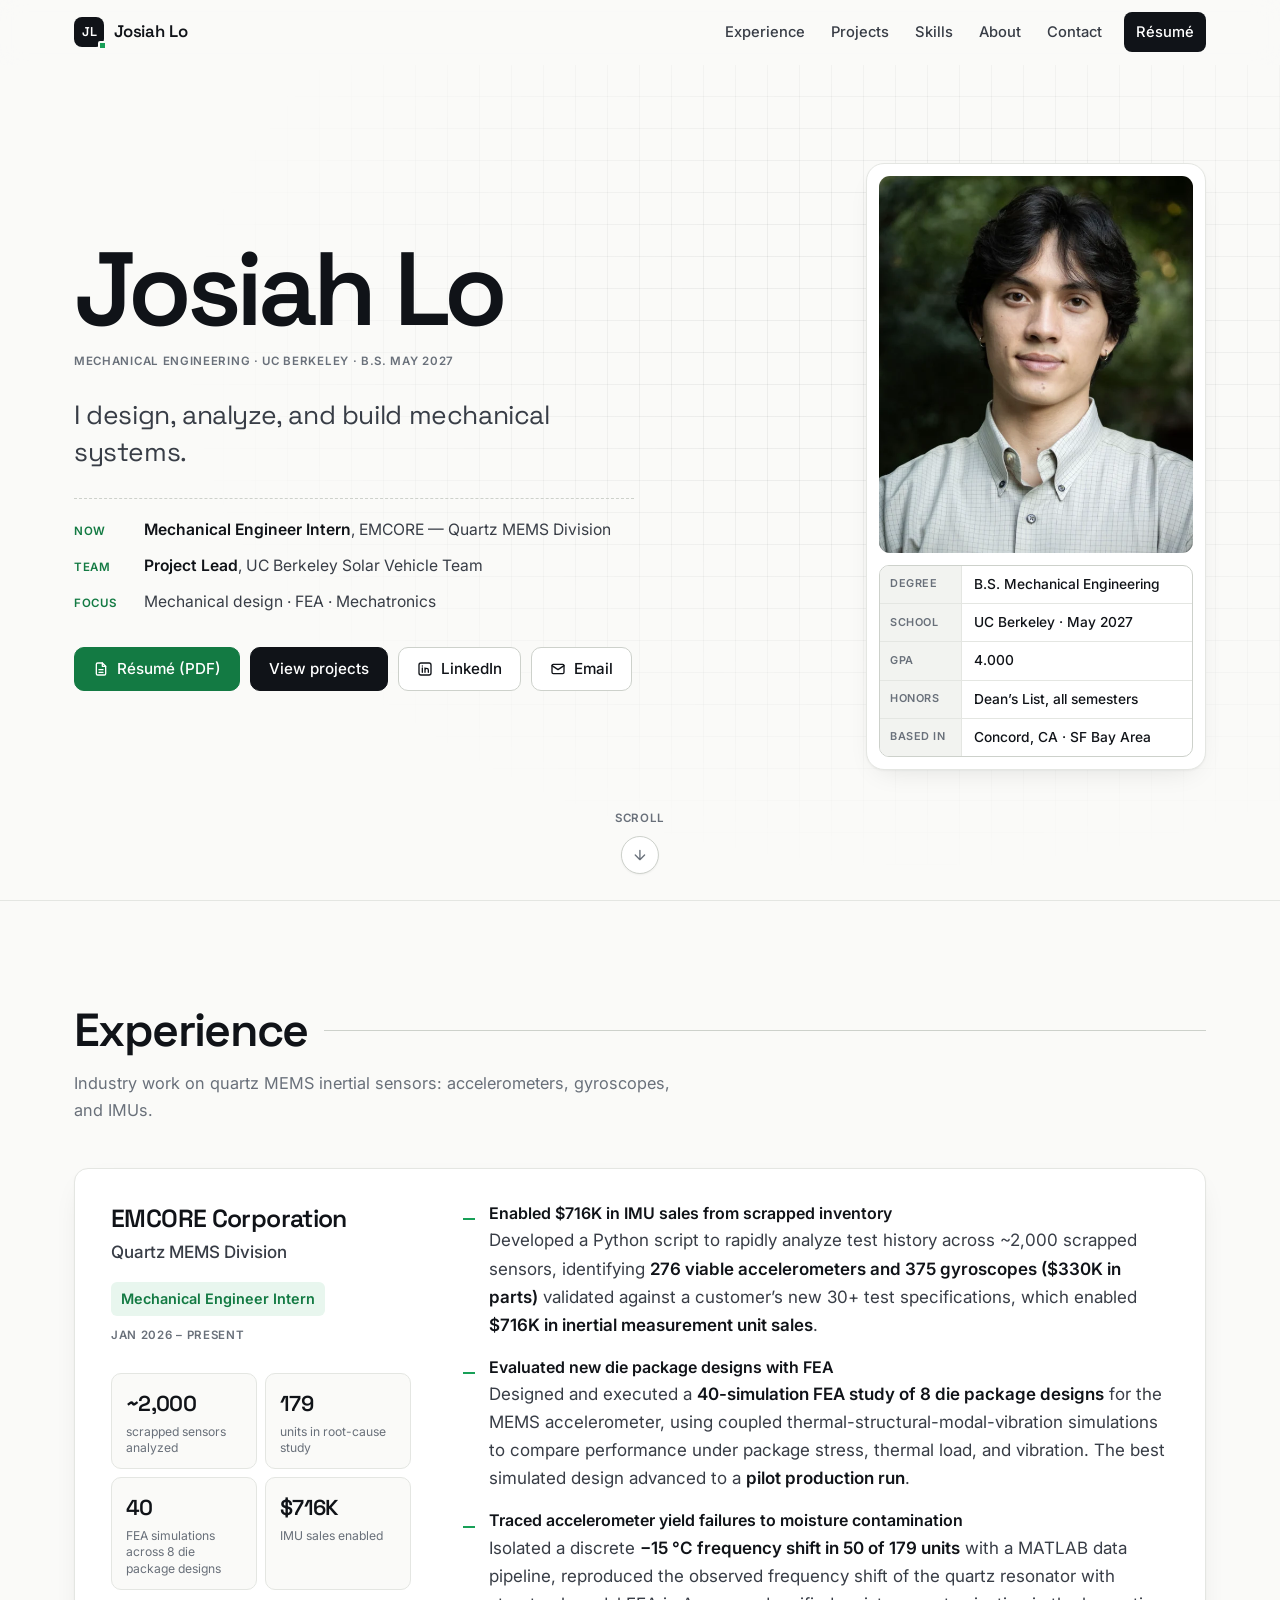
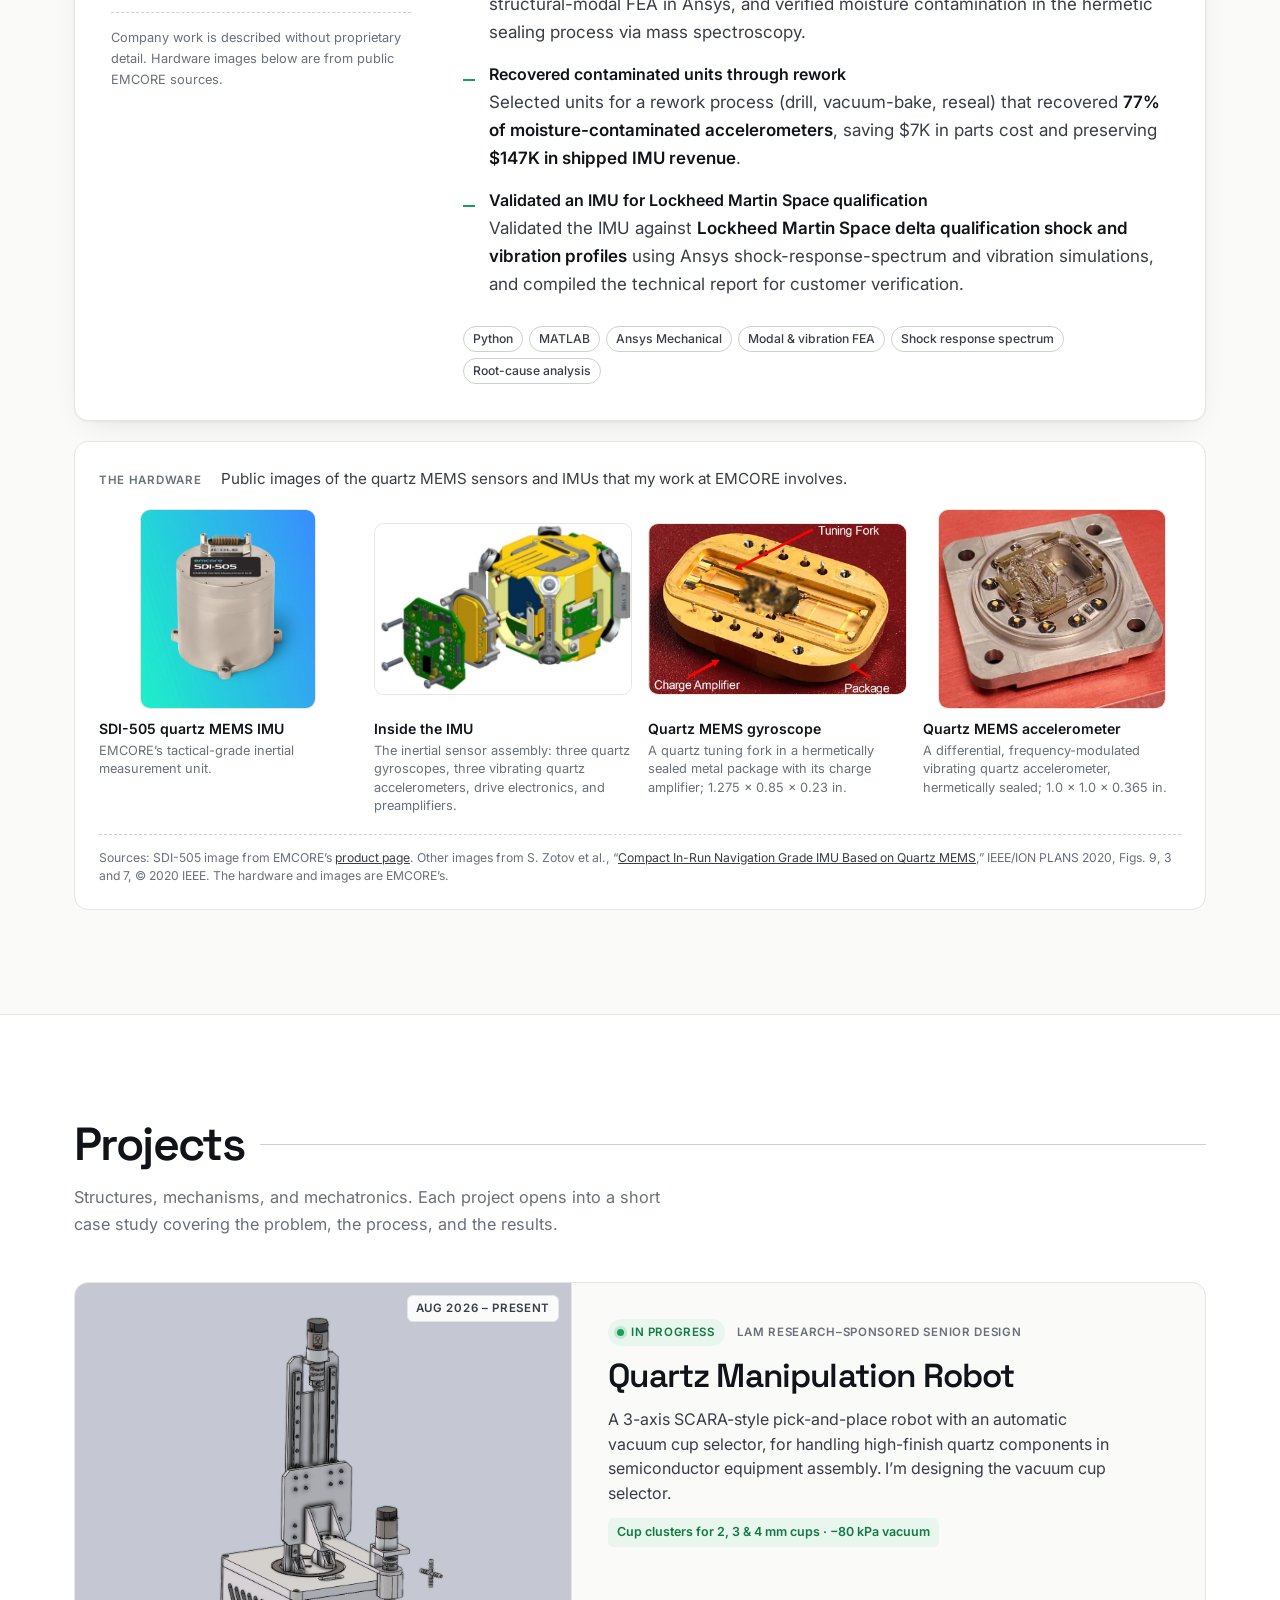
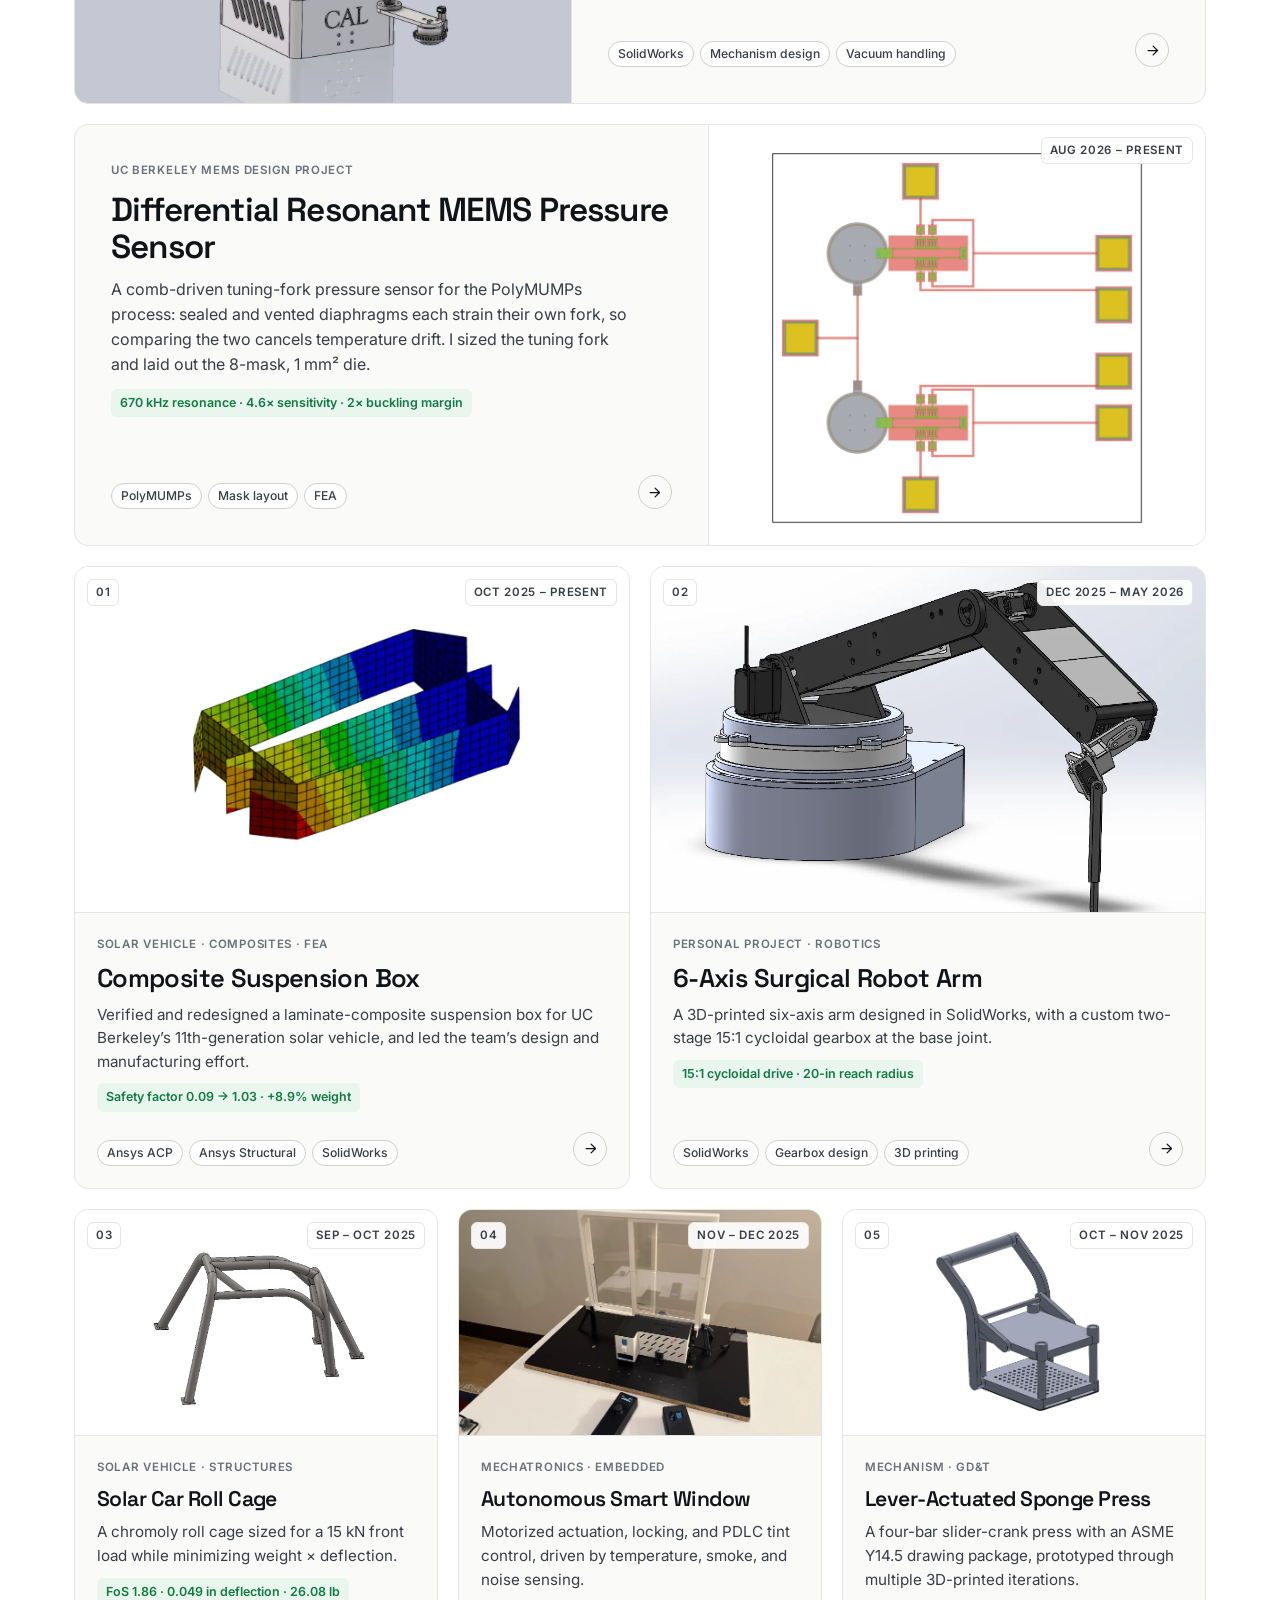
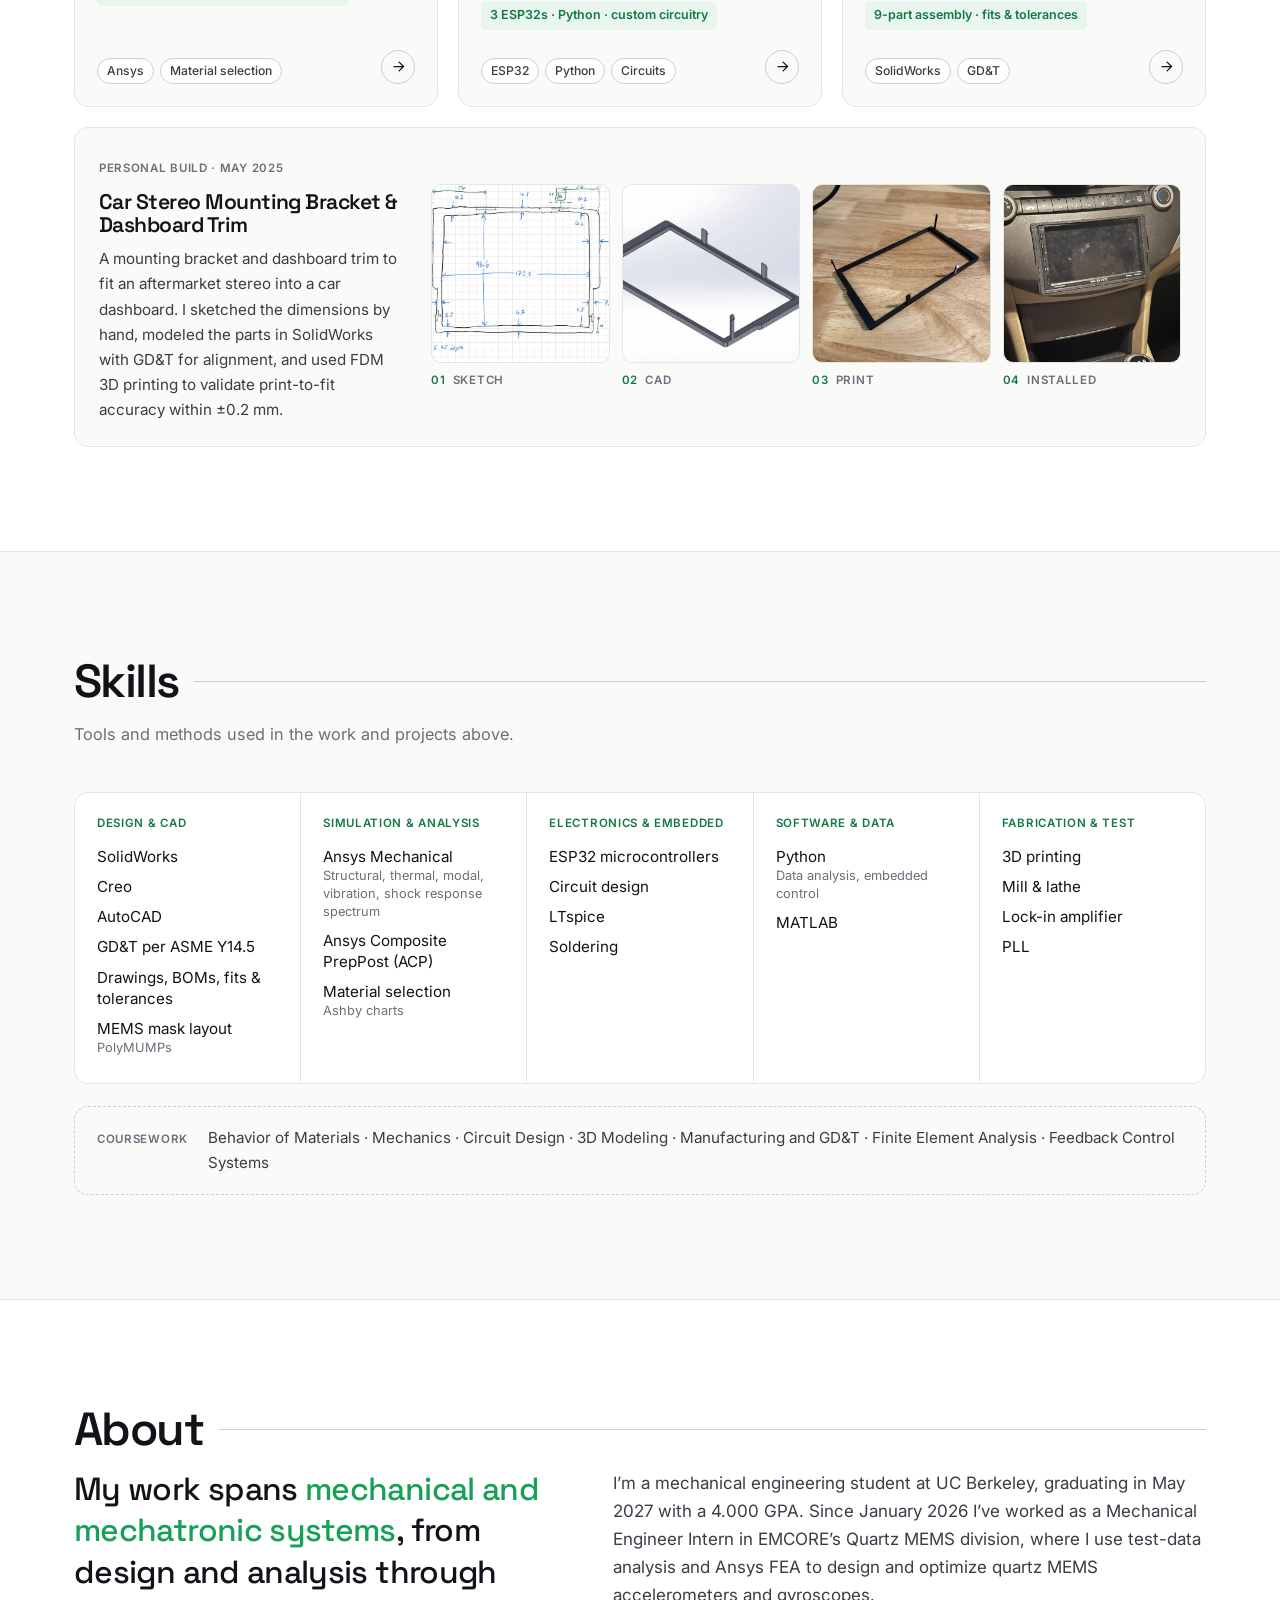
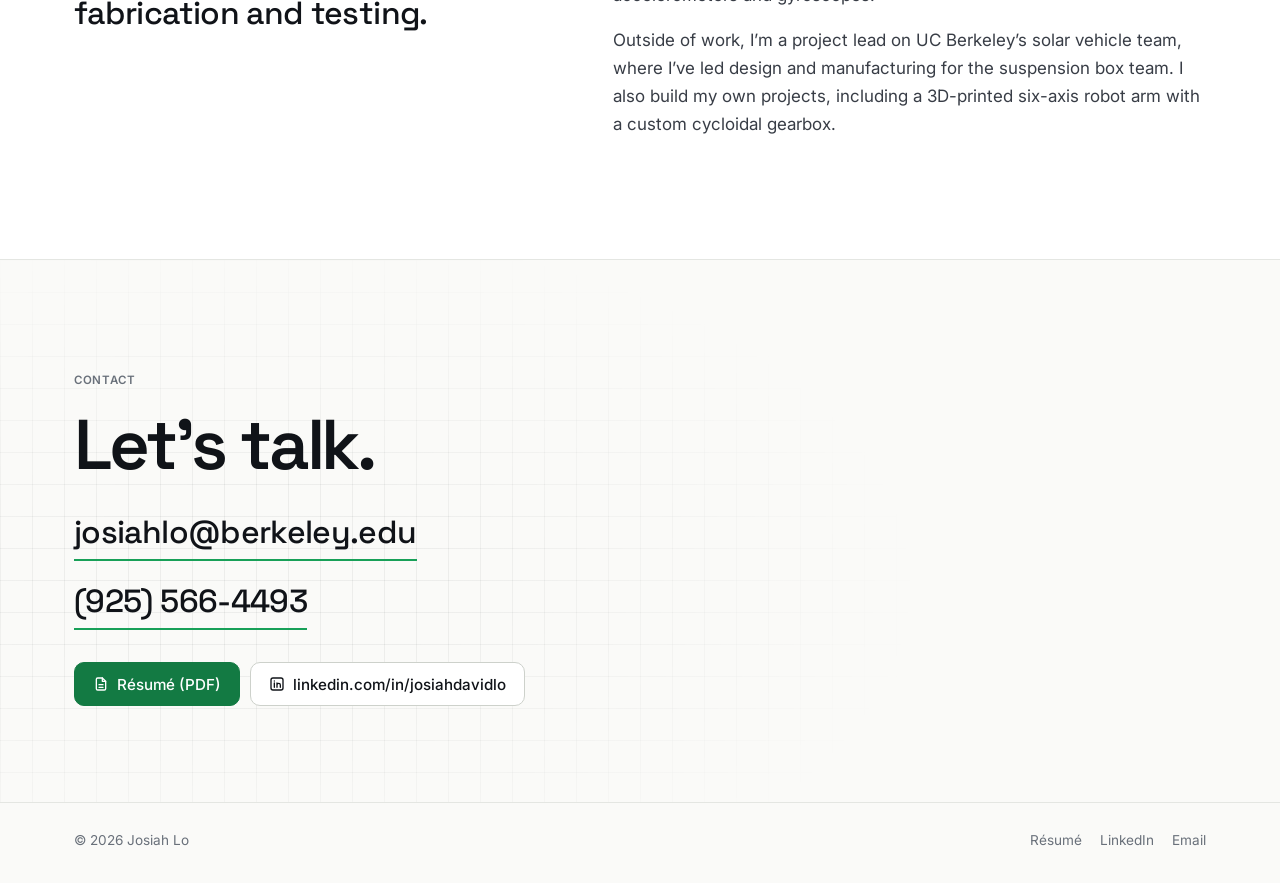
==== index.html @ 139d6095 "Add MEMS pressure sensor project and master-resume details New case-study page and featured card for" ====
<!doctype html>
<html lang="en">
<head>
  <meta charset="utf-8">
  <meta name="viewport" content="width=device-width, initial-scale=1">
  <title>Josiah Lo — Mechanical Engineering Portfolio</title>
  <meta name="description" content="Josiah Lo — mechanical engineering student at UC Berkeley (May 2027). Mechanical design, FEA, and mechatronics projects, plus MEMS industry experience at EMCORE.">
  <link rel="canonical" href="https://josiahdlo.github.io/">
  <meta property="og:type" content="website">
  <meta property="og:title" content="Josiah Lo — Mechanical Engineering Portfolio">
  <meta property="og:description" content="Mechanical design, FEA, and mechatronics projects from a UC Berkeley mechanical engineering student, plus MEMS industry experience.">
  <meta property="og:url" content="https://josiahdlo.github.io/">
  <meta property="og:image" content="https://josiahdlo.github.io/assets/img/og-v2.jpg">
  <meta name="twitter:card" content="summary_large_image">
  <link rel="icon" href="favicon.svg" type="image/svg+xml">
  <link rel="preconnect" href="https://fonts.googleapis.com">
  <link rel="preconnect" href="https://fonts.gstatic.com" crossorigin>
  <link href="https://fonts.googleapis.com/css2?family=Inter:wght@400;500;600&family=Space+Grotesk:wght@400;500;600&display=swap" rel="stylesheet">
  <link rel="stylesheet" href="assets/css/style.css">
  <script>document.documentElement.classList.add("js");</script>
  <script type="application/ld+json">
  {
    "@context": "https://schema.org",
    "@type": "Person",
    "name": "Josiah Lo",
    "url": "https://josiahdlo.github.io/",
    "email": "mailto:josiahlo@berkeley.edu",
    "sameAs": ["https://www.linkedin.com/in/josiahdavidlo"],
    "alumniOf": { "@type": "CollegeOrUniversity", "name": "University of California, Berkeley" },
    "knowsAbout": ["Mechanical design", "Finite element analysis", "SolidWorks", "Ansys", "Mechatronics", "MEMS"]
  }
  </script>
</head>
<body>
  <a class="skip-link" href="#main">Skip to content</a>

  <header class="nav">
    <div class="wrap nav__inner">
      <a class="brand" href="#top" aria-label="Josiah Lo — home">
        <span class="brand__mark" aria-hidden="true">JL</span>
        Josiah Lo
      </a>
      <button class="nav__toggle" type="button" aria-expanded="false" aria-controls="nav-links">
        <span class="nav__toggle-bars" aria-hidden="true"></span> Menu
      </button>
      <ul class="nav__links" id="nav-links">
        <li><a href="#experience">Experience</a></li>
        <li><a href="#projects">Projects</a></li>
        <li><a href="#skills">Skills</a></li>
        <li><a href="#about">About</a></li>
        <li><a href="#contact">Contact</a></li>
        <li><a class="nav__resume" href="assets/Josiah_Lo_Resume.pdf" target="_blank" rel="noopener">Résumé</a></li>
      </ul>
    </div>
  </header>

  <main id="main">
    <!-- ============ HERO ============ -->
    <section class="hero" id="top">
      <div class="wrap hero__grid">
        <div class="hero__text">
          <h1 class="hero__name">Josiah Lo</h1>
          <p class="hero__role label">Mechanical Engineering · UC Berkeley · B.S. May 2027</p>
          <p class="hero__lead">I design, analyze, and build mechanical systems.</p>
          <ul class="hero__now">
            <li><span class="label">Now</span><span><strong>Mechanical Engineer Intern</strong>, EMCORE — Quartz MEMS Division</span></li>
            <li><span class="label">Team</span><span><strong>Project Lead</strong>, UC Berkeley Solar Vehicle Team</span></li>
            <li><span class="label">Focus</span><span>Mechanical design · FEA · Mechatronics</span></li>
          </ul>
          <div class="hero__cta">
            <a class="btn btn--accent" href="assets/Josiah_Lo_Resume.pdf" target="_blank" rel="noopener">
              <svg viewBox="0 0 24 24" fill="none" stroke="currentColor" stroke-width="2" stroke-linecap="round" stroke-linejoin="round" aria-hidden="true"><path d="M14 3H7a2 2 0 0 0-2 2v14a2 2 0 0 0 2 2h10a2 2 0 0 0 2-2V8z"/><path d="M14 3v5h5M9 13h6M9 17h6"/></svg>
              Résumé (PDF)
            </a>
            <a class="btn btn--primary" href="#projects">View projects</a>
            <a class="btn" href="https://www.linkedin.com/in/josiahdavidlo" target="_blank" rel="noopener">
              <svg viewBox="0 0 24 24" fill="none" stroke="currentColor" stroke-width="2" stroke-linecap="round" stroke-linejoin="round" aria-hidden="true"><rect x="3" y="3" width="18" height="18" rx="3"/><path d="M8 10.5V17M8 7.5v.01M12 17v-6.5M12 13.5a2.5 2.5 0 0 1 5 0V17"/></svg>
              LinkedIn
            </a>
            <a class="btn" href="mailto:josiahlo@berkeley.edu">
              <svg viewBox="0 0 24 24" fill="none" stroke="currentColor" stroke-width="2" stroke-linecap="round" stroke-linejoin="round" aria-hidden="true"><rect x="3" y="5" width="18" height="14" rx="2"/><path d="m3 7 9 6 9-6"/></svg>
              Email
            </a>
          </div>
        </div>

        <aside class="idcard" aria-label="Quick facts">
          <figure class="idcard__photo">
            <img src="assets/img/josiah-lo-portrait.webp" width="590" height="708" alt="Portrait of Josiah Lo">
          </figure>
          <dl class="titleblock">
            <div><dt>Degree</dt><dd>B.S. Mechanical Engineering</dd></div>
            <div><dt>School</dt><dd>UC Berkeley · May 2027</dd></div>
            <div><dt>GPA</dt><dd>4.000</dd></div>
            <div><dt>Honors</dt><dd>Dean’s List, all semesters</dd></div>
            <div><dt>Based in</dt><dd>Concord, CA · SF Bay Area</dd></div>
          </dl>
        </aside>
      </div>
      <a class="scroll-cue" href="#experience" aria-label="Scroll down to Experience">
        <span class="label">Scroll</span>
        <span class="scroll-cue__icon" aria-hidden="true"><svg viewBox="0 0 24 24" fill="none" stroke="currentColor" stroke-width="2" stroke-linecap="round" stroke-linejoin="round"><path d="M12 5v14M5 12l7 7 7-7"/></svg></span>
      </a>
    </section>

    <!-- ============ EXPERIENCE ============ -->
    <section class="section" id="experience">
      <div class="wrap">
        <div class="section__head">
          <h2 class="section__title">Experience</h2>
          <span class="section__rule" aria-hidden="true"></span>
        </div>
        <p class="section__intro">Industry work on quartz MEMS inertial sensors: accelerometers, gyroscopes, and IMUs.</p>

        <article class="job reveal">
          <div class="job__meta">
            <h3 class="job__company">EMCORE Corporation</h3>
            <p class="job__division">Quartz MEMS Division</p>
            <span class="job__role">Mechanical Engineer Intern</span>
            <p class="job__dates label">Jan 2026 – Present</p>
            <div class="kpis">
              <div class="kpi"><b>~2,000</b><span>scrapped sensors analyzed</span></div>
              <div class="kpi"><b>179</b><span>units in root-cause study</span></div>
              <div class="kpi"><b>40</b><span>FEA simulations across 8 die package designs</span></div>
              <div class="kpi"><b>$716K</b><span>IMU sales enabled</span></div>
            </div>
            <p class="job__note">Company work is described without proprietary detail. Hardware images below are from public EMCORE sources.</p>
          </div>
          <div class="job__body">
            <ul class="ticks">
              <li>
                <h4>Enabled $716K in IMU sales from scrapped inventory</h4>
                Developed a Python script to rapidly analyze test history across ~2,000 scrapped sensors, identifying <strong>276 viable accelerometers and 375 gyroscopes ($330K in parts)</strong> validated against a customer’s new 30+ test specifications, which enabled <strong>$716K in inertial measurement unit sales</strong>.
              </li>
              <li>
                <h4>Evaluated new die package designs with FEA</h4>
                Designed and executed a <strong>40-simulation FEA study of 8 die package designs</strong> for the MEMS accelerometer, using coupled thermal-structural-modal-vibration simulations to compare performance under package stress, thermal load, and vibration. The best simulated design advanced to a <strong>pilot production run</strong>.
              </li>
              <li>
                <h4>Traced accelerometer yield failures to moisture contamination</h4>
                Isolated a discrete <strong>−15 °C frequency shift in 50 of 179 units</strong> with a MATLAB data pipeline, reproduced the observed frequency shift of the quartz resonator with structural-modal FEA in Ansys, and verified moisture contamination in the hermetic sealing process via mass spectroscopy.
              </li>
              <li>
                <h4>Recovered contaminated units through rework</h4>
                Selected units for a rework process (drill, vacuum-bake, reseal) that recovered <strong>77% of moisture-contaminated accelerometers</strong>, saving $7K in parts cost and preserving <strong>$147K in shipped IMU revenue</strong>.
              </li>
              <li>
                <h4>Validated an IMU for Lockheed Martin Space qualification</h4>
                Validated the IMU against <strong>Lockheed Martin Space delta qualification shock and vibration profiles</strong> using Ansys shock-response-spectrum and vibration simulations, and compiled the technical report for customer verification.
              </li>
            </ul>
            <ul class="tags" aria-label="Tools used">
              <li>Python</li><li>MATLAB</li><li>Ansys Mechanical</li><li>Modal &amp; vibration FEA</li><li>Shock response spectrum</li><li>Root-cause analysis</li>
            </ul>
          </div>
        </article>

        <div class="hw reveal">
          <div class="hw__head">
            <span class="label">The hardware</span>
            <p>Public images of the quartz MEMS sensors and IMUs that my work at EMCORE involves.</p>
          </div>
          <div class="hw__grid">
            <figure>
              <a href="assets/img/emcore/sdi-505.webp" data-zoom><img src="assets/img/emcore/sdi-505.webp" width="881" height="1000" alt="EMCORE SDI-505 quartz MEMS inertial measurement unit" loading="lazy"></a>
              <figcaption><b>SDI-505 quartz MEMS IMU</b> EMCORE’s tactical-grade inertial measurement unit.</figcaption>
            </figure>
            <figure>
              <a href="assets/img/emcore/imu-internals.webp" data-zoom><img src="assets/img/emcore/imu-internals.webp" width="1087" height="722" alt="Exploded CAD view of the IMU's inertial sensor assembly" loading="lazy"></a>
              <figcaption><b>Inside the IMU</b> The inertial sensor assembly: three quartz gyroscopes, three vibrating quartz accelerometers, drive electronics, and preamplifiers.</figcaption>
            </figure>
            <figure>
              <a href="assets/img/emcore/gyro-opened.webp" data-zoom><img src="assets/img/emcore/gyro-opened.webp" width="817" height="542" alt="Opened quartz MEMS gyroscope package showing the tuning fork and charge amplifier" loading="lazy"></a>
              <figcaption><b>Quartz MEMS gyroscope</b> A quartz tuning fork in a hermetically sealed metal package with its charge amplifier; 1.275 × 0.85 × 0.23 in.</figcaption>
            </figure>
            <figure>
              <a href="assets/img/emcore/accel-opened.webp" data-zoom><img src="assets/img/emcore/accel-opened.webp" width="950" height="834" alt="Opened vibrating quartz accelerometer in its metal enclosure" loading="lazy"></a>
              <figcaption><b>Quartz MEMS accelerometer</b> A differential, frequency-modulated vibrating quartz accelerometer, hermetically sealed; 1.0 × 1.0 × 0.365 in.</figcaption>
            </figure>
          </div>
          <p class="hw__src">Sources: SDI-505 image from EMCORE’s <a href="https://www.emcore.com/product/sdi-505-tactical-grade-inertial-measurement-unit-imu-non-itar/" target="_blank" rel="noopener">product page</a>. Other images from S. Zotov et al., “<a href="https://ieeexplore.ieee.org/document/9109851" target="_blank" rel="noopener">Compact In-Run Navigation Grade IMU Based on Quartz MEMS</a>,” IEEE/ION PLANS 2020, Figs. 9, 3 and 7, © 2020 IEEE. The hardware and images are EMCORE’s.</p>
        </div>
      </div>
    </section>

    <!-- ============ PROJECTS ============ -->
    <section class="section section--alt" id="projects">
      <div class="wrap">
        <div class="section__head">
          <h2 class="section__title">Projects</h2>
          <span class="section__rule" aria-hidden="true"></span>
        </div>
        <p class="section__intro">Structures, mechanisms, and mechatronics. Each project opens into a short case study covering the problem, the process, and the results.</p>

        <div class="projects">
          <a class="card card--wide reveal" href="projects/quartz-robot.html">
            <div class="card__media card__media--render">
              <img src="assets/img/lamq/robot-render.webp" width="994" height="1126" alt="SolidWorks render of the quartz manipulation robot" loading="lazy">
              <span class="card__date label">Aug 2026 – Present</span>
            </div>
            <div class="card__body">
              <div class="card__meta"><span class="pill">In progress</span><span class="label">Lam Research–sponsored senior design</span></div>
              <h3 class="card__title">Quartz Manipulation Robot</h3>
              <p class="card__text">A 3-axis SCARA-style pick-and-place robot with an automatic vacuum cup selector, for handling high-finish quartz components in semiconductor equipment assembly. I’m designing the vacuum cup selector.</p>
              <span class="card__metric">Cup clusters for 2, 3 &amp; 4 mm cups · −80 kPa vacuum</span>
              <div class="card__foot">
                <ul class="tags"><li>SolidWorks</li><li>Mechanism design</li><li>Vacuum handling</li></ul>
                <span class="card__go" aria-hidden="true"><svg viewBox="0 0 24 24" fill="none" stroke="currentColor" stroke-width="2" stroke-linecap="round" stroke-linejoin="round"><path d="M5 12h14M13 5l7 7-7 7"/></svg></span>
              </div>
            </div>
          </a>

          <a class="card card--wide card--flip reveal" href="projects/mems-pressure-sensor.html">
            <div class="card__media card__media--diagram">
              <img src="assets/img/mems/layout.webp" width="1516" height="1516" alt="PolyMUMPs mask layout of the MEMS pressure sensor die" loading="lazy">
              <span class="card__date label">Aug 2026 – Present</span>
            </div>
            <div class="card__body">
              <div class="card__meta"><span class="label">UC Berkeley MEMS design project</span></div>
              <h3 class="card__title">Differential Resonant MEMS Pressure Sensor</h3>
              <p class="card__text">A comb-driven tuning-fork pressure sensor for the PolyMUMPs process: sealed and vented diaphragms each strain their own fork, so comparing the two cancels temperature drift. I sized the tuning fork and laid out the 8-mask, 1 mm² die.</p>
              <span class="card__metric">670 kHz resonance · 4.6× sensitivity · 2× buckling margin</span>
              <div class="card__foot">
                <ul class="tags"><li>PolyMUMPs</li><li>Mask layout</li><li>FEA</li></ul>
                <span class="card__go" aria-hidden="true"><svg viewBox="0 0 24 24" fill="none" stroke="currentColor" stroke-width="2" stroke-linecap="round" stroke-linejoin="round"><path d="M5 12h14M13 5l7 7-7 7"/></svg></span>
              </div>
            </div>
          </a>

          <a class="card card--lg reveal" href="projects/suspension-box.html">
            <div class="card__media">
              <img src="assets/img/susbox/fea-hero.webp" width="1248" height="833" alt="Ansys composite FEA results on the suspension box mesh" loading="lazy">
              <span class="card__index label">01</span>
              <span class="card__date label">Oct 2025 – Present</span>
            </div>
            <div class="card__body">
              <div class="card__meta"><span class="label">Solar Vehicle · Composites · FEA</span></div>
              <h3 class="card__title">Composite Suspension Box</h3>
              <p class="card__text">Verified and redesigned a laminate-composite suspension box for UC Berkeley’s 11th-generation solar vehicle, and led the team’s design and manufacturing effort.</p>
              <span class="card__metric">Safety factor 0.09 → 1.03 · +8.9% weight</span>
              <div class="card__foot">
                <ul class="tags"><li>Ansys ACP</li><li>Ansys Structural</li><li>SolidWorks</li></ul>
                <span class="card__go" aria-hidden="true"><svg viewBox="0 0 24 24" fill="none" stroke="currentColor" stroke-width="2" stroke-linecap="round" stroke-linejoin="round"><path d="M5 12h14M13 5l7 7-7 7"/></svg></span>
              </div>
            </div>
          </a>

          <a class="card card--lg reveal" href="projects/surgical-robot.html">
            <div class="card__media">
              <img src="assets/img/robot/arm-hero.webp" width="983" height="751" alt="SolidWorks render of the six-axis robot arm on its gearbox base" loading="lazy">
              <span class="card__index label">02</span>
              <span class="card__date label">Dec 2025 – May 2026</span>
            </div>
            <div class="card__body">
              <div class="card__meta"><span class="label">Personal project · Robotics</span></div>
              <h3 class="card__title">6-Axis Surgical Robot Arm</h3>
              <p class="card__text">A 3D-printed six-axis arm designed in SolidWorks, with a custom two-stage 15:1 cycloidal gearbox at the base joint.</p>
              <span class="card__metric">15:1 cycloidal drive · 20-in reach radius</span>
              <div class="card__foot">
                <ul class="tags"><li>SolidWorks</li><li>Gearbox design</li><li>3D printing</li></ul>
                <span class="card__go" aria-hidden="true"><svg viewBox="0 0 24 24" fill="none" stroke="currentColor" stroke-width="2" stroke-linecap="round" stroke-linejoin="round"><path d="M5 12h14M13 5l7 7-7 7"/></svg></span>
              </div>
            </div>
          </a>

          <a class="card reveal" href="projects/roll-cage.html">
            <div class="card__media card__media--contain">
              <img src="assets/img/rollcage/cad.webp" width="884" height="655" alt="SolidWorks model of the chromoly roll cage" loading="lazy">
              <span class="card__index label">03</span>
              <span class="card__date label">Sep – Oct 2025</span>
            </div>
            <div class="card__body">
              <div class="card__meta"><span class="label">Solar Vehicle · Structures</span></div>
              <h3 class="card__title">Solar Car Roll Cage</h3>
              <p class="card__text">A chromoly roll cage sized for a 15 kN front load while minimizing weight × deflection.</p>
              <span class="card__metric">FoS 1.86 · 0.049 in deflection · 26.08 lb</span>
              <div class="card__foot">
                <ul class="tags"><li>Ansys</li><li>Material selection</li></ul>
                <span class="card__go" aria-hidden="true"><svg viewBox="0 0 24 24" fill="none" stroke="currentColor" stroke-width="2" stroke-linecap="round" stroke-linejoin="round"><path d="M5 12h14M13 5l7 7-7 7"/></svg></span>
              </div>
            </div>
          </a>

          <a class="card reveal" href="projects/smart-window.html">
            <div class="card__media">
              <img src="assets/img/window/hero.webp" width="1600" height="1200" alt="Smart window prototype on its base with printed electronics enclosures" loading="lazy">
              <span class="card__index label">04</span>
              <span class="card__date label">Nov – Dec 2025</span>
            </div>
            <div class="card__body">
              <div class="card__meta"><span class="label">Mechatronics · Embedded</span></div>
              <h3 class="card__title">Autonomous Smart Window</h3>
              <p class="card__text">Motorized actuation, locking, and PDLC tint control, driven by temperature, smoke, and noise sensing.</p>
              <span class="card__metric">3 ESP32s · Python · custom circuitry</span>
              <div class="card__foot">
                <ul class="tags"><li>ESP32</li><li>Python</li><li>Circuits</li></ul>
                <span class="card__go" aria-hidden="true"><svg viewBox="0 0 24 24" fill="none" stroke="currentColor" stroke-width="2" stroke-linecap="round" stroke-linejoin="round"><path d="M5 12h14M13 5l7 7-7 7"/></svg></span>
              </div>
            </div>
          </a>

          <a class="card reveal" href="projects/sponge-press.html">
            <div class="card__media card__media--contain">
              <img src="assets/img/press/render-iso.webp" width="902" height="849" alt="SolidWorks render of the lever-actuated sponge press" loading="lazy">
              <span class="card__index label">05</span>
              <span class="card__date label">Oct – Nov 2025</span>
            </div>
            <div class="card__body">
              <div class="card__meta"><span class="label">Mechanism · GD&amp;T</span></div>
              <h3 class="card__title">Lever-Actuated Sponge Press</h3>
              <p class="card__text">A four-bar slider-crank press with an ASME Y14.5 drawing package, prototyped through multiple 3D-printed iterations.</p>
              <span class="card__metric">9-part assembly · fits &amp; tolerances</span>
              <div class="card__foot">
                <ul class="tags"><li>SolidWorks</li><li>GD&amp;T</li></ul>
                <span class="card__go" aria-hidden="true"><svg viewBox="0 0 24 24" fill="none" stroke="currentColor" stroke-width="2" stroke-linecap="round" stroke-linejoin="round"><path d="M5 12h14M13 5l7 7-7 7"/></svg></span>
              </div>
            </div>
          </a>
        </div>

        <div class="build reveal">
          <div>
            <span class="label">Personal build · May 2025</span>
            <h3 class="build__title">Car Stereo Mounting Bracket &amp; Dashboard Trim</h3>
            <p class="build__text">A mounting bracket and dashboard trim to fit an aftermarket stereo into a car dashboard. I sketched the dimensions by hand, modeled the parts in SolidWorks with GD&amp;T for alignment, and used FDM 3D printing to validate print-to-fit accuracy within ±0.2 mm.</p>
          </div>
          <ol class="build__steps">
            <li><figure><a href="assets/img/stereo/sketch.webp" data-zoom><img src="assets/img/stereo/sketch.webp" width="1600" height="1033" alt="Hand sketch of the bracket with its dimensions" loading="lazy"></a><figcaption class="label"><span>Sketch</span></figcaption></figure></li>
            <li><figure><a href="assets/img/stereo/cad.webp" data-zoom><img src="assets/img/stereo/cad.webp" width="1180" height="793" alt="SolidWorks model of the stereo mounting bracket" loading="lazy"></a><figcaption class="label"><span>CAD</span></figcaption></figure></li>
            <li><figure><a href="assets/img/stereo/print.webp" data-zoom><img src="assets/img/stereo/print.webp" width="1200" height="1600" alt="3D-printed stereo mounting bracket" loading="lazy"></a><figcaption class="label"><span>Print</span></figcaption></figure></li>
            <li><figure><a href="assets/img/stereo/installed.webp" data-zoom><img src="assets/img/stereo/installed.webp" width="1600" height="1200" alt="Stereo and trim installed in the car dashboard" loading="lazy"></a><figcaption class="label"><span>Installed</span></figcaption></figure></li>
          </ol>
        </div>
      </div>
    </section>

    <!-- ============ SKILLS ============ -->
    <section class="section" id="skills">
      <div class="wrap">
        <div class="section__head">
          <h2 class="section__title">Skills</h2>
          <span class="section__rule" aria-hidden="true"></span>
        </div>
        <p class="section__intro">Tools and methods used in the work and projects above.</p>

        <div class="skills reveal">
          <div class="skill">
            <h3>Design &amp; CAD</h3>
            <ul>
              <li>SolidWorks</li>
              <li>Creo</li>
              <li>AutoCAD</li>
              <li>GD&amp;T per ASME Y14.5</li>
              <li>Drawings, BOMs, fits &amp; tolerances</li>
              <li>MEMS mask layout<span>PolyMUMPs</span></li>
            </ul>
          </div>
          <div class="skill">
            <h3>Simulation &amp; Analysis</h3>
            <ul>
              <li>Ansys Mechanical<span>Structural, thermal, modal, vibration, shock response spectrum</span></li>
              <li>Ansys Composite PrepPost (ACP)</li>
              <li>Material selection<span>Ashby charts</span></li>
            </ul>
          </div>
          <div class="skill">
            <h3>Electronics &amp; Embedded</h3>
            <ul>
              <li>ESP32 microcontrollers</li>
              <li>Circuit design</li>
              <li>LTspice</li>
              <li>Soldering</li>
            </ul>
          </div>
          <div class="skill">
            <h3>Software &amp; Data</h3>
            <ul>
              <li>Python<span>Data analysis, embedded control</span></li>
              <li>MATLAB</li>
            </ul>
          </div>
          <div class="skill">
            <h3>Fabrication &amp; Test</h3>
            <ul>
              <li>3D printing</li>
              <li>Mill &amp; lathe</li>
              <li>Lock-in amplifier</li>
              <li>PLL</li>
            </ul>
          </div>
        </div>

        <div class="coursework reveal">
          <span class="label">Coursework</span>
          <p>Behavior of Materials · Mechanics · Circuit Design · 3D Modeling · Manufacturing and GD&amp;T · Finite Element Analysis · Feedback Control Systems</p>
        </div>
      </div>
    </section>

    <!-- ============ ABOUT ============ -->
    <section class="section section--alt" id="about">
      <div class="wrap">
        <div class="section__head">
          <h2 class="section__title">About</h2>
          <span class="section__rule" aria-hidden="true"></span>
        </div>

        <div class="about reveal">
          <p class="about__lead">My work spans <span>mechanical and mechatronic systems</span>, from design and analysis through fabrication and testing.</p>
          <div class="about__body">
            <p>I’m a mechanical engineering student at UC Berkeley, graduating in May 2027 with a 4.000 GPA. Since January 2026 I’ve worked as a Mechanical Engineer Intern in EMCORE’s Quartz MEMS division, where I use test-data analysis and Ansys FEA to design and optimize quartz MEMS accelerometers and gyroscopes.</p>
            <p>Outside of work, I’m a project lead on UC Berkeley’s solar vehicle team, where I’ve led design and manufacturing for the suspension box team. I also build my own projects, including a 3D-printed six-axis robot arm with a custom cycloidal gearbox.</p>
          </div>
        </div>
      </div>
    </section>

    <!-- ============ CONTACT ============ -->
    <section class="contact" id="contact">
      <div class="wrap">
        <span class="label">Contact</span>
        <h2 class="contact__title">Let’s talk.</h2>
        <div class="contact__methods">
          <a class="contact__email" href="mailto:josiahlo@berkeley.edu">josiahlo@berkeley.edu</a>
          <a class="contact__email" href="tel:+19255664493">(925) 566-4493</a>
        </div>
        <div class="contact__links">
          <a class="btn btn--accent" href="assets/Josiah_Lo_Resume.pdf" target="_blank" rel="noopener">
            <svg viewBox="0 0 24 24" fill="none" stroke="currentColor" stroke-width="2" stroke-linecap="round" stroke-linejoin="round" aria-hidden="true"><path d="M14 3H7a2 2 0 0 0-2 2v14a2 2 0 0 0 2 2h10a2 2 0 0 0 2-2V8z"/><path d="M14 3v5h5M9 13h6M9 17h6"/></svg>
            Résumé (PDF)
          </a>
          <a class="btn" href="https://www.linkedin.com/in/josiahdavidlo" target="_blank" rel="noopener">
            <svg viewBox="0 0 24 24" fill="none" stroke="currentColor" stroke-width="2" stroke-linecap="round" stroke-linejoin="round" aria-hidden="true"><rect x="3" y="3" width="18" height="18" rx="3"/><path d="M8 10.5V17M8 7.5v.01M12 17v-6.5M12 13.5a2.5 2.5 0 0 1 5 0V17"/></svg>
            linkedin.com/in/josiahdavidlo
          </a>
        </div>
      </div>
    </section>
  </main>

  <footer class="footer">
    <div class="wrap footer__inner">
      <span>© <span data-year>2026</span> Josiah Lo</span>
      <nav aria-label="Footer">
        <a href="assets/Josiah_Lo_Resume.pdf" target="_blank" rel="noopener">Résumé</a>
        <a href="https://www.linkedin.com/in/josiahdavidlo" target="_blank" rel="noopener">LinkedIn</a>
        <a href="mailto:josiahlo@berkeley.edu">Email</a>
      </nav>
    </div>
  </footer>

  <script src="assets/js/main.js" defer></script>
</body>
</html>
---- assets/css/style.css ----
/* ==========================================================================
   Josiah Lo — portfolio
   Light "drawing sheet" theme: paper white, ink black, one green accent.
   ========================================================================== */

:root {
  color-scheme: light;

  --bg: #fafaf8;
  --surface: #ffffff;
  --surface-2: #f2f3f0;
  --ink: #101318;
  --ink-2: #383d46;
  --muted: #69707a;
  --line: #e4e6e2;
  --line-2: #cdd1cb;
  --grid: rgba(16, 19, 24, 0.055);

  --accent: #18a058;        /* graphics, large type */
  --accent-ink: #137a43;    /* small text and filled buttons (white text passes contrast) */
  --accent-soft: #e8f6ee;

  --font-display: "Space Grotesk", system-ui, -apple-system, "Segoe UI", sans-serif;
  --font-body: "Inter", system-ui, -apple-system, "Segoe UI", Roboto, sans-serif;

  --radius: 14px;
  --shadow: 0 1px 2px rgba(16, 19, 24, 0.04), 0 10px 30px -14px rgba(16, 19, 24, 0.14);
  --wrap: 1180px;
  --nav-h: 64px;
}

/* ---------- Base ---------- */

*, *::before, *::after { box-sizing: border-box; }

html {
  -webkit-text-size-adjust: 100%;
  scroll-behavior: smooth;
  scroll-padding-top: calc(var(--nav-h) + 16px);
}

body {
  margin: 0;
  background: var(--bg);
  color: var(--ink);
  font: 400 17px/1.65 var(--font-body);
  -webkit-font-smoothing: antialiased;
  text-rendering: optimizeLegibility;
  overflow-x: hidden;
}

img { max-width: 100%; height: auto; display: block; }
a { color: inherit; }
::selection { background: var(--accent); color: #fff; }

h1, h2, h3, h4 {
  font-family: var(--font-display);
  font-weight: 600;
  line-height: 1.1;
  letter-spacing: -0.02em;
  margin: 0;
}

p { margin: 0 0 1em; }

:focus-visible {
  outline: 2px solid var(--accent);
  outline-offset: 3px;
  border-radius: 4px;
}

.wrap {
  max-width: var(--wrap);
  margin: 0 auto;
  padding: 0 24px;
}

.label {
  font-family: var(--font-body);
  font-size: 0.72rem;
  font-weight: 600;
  letter-spacing: 0.06em;
  text-transform: uppercase;
  color: var(--muted);
}

.skip-link {
  position: absolute;
  left: 16px;
  top: -60px;
  z-index: 100;
  background: var(--ink);
  color: #fff;
  padding: 10px 14px;
  border-radius: 8px;
  text-decoration: none;
}
.skip-link:focus { top: 12px; }

/* ---------- Navigation ---------- */

.nav {
  position: sticky;
  top: 0;
  z-index: 50;
  background: rgba(250, 250, 248, 0.86);
  -webkit-backdrop-filter: saturate(1.4) blur(12px);
  backdrop-filter: saturate(1.4) blur(12px);
  border-bottom: 1px solid transparent;
  transition: border-color 0.2s ease;
}
.nav.is-scrolled, .nav.is-open { border-bottom-color: var(--line); }

.nav__inner {
  display: flex;
  align-items: center;
  justify-content: space-between;
  gap: 16px;
  height: var(--nav-h);
}

.brand {
  display: inline-flex;
  align-items: center;
  gap: 10px;
  text-decoration: none;
  font-family: var(--font-display);
  font-weight: 600;
  font-size: 1.05rem;
  letter-spacing: -0.01em;
}
.brand__mark {
  display: grid;
  place-items: center;
  width: 30px;
  height: 30px;
  border-radius: 8px;
  background: var(--ink);
  color: #fff;
  font-family: var(--font-display);
  font-size: 0.8rem;
  font-weight: 600;
  letter-spacing: 0;
  position: relative;
}
.brand__mark::after {
  content: "";
  position: absolute;
  right: -3px;
  bottom: -3px;
  width: 9px;
  height: 9px;
  border-radius: 2px;
  background: var(--accent);
  border: 2px solid var(--bg);
}

.nav__links {
  display: flex;
  align-items: center;
  gap: 2px;
  list-style: none;
  margin: 0;
  padding: 0;
}
.nav__links a {
  display: block;
  padding: 8px 12px;
  border-radius: 8px;
  text-decoration: none;
  color: var(--ink-2);
  font-size: 0.92rem;
  font-weight: 500;
  transition: background 0.15s ease, color 0.15s ease;
}
.nav__links a:hover { background: var(--surface-2); color: var(--ink); }
.nav__links .nav__resume {
  margin-left: 8px;
  background: var(--ink);
  color: #fff;
}
.nav__links .nav__resume:hover { background: #2b3038; color: #fff; }

.nav__toggle {
  display: none;
  align-items: center;
  gap: 8px;
  height: 38px;
  padding: 0 12px;
  border: 1px solid var(--line-2);
  border-radius: 8px;
  background: var(--surface);
  color: var(--ink);
  font: 500 0.88rem var(--font-body);
  cursor: pointer;
}
.nav__toggle-bars, .nav__toggle-bars::before {
  display: block;
  width: 14px;
  height: 2px;
  background: currentColor;
  border-radius: 2px;
  position: relative;
}
.nav__toggle-bars::before { content: ""; position: absolute; top: 5px; }
.nav__toggle-bars { transform: translateY(-2.5px); }

@media (max-width: 780px) {
  .nav__toggle { display: inline-flex; }
  .nav__links {
    display: none;
    position: absolute;
    top: var(--nav-h);
    left: 0;
    right: 0;
    flex-direction: column;
    align-items: stretch;
    gap: 2px;
    padding: 8px 16px 18px;
    background: var(--bg);
    border-bottom: 1px solid var(--line);
    box-shadow: 0 18px 30px -24px rgba(16, 19, 24, 0.35);
  }
  .nav.is-open .nav__links { display: flex; }
  .nav__links a { padding: 12px; }
  .nav__links .nav__resume { margin: 6px 0 0; text-align: center; }
}

/* ---------- Buttons ---------- */

.btn {
  display: inline-flex;
  align-items: center;
  justify-content: center;
  gap: 8px;
  min-height: 44px;
  padding: 0 18px;
  border: 1px solid var(--line-2);
  border-radius: 10px;
  background: var(--surface);
  color: var(--ink);
  font-size: 0.95rem;
  font-weight: 500;
  text-decoration: none;
  white-space: nowrap;
  transition: transform 0.15s ease, border-color 0.15s ease, background 0.15s ease;
}
.btn:hover { border-color: var(--ink); transform: translateY(-1px); }
.btn svg { width: 16px; height: 16px; flex: none; }
.btn--primary { background: var(--ink); border-color: var(--ink); color: #fff; }
.btn--primary:hover { background: #2b3038; border-color: #2b3038; }
.btn--accent { background: var(--accent-ink); border-color: var(--accent-ink); color: #fff; }
.btn--accent:hover { background: #0f6236; border-color: #0f6236; }

/* ---------- Hero ---------- */

.hero {
  position: relative;
  padding: 72px 0 64px;
  overflow: hidden;
  border-bottom: 1px solid var(--line);
}
/* On desktop the hero fills one screen, with a scroll cue at the bottom */
@media (min-width: 921px) {
  .hero {
    display: flex;
    flex-direction: column;
    justify-content: center;
    min-height: calc(100vh - var(--nav-h));
    min-height: calc(100svh - var(--nav-h));
    padding-bottom: 104px;
  }
  .hero > .wrap { width: 100%; }
}
.scroll-cue {
  position: absolute;
  left: 50%;
  bottom: 26px;
  z-index: 1;
  display: flex;
  flex-direction: column;
  align-items: center;
  gap: 8px;
  transform: translateX(-50%);
  color: var(--muted);
  text-decoration: none;
  transition: opacity 0.3s ease, color 0.15s ease;
}
.scroll-cue:hover { color: var(--ink); }
.scroll-cue .label { color: inherit; }
.scroll-cue__icon {
  display: grid;
  place-items: center;
  width: 38px;
  height: 38px;
  border: 1px solid var(--line-2);
  border-radius: 50%;
  background: var(--surface);
  box-shadow: 0 1px 2px rgba(16, 19, 24, 0.05);
  animation: cue-bob 2.2s ease-in-out infinite;
}
.scroll-cue:hover .scroll-cue__icon { border-color: var(--accent); color: var(--accent-ink); }
.scroll-cue__icon svg { width: 16px; height: 16px; }
.scroll-cue.is-hidden { opacity: 0; pointer-events: none; }
@keyframes cue-bob {
  0%, 100% { transform: translateY(0); }
  50% { transform: translateY(5px); }
}
@media (max-width: 920px) {
  .scroll-cue { display: none; }
}
.hero::before {
  content: "";
  position: absolute;
  inset: 0;
  background-image:
    linear-gradient(var(--grid) 1px, transparent 1px),
    linear-gradient(90deg, var(--grid) 1px, transparent 1px);
  background-size: 32px 32px;
  background-position: -1px -1px;
  -webkit-mask-image: radial-gradient(ellipse 75% 80% at 72% 35%, #000 25%, transparent 78%);
  mask-image: radial-gradient(ellipse 75% 80% at 72% 35%, #000 25%, transparent 78%);
  pointer-events: none;
}

.hero__grid {
  position: relative;
  display: grid;
  grid-template-columns: minmax(0, 1.4fr) minmax(0, 1fr);
  gap: 64px;
  align-items: center;
}

.hero__name {
  margin: 0 0 14px;
  font-size: clamp(3.4rem, 8.6vw, 6.5rem);
  font-weight: 600;
  line-height: 0.92;
  letter-spacing: -0.05em;
}

.hero__role {
  margin-bottom: 26px;
  color: var(--muted);
}

.hero__lead {
  max-width: 30ch;
  margin-bottom: 28px;
  font-family: var(--font-display);
  font-size: clamp(1.3rem, 2.4vw, 1.65rem);
  font-weight: 400;
  line-height: 1.38;
  letter-spacing: -0.015em;
  color: var(--ink-2);
}

.hero__now {
  display: grid;
  gap: 10px;
  list-style: none;
  margin: 0 0 32px;
  padding: 18px 0 0;
  border-top: 1px dashed var(--line-2);
  max-width: 560px;
}
.hero__now li {
  display: grid;
  grid-template-columns: 58px 1fr;
  gap: 12px;
  align-items: baseline;
  font-size: 0.98rem;
  color: var(--ink-2);
}
.hero__now .label { color: var(--accent-ink); }
.hero__now strong { color: var(--ink); font-weight: 600; }

.hero__cta { display: flex; flex-wrap: wrap; gap: 10px; }

/* ID card with drawing-style title block */
.idcard {
  justify-self: end;
  width: 100%;
  max-width: 340px;
  padding: 12px;
  border: 1px solid var(--line);
  border-radius: 18px;
  background: var(--surface);
  box-shadow: var(--shadow);
}
.idcard__photo {
  position: relative;
  margin: 0;
  aspect-ratio: 5 / 6;
  overflow: hidden;
  border-radius: 11px;
  background: var(--surface-2);
}
.idcard__photo img { width: 100%; height: 100%; object-fit: cover; object-position: 50% 12%; }
.idcard__photo figcaption {
  position: absolute;
  left: 10px;
  bottom: 10px;
  padding: 4px 8px;
  border-radius: 6px;
  background: rgba(255, 255, 255, 0.9);
  color: var(--ink-2);
}

.titleblock {
  margin: 12px 0 0;
  border: 1px solid var(--line-2);
  border-radius: 10px;
  overflow: hidden;
  font-size: 0.86rem;
}
.titleblock > div {
  display: grid;
  grid-template-columns: 82px 1fr;
  border-top: 1px solid var(--line);
}
.titleblock > div:first-child { border-top: 0; }
.titleblock dt {
  padding: 9px 10px;
  border-right: 1px solid var(--line);
  background: var(--surface-2);
  font-family: var(--font-body);
  font-size: 0.68rem;
  font-weight: 600;
  letter-spacing: 0.05em;
  text-transform: uppercase;
  color: var(--muted);
  display: flex;
  align-items: center;
}
.titleblock dd { margin: 0; padding: 9px 12px; font-weight: 500; line-height: 1.4; }

@media (max-width: 920px) {
  .hero { padding: 48px 0 48px; }
  .hero__grid { grid-template-columns: 1fr; gap: 44px; }
  .idcard {
    justify-self: stretch;
    max-width: 540px;
    display: grid;
    grid-template-columns: 148px 1fr;
    gap: 12px;
    align-items: center;
  }
  .idcard__photo { aspect-ratio: 1 / 1; }
  .titleblock { margin: 0; }
}
@media (max-width: 520px) {
  .idcard { grid-template-columns: 1fr; }
  .idcard__photo { width: 128px; }
  .titleblock > div { grid-template-columns: 84px 1fr; }
}

/* ---------- Stat boxes (project page results) ---------- */

.stat { padding: 28px 24px 30px; background: var(--surface); }
.stat .label { color: var(--accent-ink); }
.stat__num {
  margin: 12px 0 8px;
  font-family: var(--font-display);
  font-size: clamp(1.9rem, 3.3vw, 2.6rem);
  font-weight: 600;
  line-height: 1;
  letter-spacing: -0.035em;
  white-space: nowrap;
}
.stat__num .arrow { color: var(--accent); font-weight: 500; padding: 0 0.08em; }
.stat__num small { font-size: 0.5em; letter-spacing: -0.01em; color: var(--muted); font-weight: 500; }
.stat__text { margin: 0; font-size: 0.88rem; line-height: 1.45; color: var(--muted); }

@media (max-width: 420px) {
  .stat { padding: 22px 16px 24px; }
}

/* ---------- Sections ---------- */

.section { padding: 104px 0; }
.section--alt {
  background: var(--surface);
  border-top: 1px solid var(--line);
  border-bottom: 1px solid var(--line);
}
.section--alt + .section--alt { border-top: 0; }

.section__head {
  display: flex;
  align-items: baseline;
  gap: 16px;
  margin-bottom: 14px;
}
.section__title { font-size: clamp(2rem, 4.2vw, 2.9rem); letter-spacing: -0.035em; }
.section__rule { flex: 1; height: 1px; background: var(--line-2); align-self: center; }
.section__intro {
  max-width: 62ch;
  margin: 0 0 44px;
  color: var(--muted);
  font-size: 1.02rem;
}

/* ---------- Experience ---------- */

.job {
  display: grid;
  grid-template-columns: 300px minmax(0, 1fr);
  gap: 52px;
  padding: 36px;
  border: 1px solid var(--line);
  border-radius: var(--radius);
  background: var(--surface);
  box-shadow: var(--shadow);
}
.job__company { font-size: 1.55rem; letter-spacing: -0.025em; }
.job__division { margin: 6px 0 0; color: var(--ink-2); font-weight: 500; }
.job__role {
  display: inline-block;
  margin-top: 16px;
  padding: 5px 10px;
  border-radius: 6px;
  background: var(--accent-soft);
  color: var(--accent-ink);
  font-weight: 600;
  font-size: 0.9rem;
}
.job__dates { margin-top: 10px; }

.kpis {
  display: grid;
  grid-template-columns: 1fr 1fr;
  gap: 8px;
  margin-top: 28px;
}
.kpi {
  padding: 12px 14px;
  border: 1px solid var(--line);
  border-radius: 10px;
  background: var(--bg);
}
.kpi b {
  display: block;
  font-family: var(--font-display);
  font-size: 1.35rem;
  font-weight: 600;
  letter-spacing: -0.03em;
}
.kpi span { display: block; margin-top: 2px; font-size: 0.76rem; line-height: 1.35; color: var(--muted); }

.job__note {
  margin: 22px 0 0;
  padding-top: 14px;
  border-top: 1px dashed var(--line-2);
  font-size: 0.8rem;
  color: var(--muted);
}

.ticks { list-style: none; margin: 0; padding: 0; display: grid; gap: 20px; }
.ticks li { position: relative; padding-left: 26px; color: var(--ink-2); }
.ticks li::before {
  content: "";
  position: absolute;
  left: 0;
  top: 0.78em;
  width: 12px;
  height: 2px;
  background: var(--accent);
}
.ticks strong { color: var(--ink); font-weight: 600; }
.ticks h4 {
  margin-bottom: 4px;
  font-family: var(--font-body);
  font-size: 1rem;
  font-weight: 600;
  letter-spacing: 0;
  color: var(--ink);
}

.tags { display: flex; flex-wrap: wrap; gap: 6px; list-style: none; margin: 0; padding: 0; }
.tags li {
  padding: 3px 9px;
  border: 1px solid var(--line-2);
  border-radius: 999px;
  background: var(--surface);
  color: var(--ink-2);
  font-size: 0.76rem;
  font-weight: 500;
  line-height: 1.5;
}
.job .tags { margin-top: 28px; }

@media (max-width: 920px) {
  .job { grid-template-columns: 1fr; gap: 30px; padding: 26px 22px; }
}

/* Public hardware images under the experience card */
.hw {
  margin-top: 20px;
  padding: 24px;
  border: 1px solid var(--line);
  border-radius: var(--radius);
  background: var(--surface);
}
.hw__head {
  display: flex;
  flex-wrap: wrap;
  align-items: baseline;
  gap: 6px 20px;
  margin-bottom: 18px;
}
.hw__head p { margin: 0; color: var(--ink-2); font-size: 0.95rem; }
.hw__grid {
  display: grid;
  grid-template-columns: repeat(4, minmax(0, 1fr));
  gap: 16px;
}
.hw figure { margin: 0; }
.hw figure a {
  display: flex;
  align-items: center;
  justify-content: center;
  height: 200px;
  cursor: zoom-in;
}
.hw img {
  width: auto;
  height: auto;
  max-width: 100%;
  max-height: 200px;
  border: 1px solid var(--line);
  border-radius: 10px;
  background: #fff;
  transition: transform 0.3s ease, box-shadow 0.3s ease;
}
.hw a:hover img { transform: translateY(-2px); box-shadow: 0 16px 30px -18px rgba(16, 19, 24, 0.35); }
.hw figcaption { margin-top: 10px; font-size: 0.8rem; line-height: 1.45; color: var(--muted); }
.hw figcaption b { display: block; margin-bottom: 2px; color: var(--ink); font-size: 0.88rem; font-weight: 600; }
.hw__src {
  margin: 18px 0 0;
  padding-top: 14px;
  border-top: 1px dashed var(--line-2);
  font-size: 0.76rem;
  line-height: 1.5;
  color: var(--muted);
}
.hw__src a { color: var(--ink-2); }
@media (max-width: 920px) {
  .hw__grid { grid-template-columns: repeat(2, minmax(0, 1fr)); }
}
@media (max-width: 520px) {
  .hw figure a { height: 150px; }
  .hw img { max-height: 150px; }
}
@media (max-width: 420px) {
  .hw { padding: 18px; }
}

/* ---------- Project cards ---------- */

.projects {
  display: grid;
  grid-template-columns: repeat(6, minmax(0, 1fr));
  gap: 20px;
}
.card {
  grid-column: span 2;
  display: flex;
  flex-direction: column;
  overflow: hidden;
  border: 1px solid var(--line);
  border-radius: var(--radius);
  background: var(--bg);
  color: inherit;
  text-decoration: none;
  transition: transform 0.25s ease, box-shadow 0.25s ease, border-color 0.25s ease;
}
.card--lg { grid-column: span 3; }
.card:hover {
  transform: translateY(-3px);
  border-color: var(--line-2);
  box-shadow: 0 22px 44px -24px rgba(16, 19, 24, 0.3);
}

.card__media {
  position: relative;
  aspect-ratio: 16 / 10;
  overflow: hidden;
  border-bottom: 1px solid var(--line);
  background: #fff;
}
.card__media img {
  width: 100%;
  height: 100%;
  object-fit: cover;
  transition: transform 0.6s cubic-bezier(0.2, 0.7, 0.2, 1);
}
.card__media--contain img { object-fit: contain; padding: 18px; }
.card:hover .card__media img { transform: scale(1.035); }
.card__index, .card__date {
  position: absolute;
  top: 12px;
  left: 12px;
  padding: 3px 8px;
  border: 1px solid var(--line);
  border-radius: 6px;
  background: rgba(255, 255, 255, 0.92);
  color: var(--ink-2);
}

.card__date { left: auto; right: 12px; }

.card__body {
  display: flex;
  flex: 1;
  flex-direction: column;
  gap: 10px;
  padding: 22px 22px 22px;
}
.card__meta { display: flex; flex-wrap: wrap; justify-content: space-between; gap: 4px 12px; }
.card__title { font-size: 1.32rem; letter-spacing: -0.025em; }
.card--lg .card__title { font-size: 1.6rem; }
.card__text { margin: 0; color: var(--ink-2); font-size: 0.95rem; line-height: 1.55; }
.card__metric {
  align-self: flex-start;
  padding: 5px 9px;
  border-radius: 6px;
  background: var(--accent-soft);
  color: var(--accent-ink);
  font-family: var(--font-body);
  font-size: 0.78rem;
  font-weight: 600;
  line-height: 1.5;
}
.card__foot {
  display: flex;
  align-items: flex-end;
  justify-content: space-between;
  gap: 12px;
  margin-top: auto;
  padding-top: 10px;
}
.card__go {
  display: grid;
  place-items: center;
  flex: none;
  width: 34px;
  height: 34px;
  border: 1px solid var(--line-2);
  border-radius: 50%;
  transition: background 0.2s ease, border-color 0.2s ease, color 0.2s ease, transform 0.2s ease;
}
.card__go svg { width: 15px; height: 15px; }
.card:hover .card__go { background: var(--accent); border-color: var(--accent); color: #fff; transform: rotate(-45deg); }

@media (max-width: 1020px) {
  .projects { grid-template-columns: repeat(2, minmax(0, 1fr)); }
  .card, .card--lg { grid-column: span 1; }
}
@media (max-width: 640px) {
  .projects { grid-template-columns: 1fr; }
}

/* Featured full-width card (in-progress project) */
.card.card--wide { grid-column: 1 / -1; flex-direction: row; }
.card--wide .card__media {
  flex: 0 0 44%;
  aspect-ratio: auto;
  min-height: 420px;
  border-bottom: 0;
  border-right: 1px solid var(--line);
}
.card__media--render { background: #c5c8d2; }
.card__media--render img { object-fit: contain; }
.card--wide .card__media img { position: absolute; inset: 0; padding: 14px 0 0; }
.card--wide .card__body { justify-content: center; gap: 12px; padding: 36px; }
.card--wide .card__title { font-size: clamp(1.6rem, 2.6vw, 2.1rem); }
.card--wide .card__text { font-size: 1rem; max-width: 52ch; }
.card--wide .card__meta { justify-content: flex-start; align-items: center; gap: 10px 12px; }
@media (max-width: 820px) {
  .card.card--wide { flex-direction: column; }
  .card--wide .card__media {
    flex: none;
    min-height: 0;
    aspect-ratio: 16 / 11;
    border-right: 0;
    border-bottom: 1px solid var(--line);
  }
  .card--wide .card__body { padding: 22px; }
}

/* Mirrored wide card (image on the right) */
.card.card--wide.card--flip { flex-direction: row-reverse; }
.card--flip .card__media { border-right: 0; border-left: 1px solid var(--line); }
.card__media--diagram { background: #fff; }
.card__media--diagram img { object-fit: contain; padding: 24px; }
.card--wide .card__media--diagram img { padding: 26px 26px 20px; }
@media (max-width: 820px) {
  .card.card--wide.card--flip { flex-direction: column; }
  .card--flip .card__media { border-left: 0; }
}

/* "In progress" status pill */
.pill {
  display: inline-flex;
  align-items: center;
  gap: 7px;
  padding: 4px 10px 4px 9px;
  border-radius: 999px;
  background: var(--accent-soft);
  color: var(--accent-ink);
  font-size: 0.72rem;
  font-weight: 600;
  letter-spacing: 0.05em;
  text-transform: uppercase;
  white-space: nowrap;
}
.pill::before {
  content: "";
  width: 7px;
  height: 7px;
  border-radius: 50%;
  background: var(--accent);
  box-shadow: 0 0 0 3px rgba(24, 160, 88, 0.18);
}
.phero__eyebrow .pill { margin-right: 8px; vertical-align: middle; }

/* Small build: process strip */
.build {
  display: grid;
  grid-template-columns: minmax(0, 0.8fr) minmax(0, 2fr);
  gap: 32px;
  align-items: center;
  margin-top: 20px;
  padding: 24px;
  border: 1px solid var(--line);
  border-radius: var(--radius);
  background: var(--bg);
}
.build__title { margin: 10px 0 10px; font-size: 1.32rem; letter-spacing: -0.025em; }
.build__text { margin: 0; color: var(--ink-2); font-size: 0.95rem; }
.build__steps {
  display: grid;
  grid-template-columns: repeat(4, minmax(0, 1fr));
  gap: 12px;
  list-style: none;
  margin: 0;
  padding: 0;
  counter-reset: step;
}
.build__steps li { counter-increment: step; }
.build__steps figure { margin: 0; }
.build__steps a { display: block; text-decoration: none; }
.build__steps img {
  width: 100%;
  aspect-ratio: 1;
  object-fit: cover;
  border: 1px solid var(--line);
  border-radius: 10px;
  background: #fff;
}
.build__steps span { display: block; margin-top: 8px; }
.build__steps span::before { content: "0" counter(step) "  "; color: var(--accent-ink); white-space: pre; }

@media (max-width: 920px) {
  .build { grid-template-columns: 1fr; gap: 20px; padding: 20px; }
}
@media (max-width: 520px) {
  .build__steps { grid-template-columns: repeat(2, minmax(0, 1fr)); }
}

/* ---------- Skills ---------- */

.skills {
  display: grid;
  grid-template-columns: repeat(5, minmax(0, 1fr));
  gap: 1px;
  overflow: hidden;
  border: 1px solid var(--line);
  border-radius: var(--radius);
  background: var(--line);
}
.skill { padding: 24px 22px 26px; background: var(--surface); }
.skill h3 {
  margin-bottom: 16px;
  font-family: var(--font-body);
  font-size: 0.72rem;
  font-weight: 600;
  letter-spacing: 0.06em;
  text-transform: uppercase;
  color: var(--accent-ink);
}
.skill ul { display: grid; gap: 9px; list-style: none; margin: 0; padding: 0; font-size: 0.95rem; line-height: 1.4; }
.skill li span { display: block; font-size: 0.8rem; color: var(--muted); }

.coursework {
  display: grid;
  grid-template-columns: auto 1fr;
  gap: 8px 20px;
  align-items: baseline;
  margin-top: 22px;
  padding: 18px 22px;
  border: 1px dashed var(--line-2);
  border-radius: var(--radius);
  font-size: 0.95rem;
  color: var(--ink-2);
}
.coursework p { margin: 0; }

@media (max-width: 1020px) {
  .skills { grid-template-columns: repeat(2, minmax(0, 1fr)); }
  .skill:last-child { grid-column: 1 / -1; }
}
@media (max-width: 520px) {
  .skills { grid-template-columns: 1fr; }
  .coursework { grid-template-columns: 1fr; }
}

/* ---------- About ---------- */

.about {
  display: grid;
  grid-template-columns: minmax(0, 1fr) minmax(0, 1.25fr);
  gap: 64px;
  align-items: start;
}
.about__lead {
  font-family: var(--font-display);
  font-size: clamp(1.45rem, 2.7vw, 2rem);
  font-weight: 500;
  line-height: 1.3;
  letter-spacing: -0.02em;
}
.about__lead span { color: var(--accent); }
.about__body p { color: var(--ink-2); }

@media (max-width: 920px) {
  .about { grid-template-columns: 1fr; gap: 28px; }
}

/* ---------- Contact ---------- */

.contact {
  position: relative;
  overflow: hidden;
  padding: 104px 0 96px;
}
.contact::before {
  content: "";
  position: absolute;
  inset: 0;
  background-image:
    linear-gradient(var(--grid) 1px, transparent 1px),
    linear-gradient(90deg, var(--grid) 1px, transparent 1px);
  background-size: 32px 32px;
  -webkit-mask-image: radial-gradient(ellipse 70% 90% at 20% 60%, #000 20%, transparent 75%);
  mask-image: radial-gradient(ellipse 70% 90% at 20% 60%, #000 20%, transparent 75%);
  pointer-events: none;
}
.contact .wrap { position: relative; }
.contact__title {
  max-width: 16ch;
  margin: 18px 0 26px;
  font-size: clamp(2.3rem, 6vw, 4.4rem);
  letter-spacing: -0.045em;
  line-height: 1;
}
.contact__methods {
  display: flex;
  flex-direction: column;
  align-items: flex-start;
  gap: 14px;
  margin-bottom: 32px;
}
.contact__email {
  display: inline-block;
  font-family: var(--font-display);
  font-size: clamp(1.25rem, 3.4vw, 2rem);
  font-weight: 500;
  letter-spacing: -0.02em;
  text-decoration: none;
  border-bottom: 2px solid var(--accent);
  overflow-wrap: anywhere;
  transition: color 0.15s ease;
}
.contact__email:hover { color: var(--accent-ink); }
.contact__links { display: flex; flex-wrap: wrap; gap: 10px; }

/* ---------- Footer ---------- */

.footer {
  padding: 26px 0 32px;
  border-top: 1px solid var(--line);
  color: var(--muted);
  font-size: 0.85rem;
}
.footer__inner { display: flex; flex-wrap: wrap; justify-content: space-between; gap: 10px 24px; }
.footer a { text-decoration: none; }
.footer a:hover { color: var(--ink); }
.footer nav { display: flex; flex-wrap: wrap; gap: 18px; }

/* ==========================================================================
   Project pages
   ========================================================================== */

.phero { position: relative; padding: 48px 0 40px; overflow: hidden; }
.phero::before {
  content: "";
  position: absolute;
  inset: 0;
  background-image:
    linear-gradient(var(--grid) 1px, transparent 1px),
    linear-gradient(90deg, var(--grid) 1px, transparent 1px);
  background-size: 32px 32px;
  -webkit-mask-image: radial-gradient(ellipse 70% 90% at 85% 20%, #000 15%, transparent 70%);
  mask-image: radial-gradient(ellipse 70% 90% at 85% 20%, #000 15%, transparent 70%);
  pointer-events: none;
}
.phero .wrap { position: relative; }

.back {
  display: inline-flex;
  align-items: center;
  gap: 8px;
  margin-bottom: 30px;
  color: var(--muted);
  font-size: 0.9rem;
  font-weight: 500;
  text-decoration: none;
}
.back svg { width: 16px; height: 16px; transition: transform 0.2s ease; }
.back:hover { color: var(--ink); }
.back:hover svg { transform: translateX(-3px); }

.phero__eyebrow { color: var(--accent-ink); }
.phero__title {
  max-width: 20ch;
  margin: 14px 0 20px;
  font-size: clamp(2.4rem, 6vw, 4.3rem);
  line-height: 1;
  letter-spacing: -0.045em;
}
.phero__lead {
  max-width: 64ch;
  margin: 0;
  color: var(--ink-2);
  font-size: clamp(1.08rem, 1.7vw, 1.25rem);
  line-height: 1.6;
}

.meta {
  display: grid;
  grid-template-columns: repeat(4, minmax(0, 1fr));
  gap: 1px;
  margin: 36px 0 0;
  overflow: hidden;
  border: 1px solid var(--line);
  border-radius: 12px;
  background: var(--line);
}
.meta > div { padding: 14px 16px; background: var(--surface); }
.meta dd { margin: 5px 0 0; font-size: 0.93rem; font-weight: 500; line-height: 1.45; }
@media (max-width: 820px) { .meta { grid-template-columns: repeat(2, minmax(0, 1fr)); } }
@media (max-width: 420px) { .meta { grid-template-columns: 1fr; } }

.cover {
  margin: 0;
  overflow: hidden;
  border: 1px solid var(--line);
  border-radius: 18px;
  background: #fff;
  box-shadow: var(--shadow);
}
.cover img { width: 100%; max-height: 640px; object-fit: contain; }
.cover--pad img { padding: 28px; }
.cover--render { background: #c5c8d2; }
.cover figcaption { padding: 12px 18px; border-top: 1px solid var(--line); }

.results {
  display: grid;
  grid-template-columns: repeat(var(--cols, 4), minmax(0, 1fr));
  gap: 1px;
  margin: 28px 0 0;
  overflow: hidden;
  border: 1px solid var(--line);
  border-radius: var(--radius);
  background: var(--line);
}
.results .stat { padding: 22px 22px 24px; }
@media (max-width: 820px) { .results { grid-template-columns: repeat(2, minmax(0, 1fr)); } }

/* Body layout with sticky table of contents */
.pbody {
  display: grid;
  grid-template-columns: 200px minmax(0, 1fr);
  gap: 64px;
  padding: 72px 0 40px;
}
.toc { position: sticky; top: calc(var(--nav-h) + 28px); align-self: start; }
.toc ol { list-style: none; margin: 14px 0 0; padding: 0; display: grid; gap: 2px; border-left: 1px solid var(--line-2); }
.toc a {
  display: block;
  margin-left: -1px;
  padding: 6px 0 6px 14px;
  border-left: 2px solid transparent;
  color: var(--muted);
  font-size: 0.9rem;
  text-decoration: none;
}
.toc a:hover { color: var(--ink); }
.toc a.is-active { color: var(--ink); border-left-color: var(--accent); font-weight: 500; }

@media (max-width: 920px) {
  .pbody { grid-template-columns: 1fr; gap: 0; padding-top: 48px; }
  .toc { display: none; }
}

.prose { max-width: 740px; }
.prose > section + section { margin-top: 64px; }
.prose h2 { margin-bottom: 18px; font-size: clamp(1.6rem, 3vw, 2rem); letter-spacing: -0.03em; }
.prose h3 { margin: 30px 0 10px; font-size: 1.18rem; letter-spacing: -0.015em; }
.prose p, .prose li { color: var(--ink-2); }
.prose ul { margin: 0 0 1em; padding-left: 1.15em; }
.prose li { margin-bottom: 8px; padding-left: 4px; }
.prose li::marker { color: var(--accent); }
.prose strong { color: var(--ink); font-weight: 600; }

/* Design brief (drawing-style definition table) */
.brief {
  margin: 0 0 8px;
  overflow: hidden;
  border: 1px solid var(--line-2);
  border-radius: 12px;
  background: var(--surface);
}
.brief > div { display: grid; grid-template-columns: 150px 1fr; border-top: 1px solid var(--line); }
.brief > div:first-child { border-top: 0; }
.brief dt {
  padding: 14px 16px;
  border-right: 1px solid var(--line);
  background: var(--surface-2);
  font-family: var(--font-body);
  font-size: 0.7rem;
  font-weight: 600;
  letter-spacing: 0.05em;
  text-transform: uppercase;
  color: var(--muted);
}
.brief dd { margin: 0; padding: 14px 18px; color: var(--ink-2); }
.brief dd ul { margin: 0; padding-left: 1.1em; }
.brief dd li { margin-bottom: 4px; }
@media (max-width: 560px) {
  .brief > div { grid-template-columns: 1fr; }
  .brief dt { border-right: 0; border-bottom: 1px solid var(--line); padding: 10px 14px; }
}

/* Numbered process steps */
.steps { list-style: none; margin: 0; padding: 0; counter-reset: s; display: grid; gap: 14px; }
.steps > li {
  counter-increment: s;
  position: relative;
  margin: 0;
  padding: 20px 22px 20px 70px;
  border: 1px solid var(--line);
  border-radius: 12px;
  background: var(--surface);
}
.steps > li::before {
  content: counter(s, decimal-leading-zero);
  position: absolute;
  top: 20px;
  left: 22px;
  font-family: var(--font-body);
  font-size: 0.85rem;
  font-weight: 500;
  color: var(--accent-ink);
}
.steps h3 { margin: 0 0 6px; font-size: 1.08rem; }
.steps p { margin: 0; }
@media (max-width: 520px) {
  .steps > li { padding: 46px 18px 18px; }
  .steps > li::before { top: 18px; left: 18px; }
}

/* Figures */
.fig { margin: 28px 0; }
.fig a, .gallery a { display: block; cursor: zoom-in; }
.fig img {
  width: 100%;
  border: 1px solid var(--line);
  border-radius: 12px;
  background: #fff;
}
.fig figcaption, .gallery figcaption { margin-top: 10px; font-size: 0.86rem; line-height: 1.45; color: var(--muted); }
.fig img.tall { max-height: 520px; object-fit: contain; }
.fig-row { display: grid; grid-template-columns: repeat(2, minmax(0, 1fr)); gap: 16px; margin: 28px 0; }
.fig-row .fig { margin: 0; }
.fig-row img { aspect-ratio: 4 / 3; object-fit: contain; }
.fig-row--photo img { aspect-ratio: 3 / 4; object-fit: cover; }
@media (max-width: 560px) { .fig-row { grid-template-columns: 1fr; } }

.callout {
  margin: 28px 0;
  padding: 18px 20px;
  border-left: 3px solid var(--accent);
  border-radius: 0 10px 10px 0;
  background: var(--accent-soft);
  color: var(--ink);
}
.callout p { margin: 0; color: var(--ink); }

/* Gallery */
.gallery-section { padding: 40px 0 88px; }
.gallery {
  display: grid;
  grid-template-columns: repeat(3, minmax(0, 1fr));
  gap: 18px;
  margin-top: 8px;
}
.gallery figure { margin: 0; }
.gallery img {
  width: 100%;
  aspect-ratio: 4 / 3;
  object-fit: cover;
  border: 1px solid var(--line);
  border-radius: 12px;
  background: #fff;
  transition: transform 0.3s ease, box-shadow 0.3s ease;
}
.gallery img.fit { object-fit: contain; padding: 10px; }
.gallery a:hover img { transform: translateY(-2px); box-shadow: 0 16px 30px -18px rgba(16, 19, 24, 0.35); }
@media (max-width: 820px) { .gallery { grid-template-columns: repeat(2, minmax(0, 1fr)); } }
@media (max-width: 480px) { .gallery { grid-template-columns: 1fr; } }

/* Next project */
.pnext { padding: 0 0 96px; }
.pnext a {
  display: flex;
  align-items: center;
  justify-content: space-between;
  gap: 24px;
  padding: 30px 32px;
  border: 1px solid var(--line);
  border-radius: 18px;
  background: var(--surface);
  text-decoration: none;
  transition: border-color 0.2s ease, transform 0.2s ease;
}
.pnext a:hover { border-color: var(--ink); transform: translateY(-2px); }
.pnext strong {
  display: block;
  margin-top: 6px;
  font-family: var(--font-display);
  font-size: clamp(1.4rem, 3.2vw, 2.1rem);
  font-weight: 600;
  letter-spacing: -0.03em;
  line-height: 1.1;
}
.pnext .card__go { width: 48px; height: 48px; }
.pnext a:hover .card__go { background: var(--accent); border-color: var(--accent); color: #fff; }

/* ---------- Toast (e.g. "Email address copied") ---------- */

.toast {
  position: fixed;
  left: 50%;
  bottom: 24px;
  z-index: 200;
  max-width: calc(100vw - 32px);
  padding: 11px 18px;
  border-radius: 10px;
  background: var(--ink);
  color: #fff;
  font-size: 0.92rem;
  font-weight: 500;
  box-shadow: 0 14px 34px -14px rgba(16, 19, 24, 0.5);
  opacity: 0;
  pointer-events: none;
  transform: translate(-50%, 10px);
  transition: opacity 0.2s ease, transform 0.2s ease;
}
.toast.is-visible { opacity: 1; transform: translate(-50%, 0); }

/* ---------- Lightbox ---------- */

.lightbox {
  width: 100vw;
  height: 100vh;
  max-width: none;
  max-height: none;
  margin: 0;
  padding: 0;
  border: 0;
  background: rgba(12, 14, 18, 0.94);
  color: #fff;
}
.lightbox::backdrop { background: rgba(12, 14, 18, 0.6); }
.lightbox[open] { display: grid; grid-template-rows: 1fr auto; }
.lightbox figure {
  display: grid;
  place-items: center;
  min-height: 0;
  margin: 0;
  padding: 64px 72px 12px;
}
.lightbox img {
  max-width: 100%;
  max-height: calc(100vh - 150px);
  object-fit: contain;
  border-radius: 8px;
  background: #fff;
}
.lightbox figcaption { padding: 0 24px 26px; text-align: center; font-size: 0.92rem; color: #d6d9de; }
.lightbox button {
  position: absolute;
  display: grid;
  place-items: center;
  width: 46px;
  height: 46px;
  border: 1px solid rgba(255, 255, 255, 0.22);
  border-radius: 50%;
  background: rgba(255, 255, 255, 0.06);
  color: #fff;
  cursor: pointer;
}
.lightbox button:hover { background: rgba(255, 255, 255, 0.16); }
.lightbox button svg { width: 20px; height: 20px; }
.lightbox .lb-close { top: 14px; right: 14px; }
.lightbox .lb-prev { left: 14px; top: 50%; transform: translateY(-50%); }
.lightbox .lb-next { right: 14px; top: 50%; transform: translateY(-50%); }
.lightbox .lb-count { position: absolute; top: 26px; left: 24px; color: #aab0b8; }
@media (max-width: 640px) {
  .lightbox figure { padding: 70px 12px 10px; }
  .lightbox .lb-prev, .lightbox .lb-next { top: auto; bottom: 16px; transform: none; }
  .lightbox figcaption { padding: 0 70px 24px; }
}

/* ---------- Phone spacing (kept late so it wins the cascade) ---------- */
@media (max-width: 640px) {
  .wrap { padding: 0 16px; }
  .section, .contact { padding: 72px 0; }
  .section__intro { margin-bottom: 32px; }
  .pbody { padding-top: 40px; }
  .gallery-section { padding-bottom: 64px; }
  .pnext { padding-bottom: 64px; }
  .pnext a { padding: 22px; }
}

/* ---------- Motion ---------- */

.js .reveal { opacity: 0; transform: translateY(14px); transition: opacity 0.6s ease, transform 0.6s cubic-bezier(0.2, 0.7, 0.2, 1); }
.js .reveal.is-visible { opacity: 1; transform: none; }

@media (prefers-reduced-motion: reduce) {
  html { scroll-behavior: auto; }
  *, *::before, *::after { transition: none !important; animation: none !important; }
  .js .reveal { opacity: 1; transform: none; }
}

@media print {
  .nav, .hero::before, .contact::before, .phero::before, .lightbox { display: none !important; }
  .js .reveal { opacity: 1; transform: none; }
  body { background: #fff; }
}
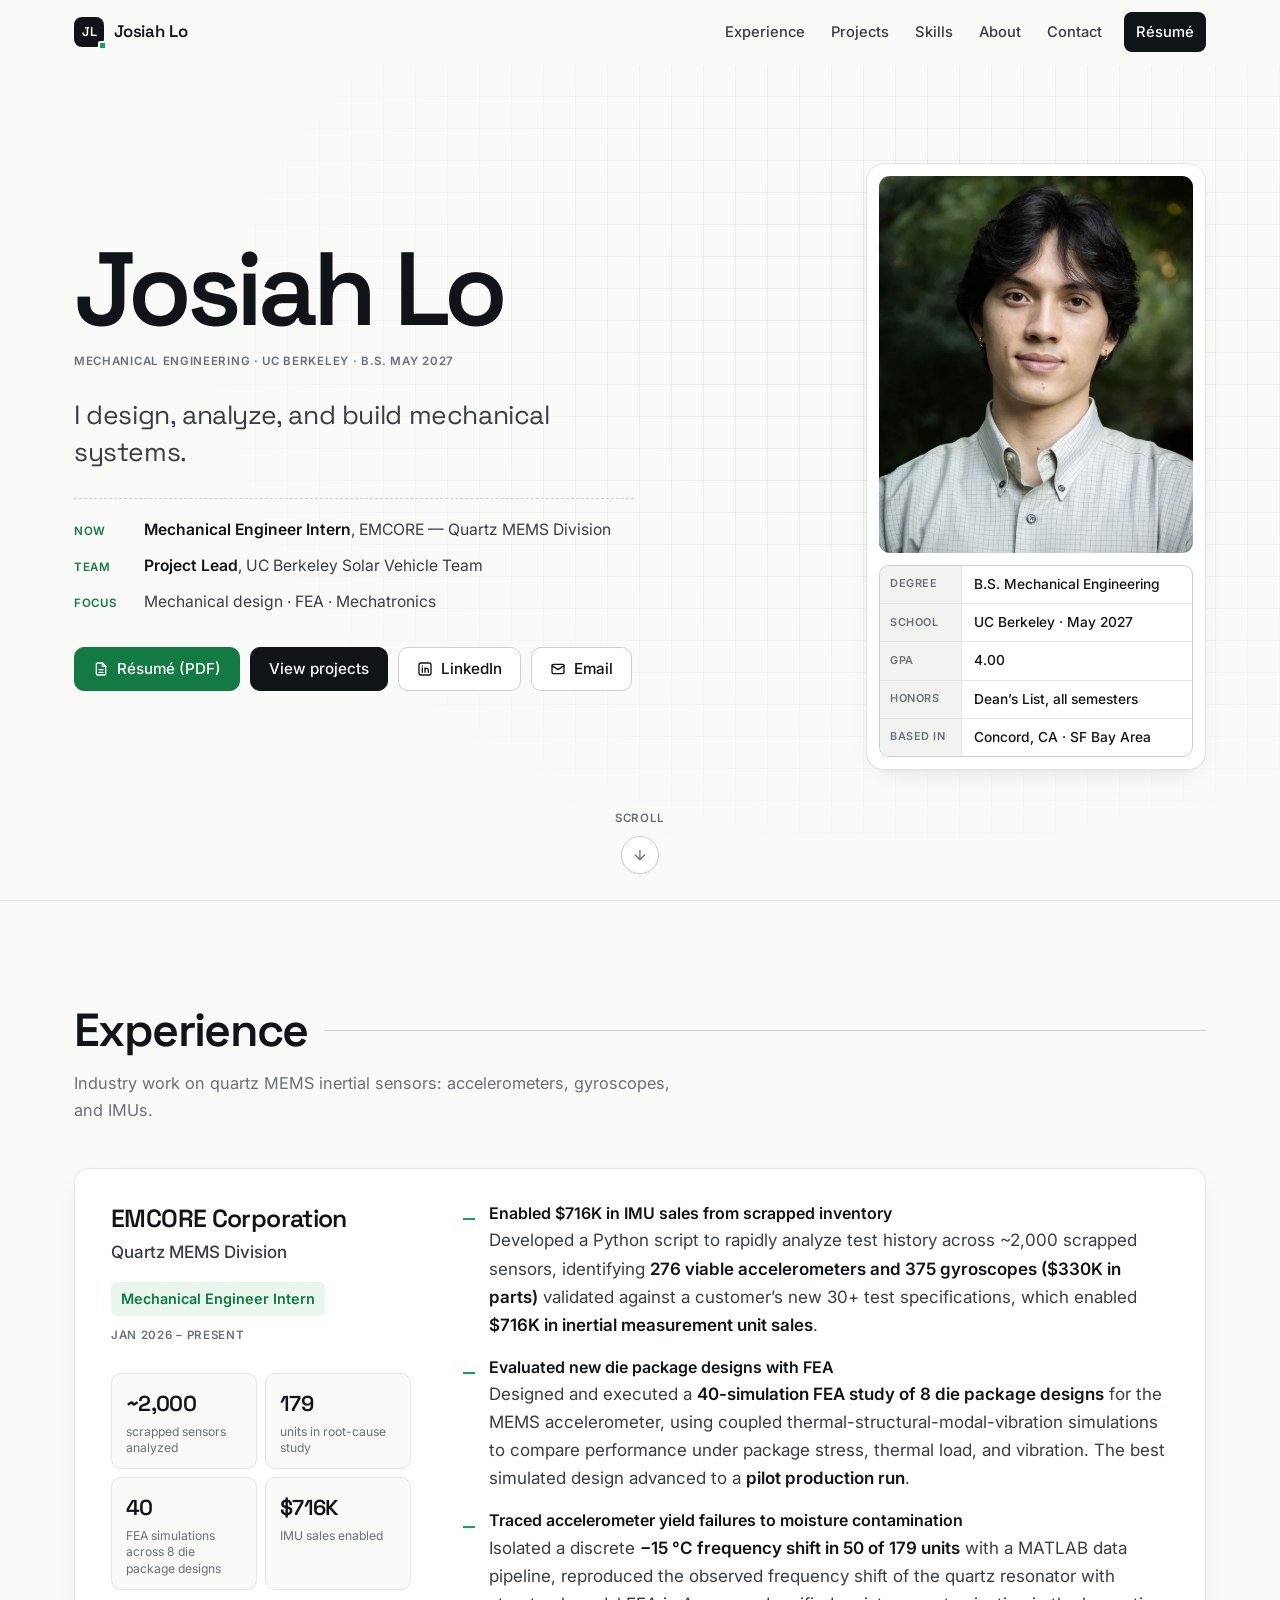
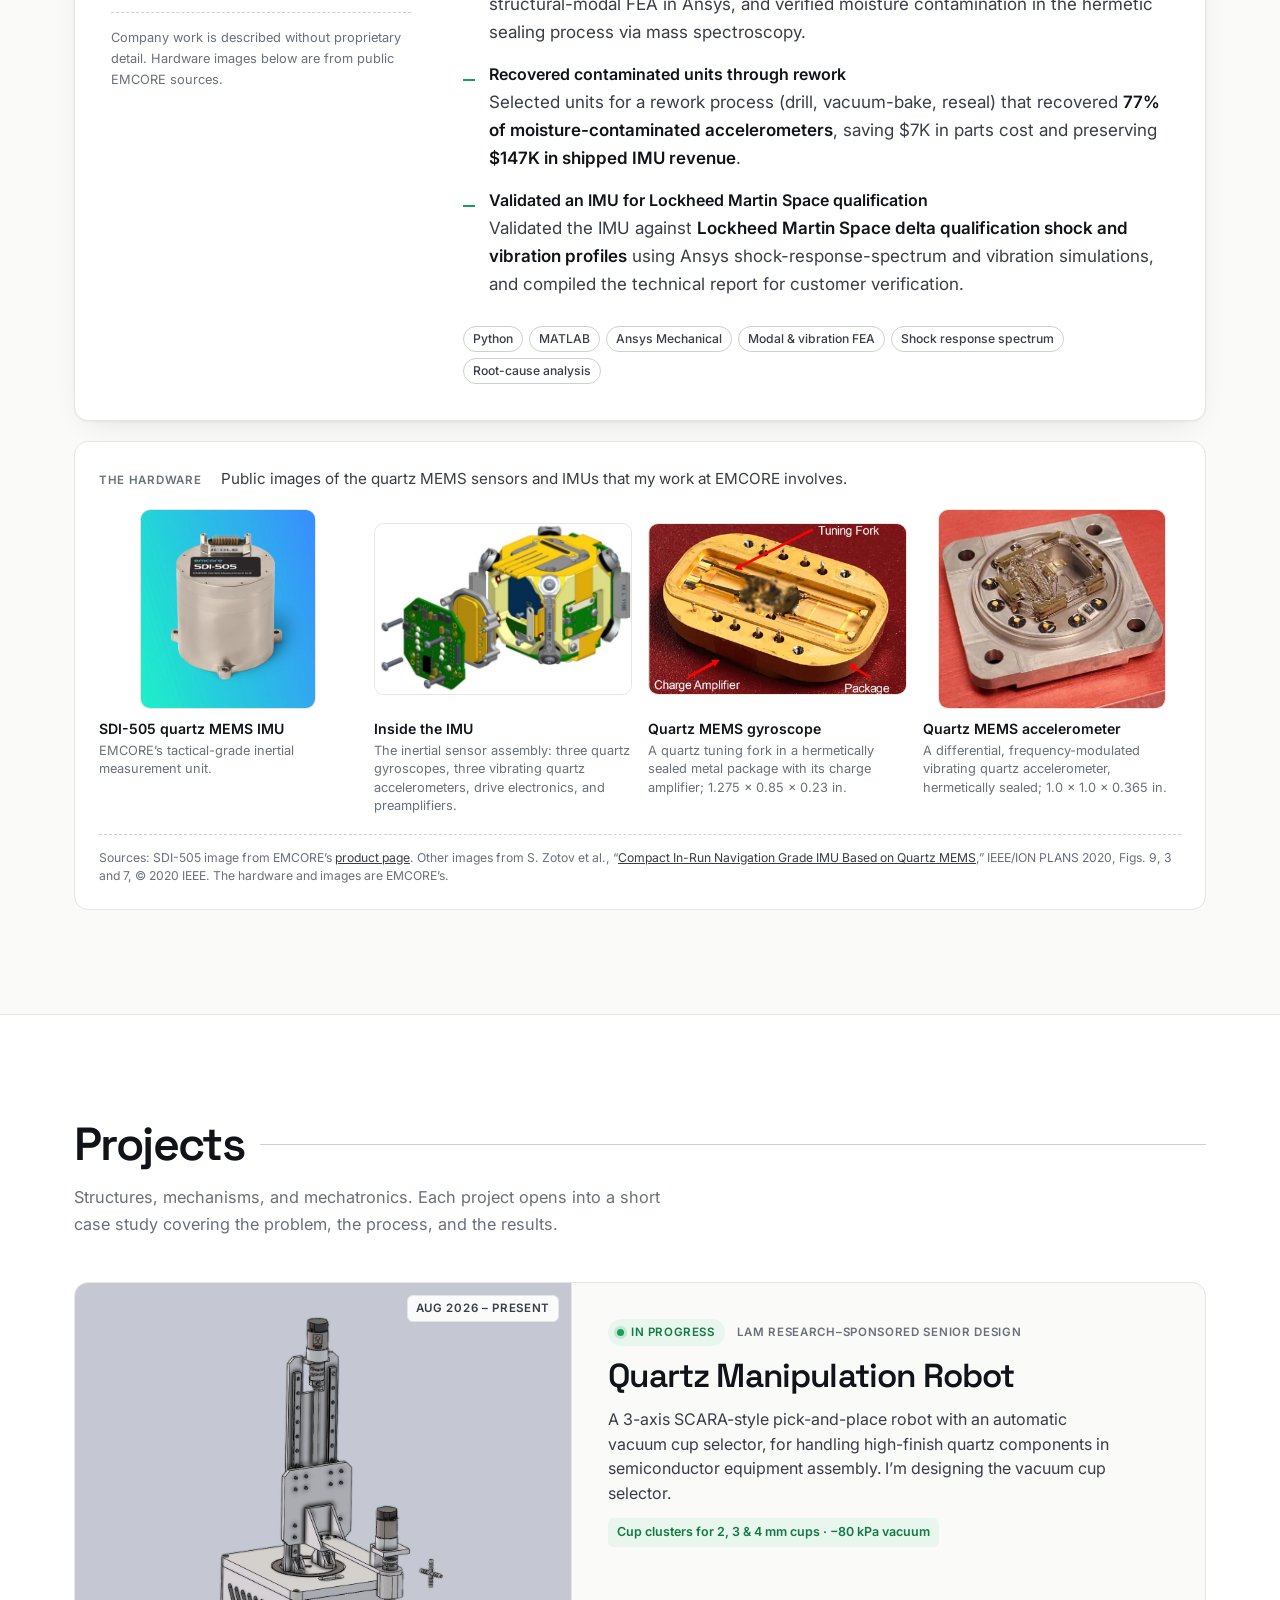
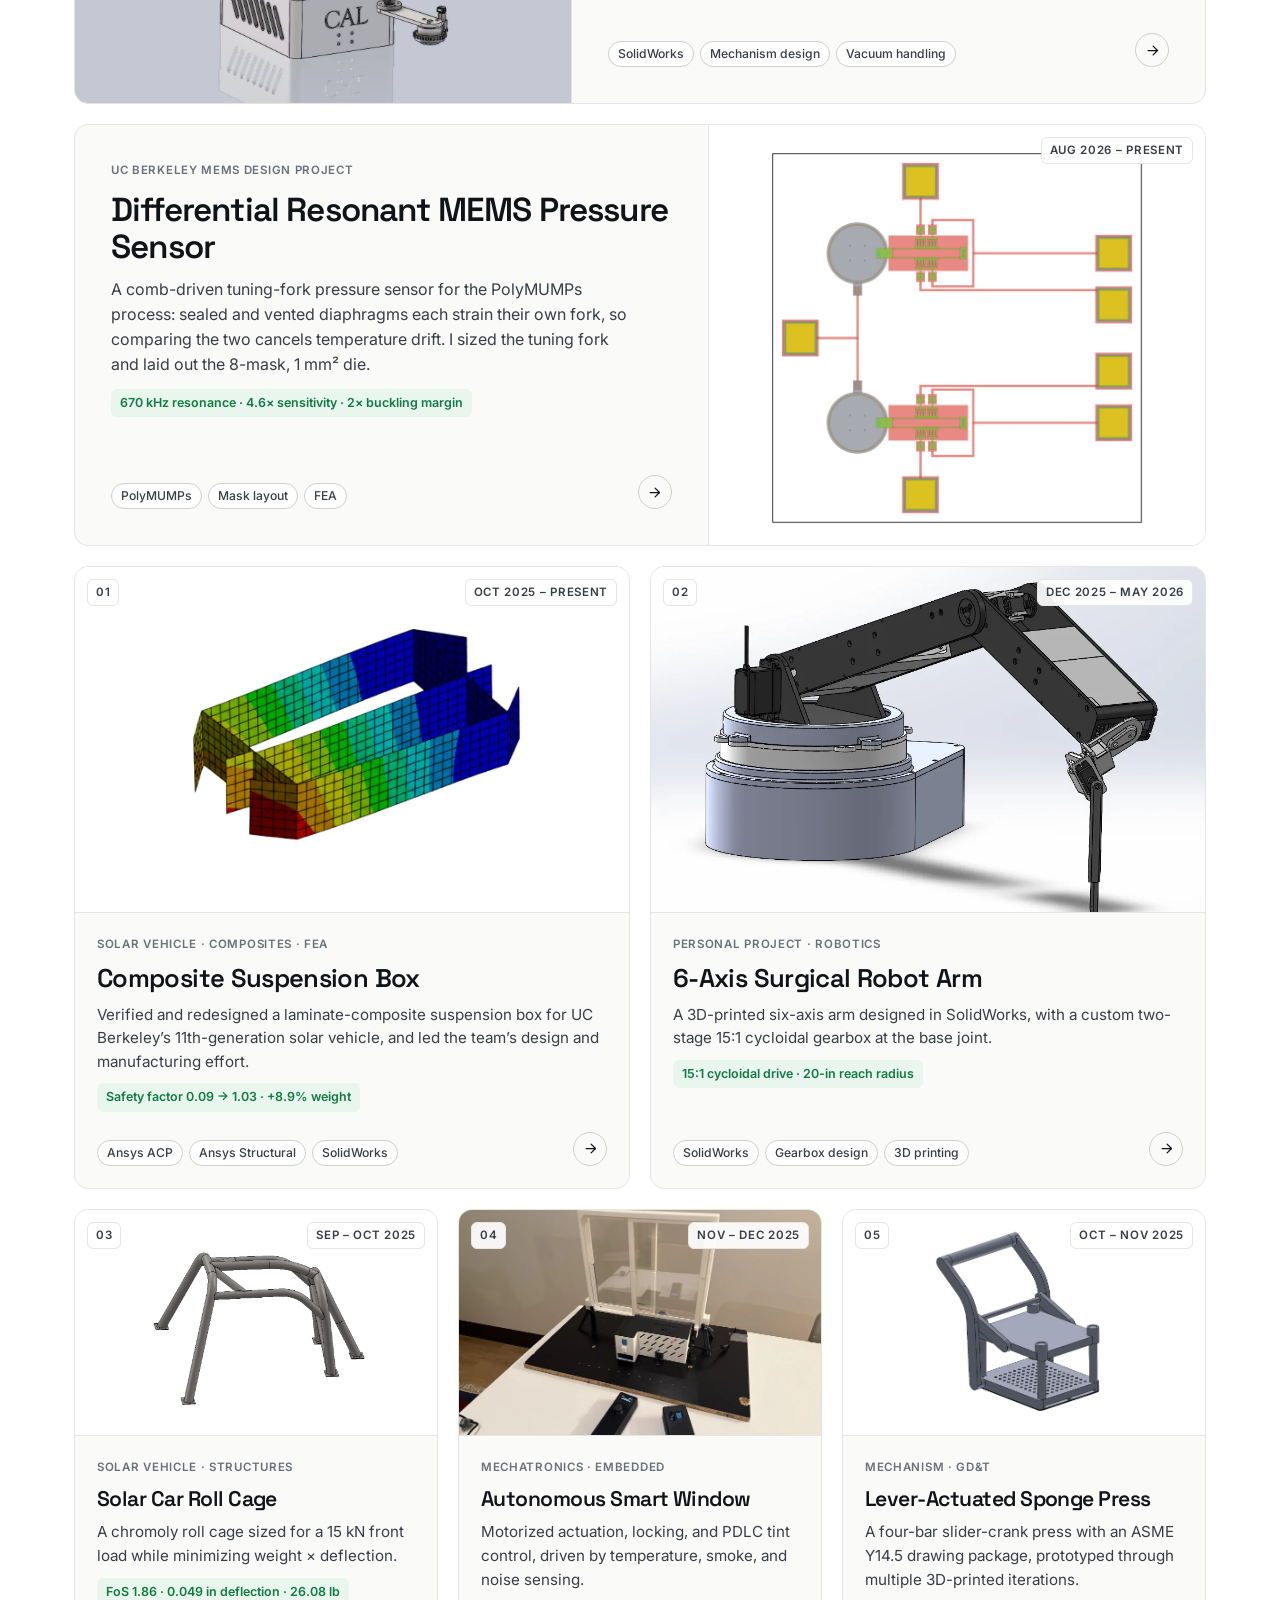
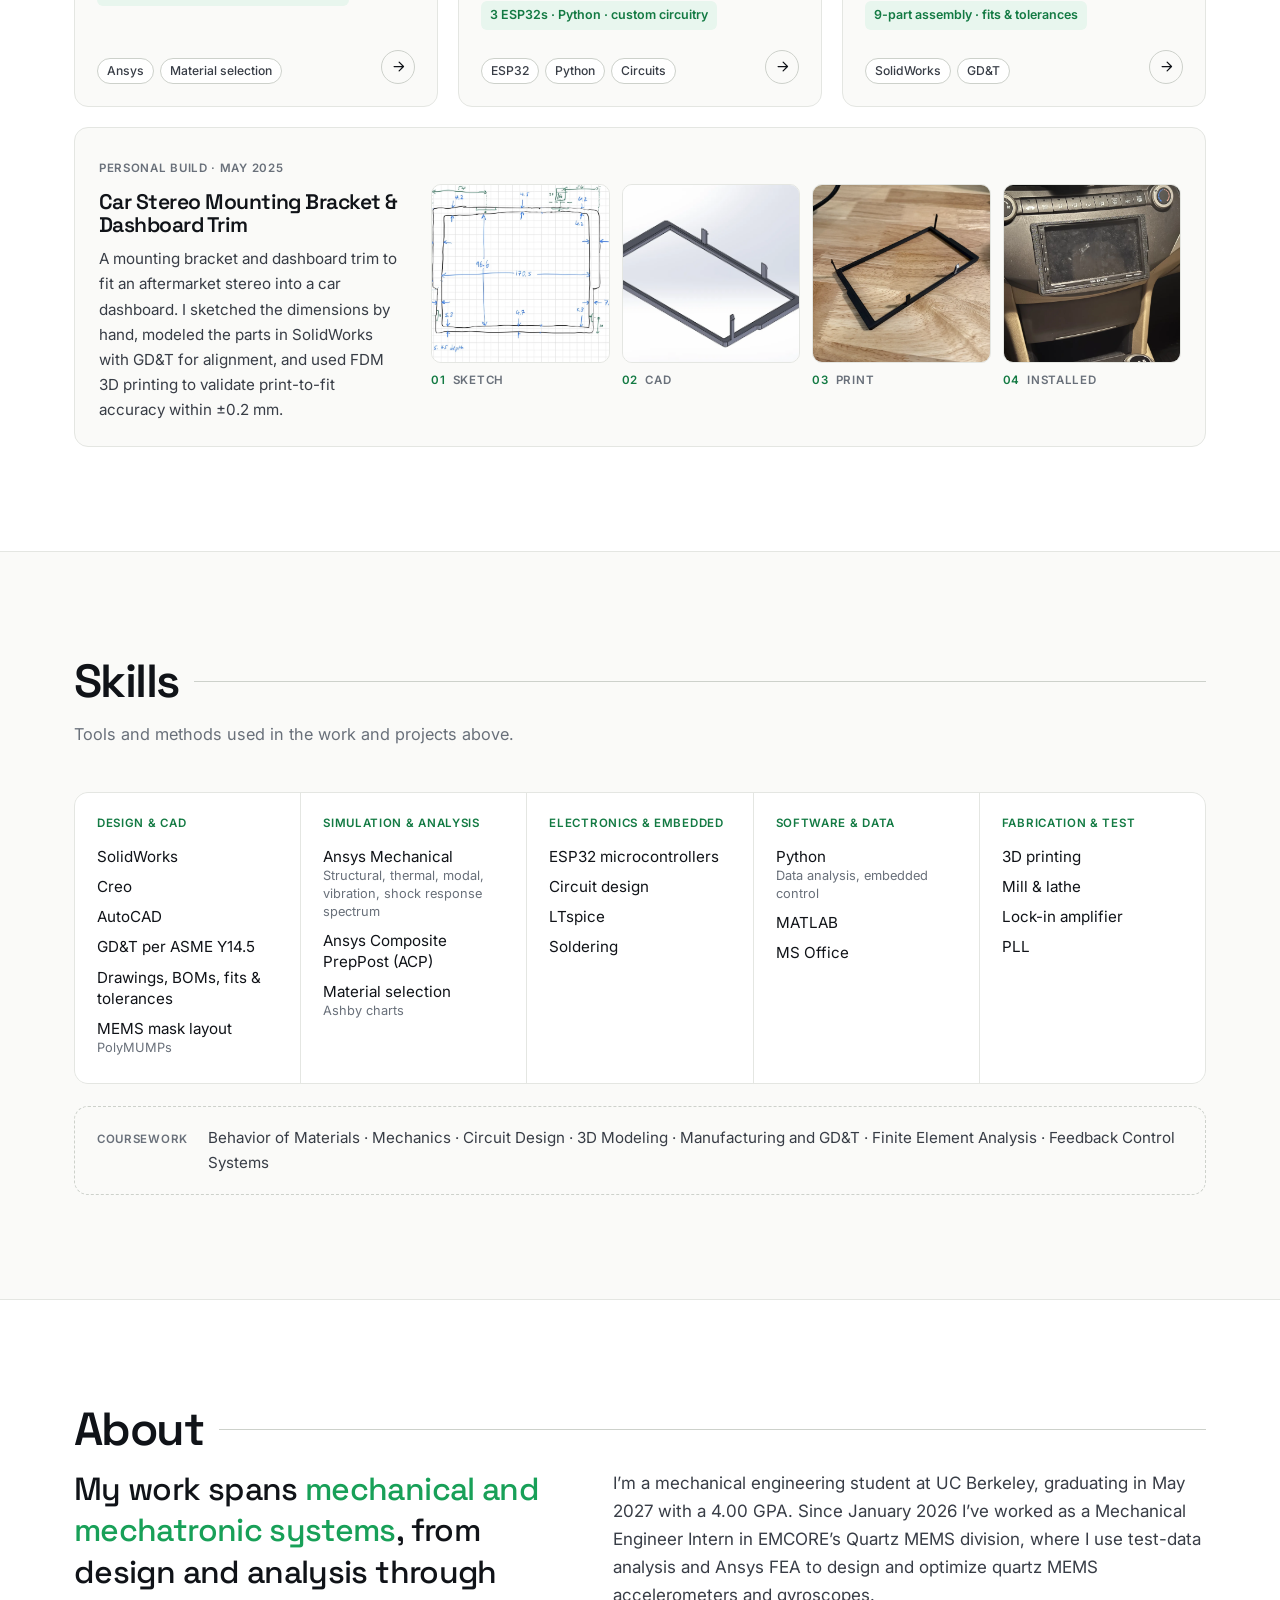
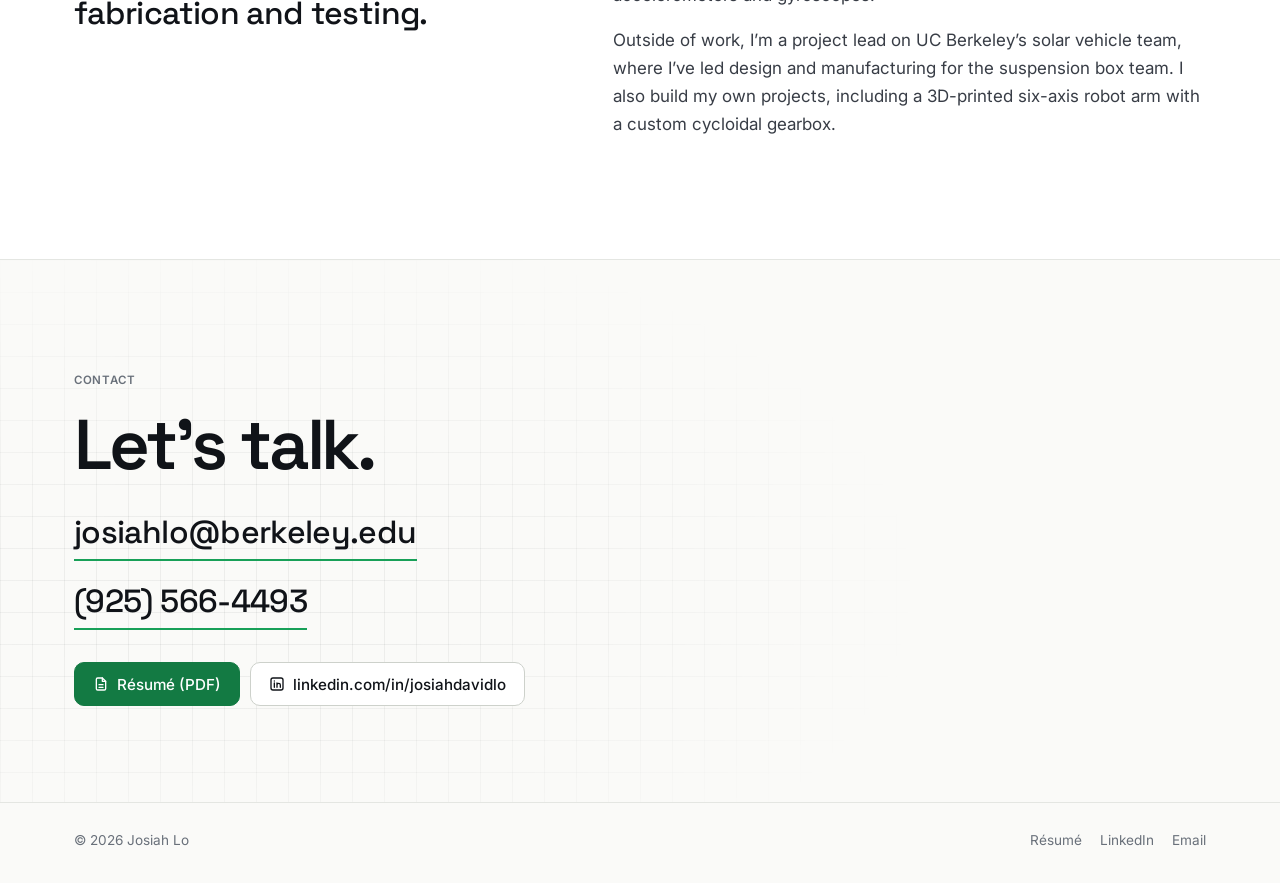
==== commit 56034629: "Link updated resume; show GPA as 4.00; add MS Office Co-Authored-By: Claude Opus 5.5 <noreply@anthro" ====
--- a/index.html
+++ b/index.html
@@ -91,7 +91,7 @@
           <dl class="titleblock">
             <div><dt>Degree</dt><dd>B.S. Mechanical Engineering</dd></div>
             <div><dt>School</dt><dd>UC Berkeley · May 2027</dd></div>
-            <div><dt>GPA</dt><dd>4.000</dd></div>
+            <div><dt>GPA</dt><dd>4.00</dd></div>
             <div><dt>Honors</dt><dd>Dean’s List, all semesters</dd></div>
             <div><dt>Based in</dt><dd>Concord, CA · SF Bay Area</dd></div>
           </dl>
@@ -377,6 +377,7 @@
             <ul>
               <li>Python<span>Data analysis, embedded control</span></li>
               <li>MATLAB</li>
+              <li>MS Office</li>
             </ul>
           </div>
           <div class="skill">
@@ -408,7 +409,7 @@
         <div class="about reveal">
           <p class="about__lead">My work spans <span>mechanical and mechatronic systems</span>, from design and analysis through fabrication and testing.</p>
           <div class="about__body">
-            <p>I’m a mechanical engineering student at UC Berkeley, graduating in May 2027 with a 4.000 GPA. Since January 2026 I’ve worked as a Mechanical Engineer Intern in EMCORE’s Quartz MEMS division, where I use test-data analysis and Ansys FEA to design and optimize quartz MEMS accelerometers and gyroscopes.</p>
+            <p>I’m a mechanical engineering student at UC Berkeley, graduating in May 2027 with a 4.00 GPA. Since January 2026 I’ve worked as a Mechanical Engineer Intern in EMCORE’s Quartz MEMS division, where I use test-data analysis and Ansys FEA to design and optimize quartz MEMS accelerometers and gyroscopes.</p>
             <p>Outside of work, I’m a project lead on UC Berkeley’s solar vehicle team, where I’ve led design and manufacturing for the suspension box team. I also build my own projects, including a 3D-printed six-axis robot arm with a custom cycloidal gearbox.</p>
           </div>
         </div>
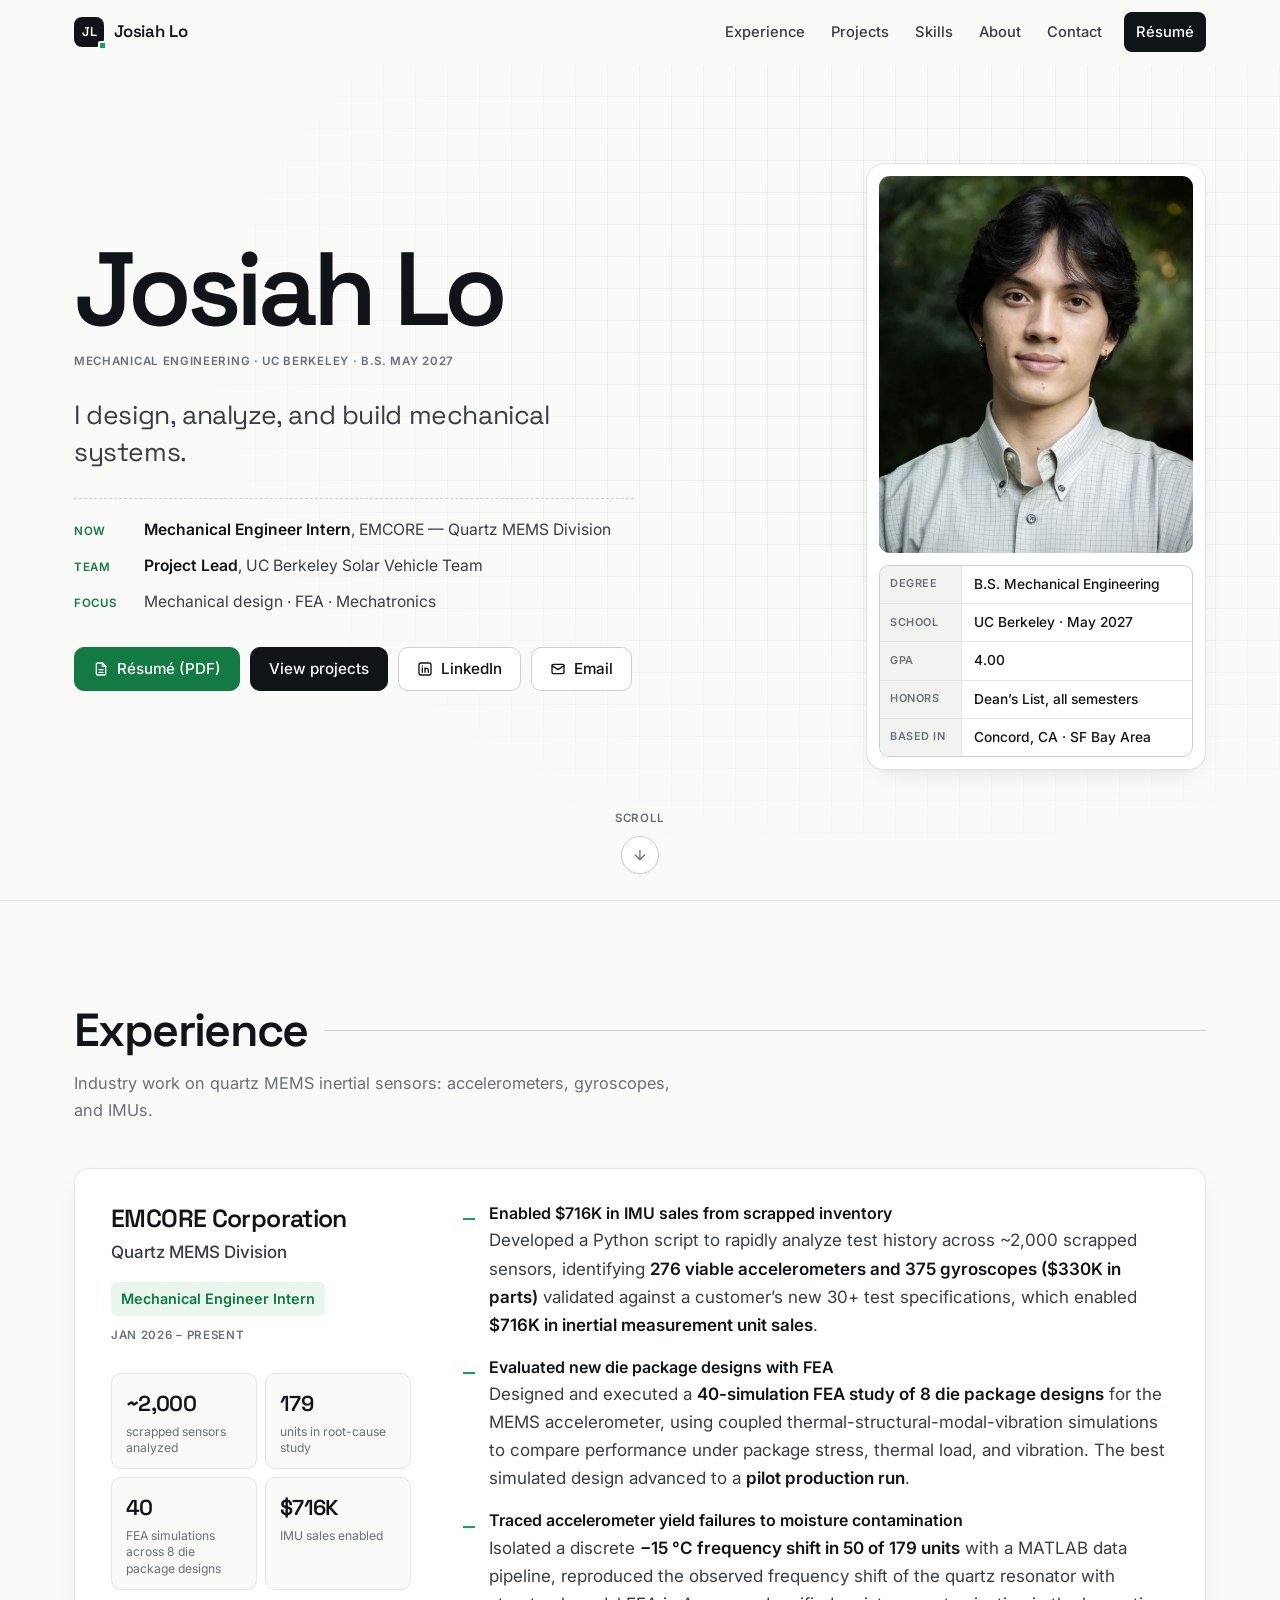
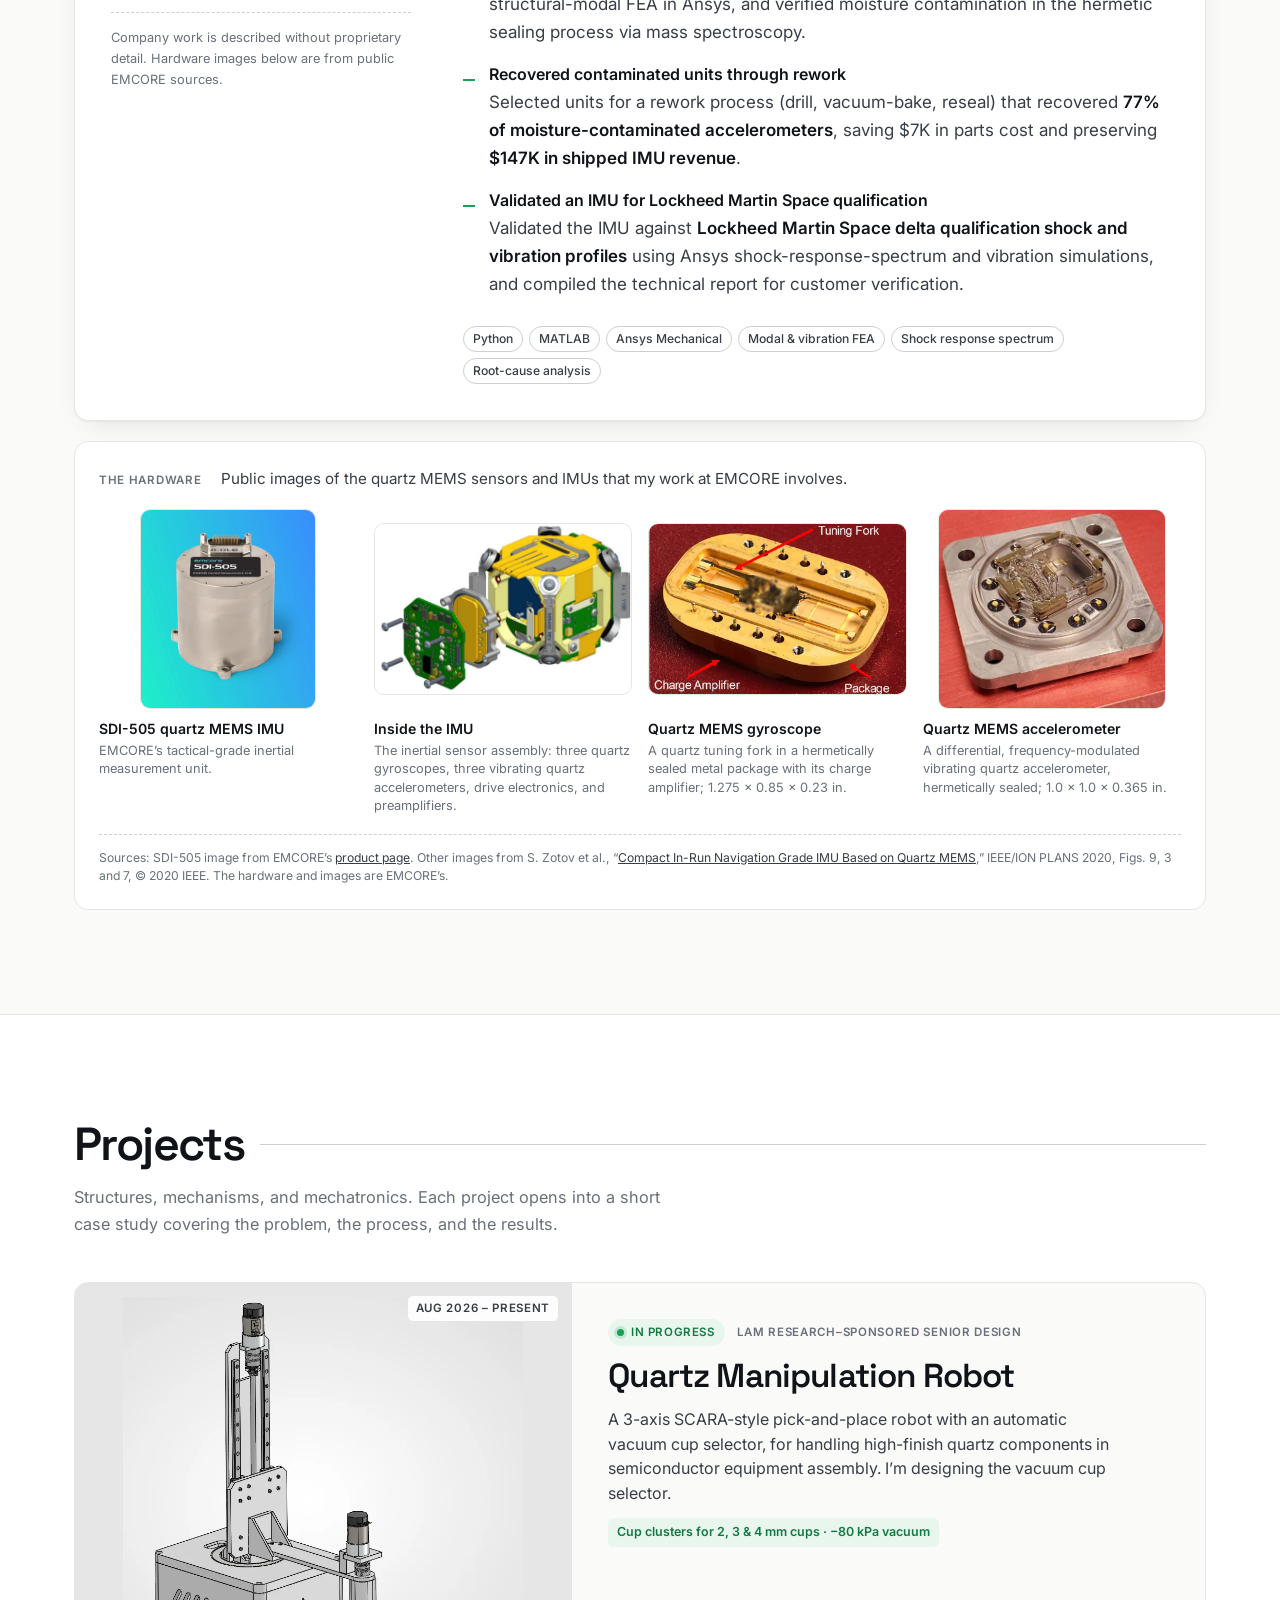
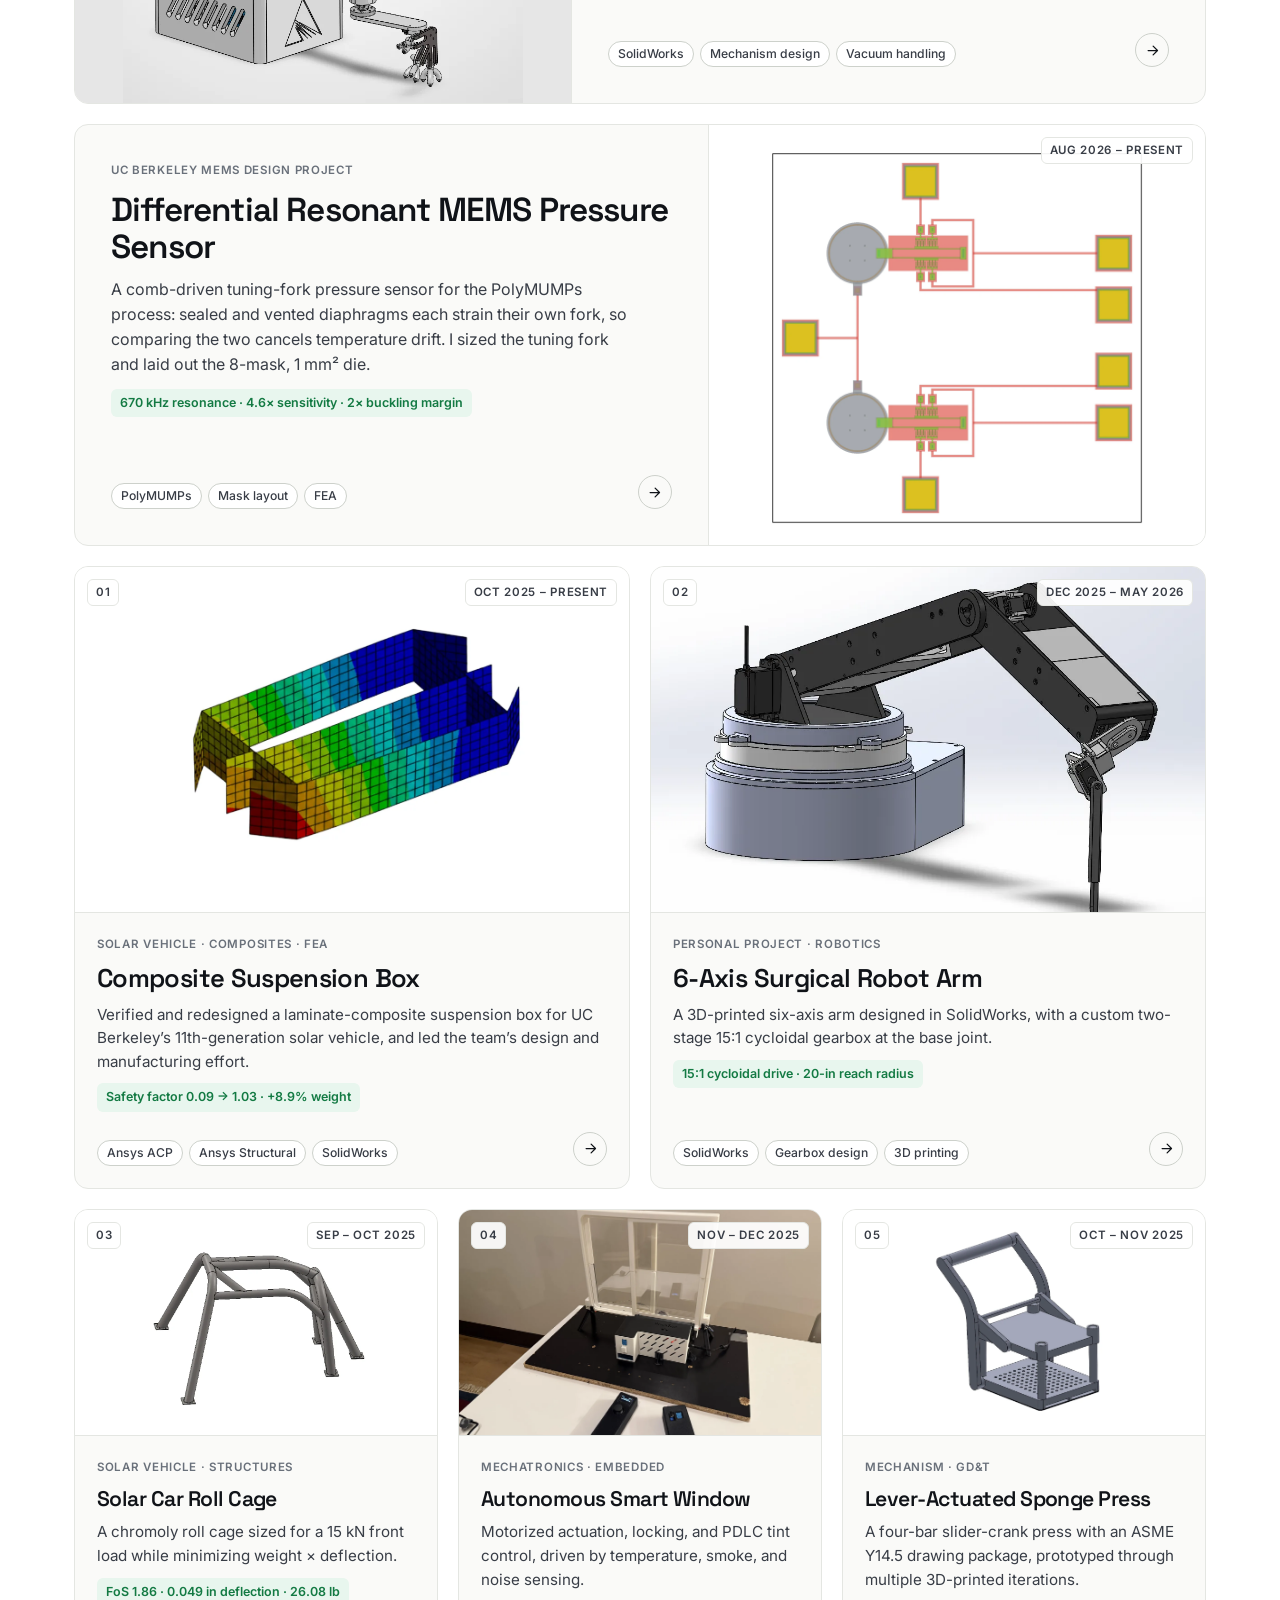
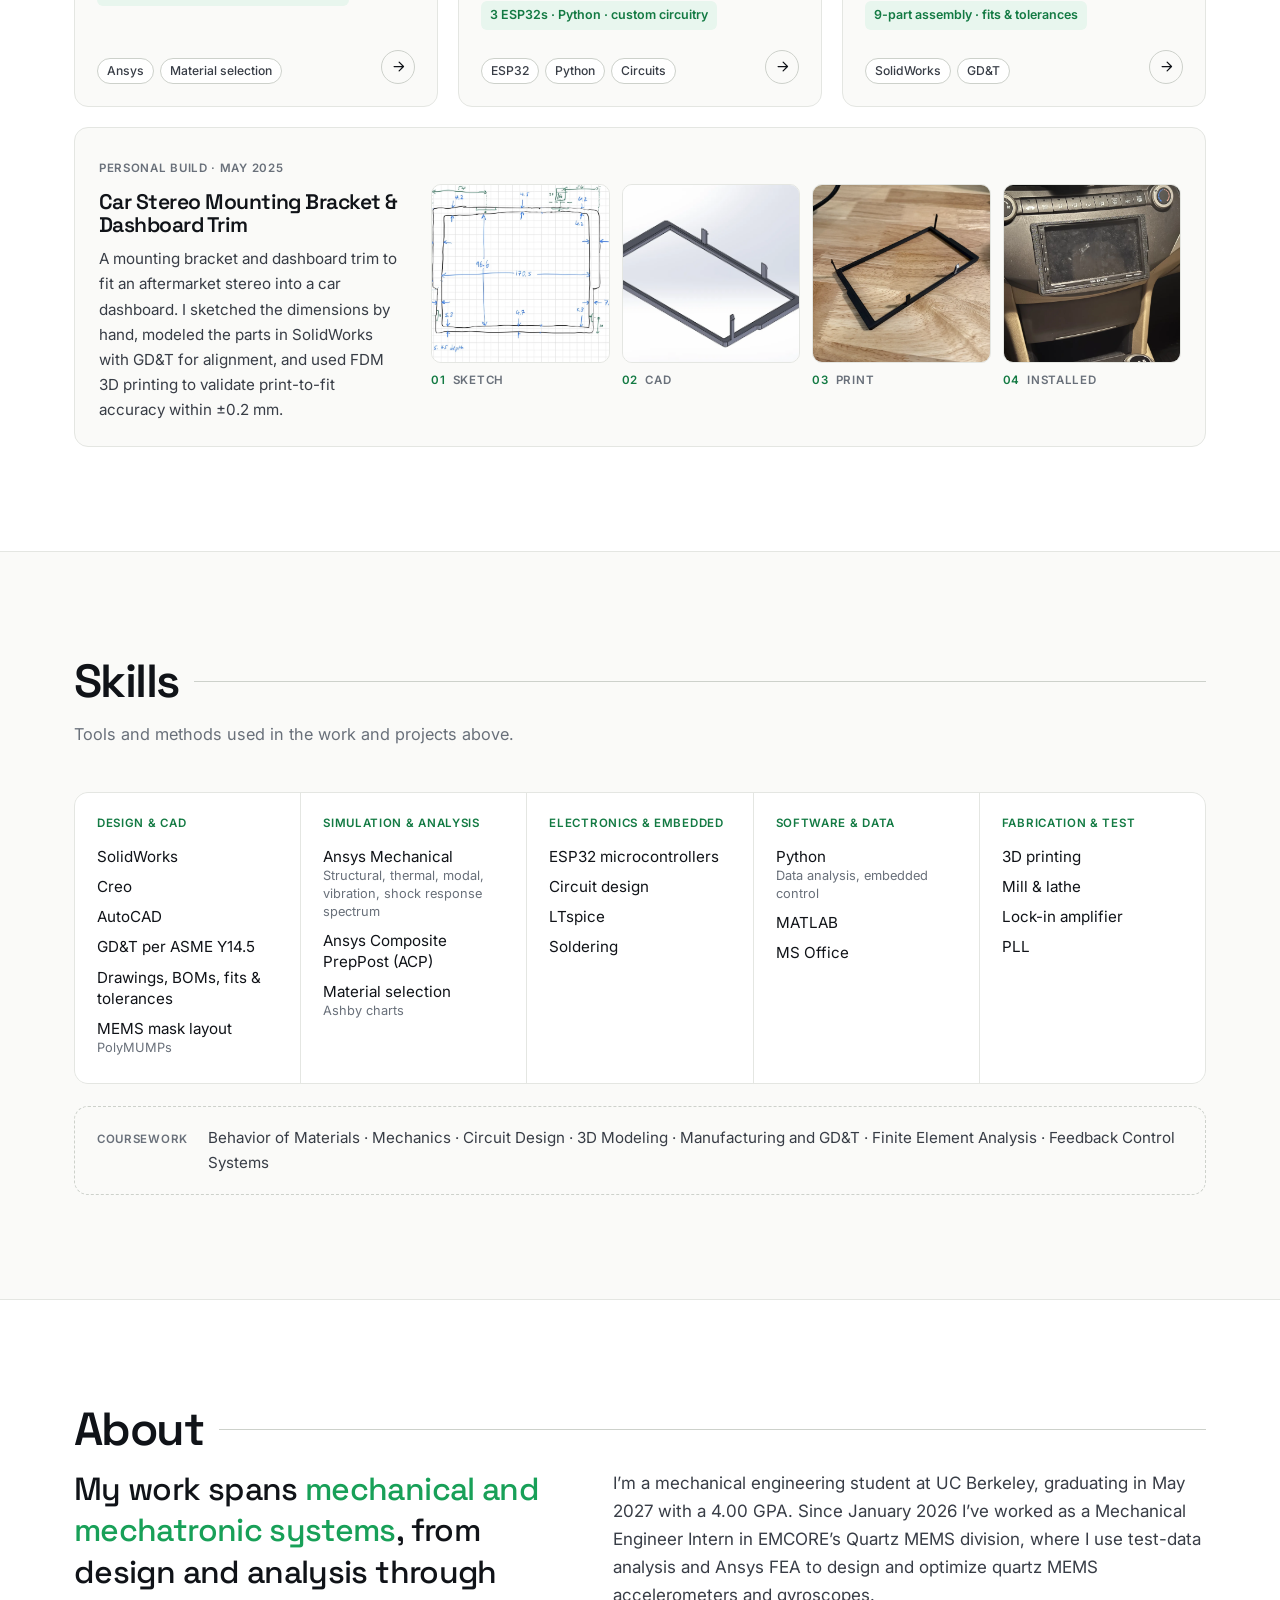
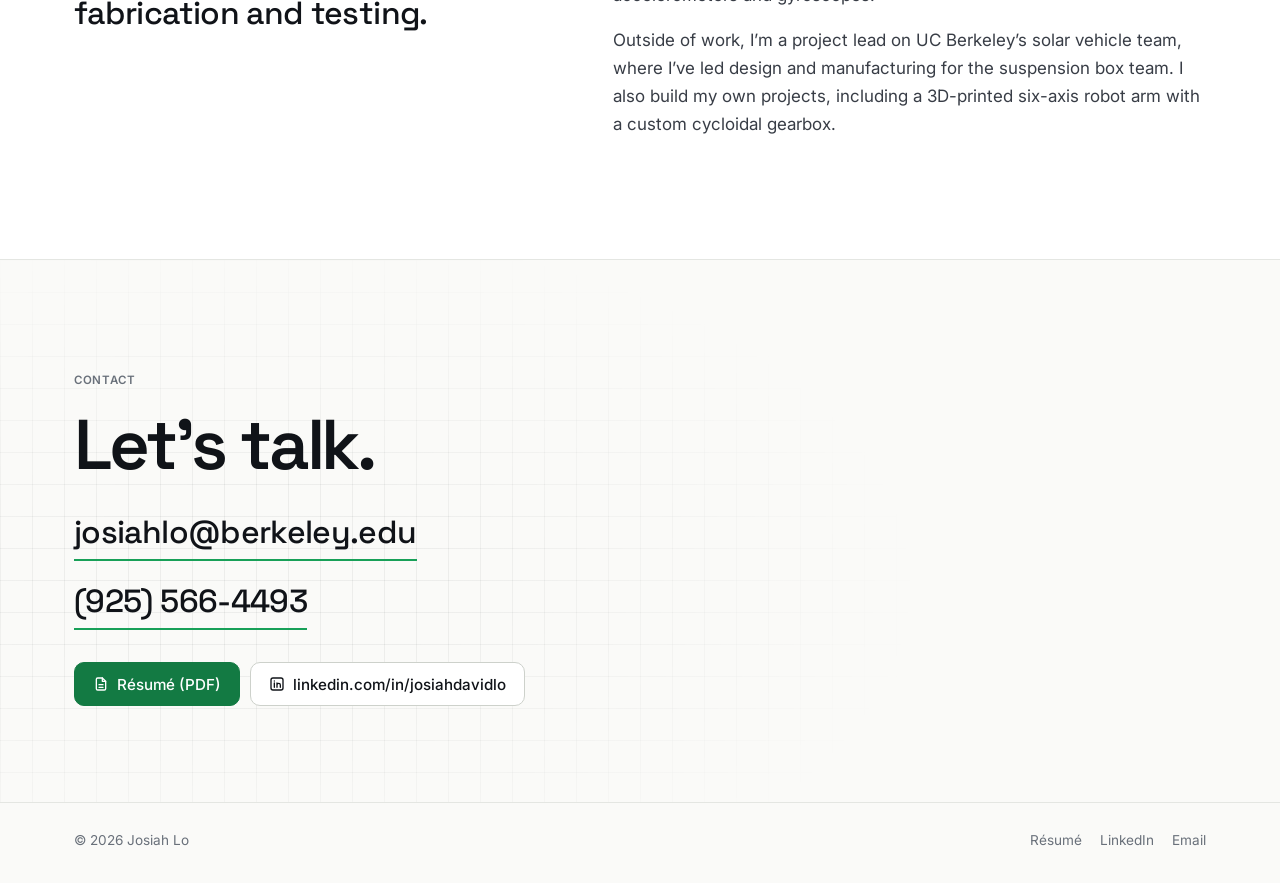
==== commit 05c701e1: "Feature near-final Lam-Q CAD; trim outdated design images Rebuild the quartz robot page around the N" ====
--- a/index.html
+++ b/index.html
@@ -194,8 +194,8 @@
 
         <div class="projects">
           <a class="card card--wide reveal" href="projects/quartz-robot.html">
-            <div class="card__media card__media--render">
-              <img src="assets/img/lamq/robot-render.webp" width="994" height="1126" alt="SolidWorks render of the quartz manipulation robot" loading="lazy">
+            <div class="card__media card__media--cad">
+              <img src="assets/img/lamq/v4-assembly.webp" width="765" height="775" alt="Near-final SolidWorks assembly of the quartz manipulation robot" loading="lazy">
               <span class="card__date label">Aug 2026 – Present</span>
             </div>
             <div class="card__body">
--- a/assets/css/style.css
+++ b/assets/css/style.css
@@ -772,6 +772,8 @@
 }
 .card__media--render { background: #c5c8d2; }
 .card__media--render img { object-fit: contain; }
+.card__media--cad { background: #e6e6e6; }
+.card__media--cad img { object-fit: contain; }
 .card--wide .card__media img { position: absolute; inset: 0; padding: 14px 0 0; }
 .card--wide .card__body { justify-content: center; gap: 12px; padding: 36px; }
 .card--wide .card__title { font-size: clamp(1.6rem, 2.6vw, 2.1rem); }
@@ -1074,6 +1076,7 @@
 .cover img { width: 100%; max-height: 640px; object-fit: contain; }
 .cover--pad img { padding: 28px; }
 .cover--render { background: #c5c8d2; }
+.cover--cad { background: #e6e6e6; }
 .cover figcaption { padding: 12px 18px; border-top: 1px solid var(--line); }
 
 .results {
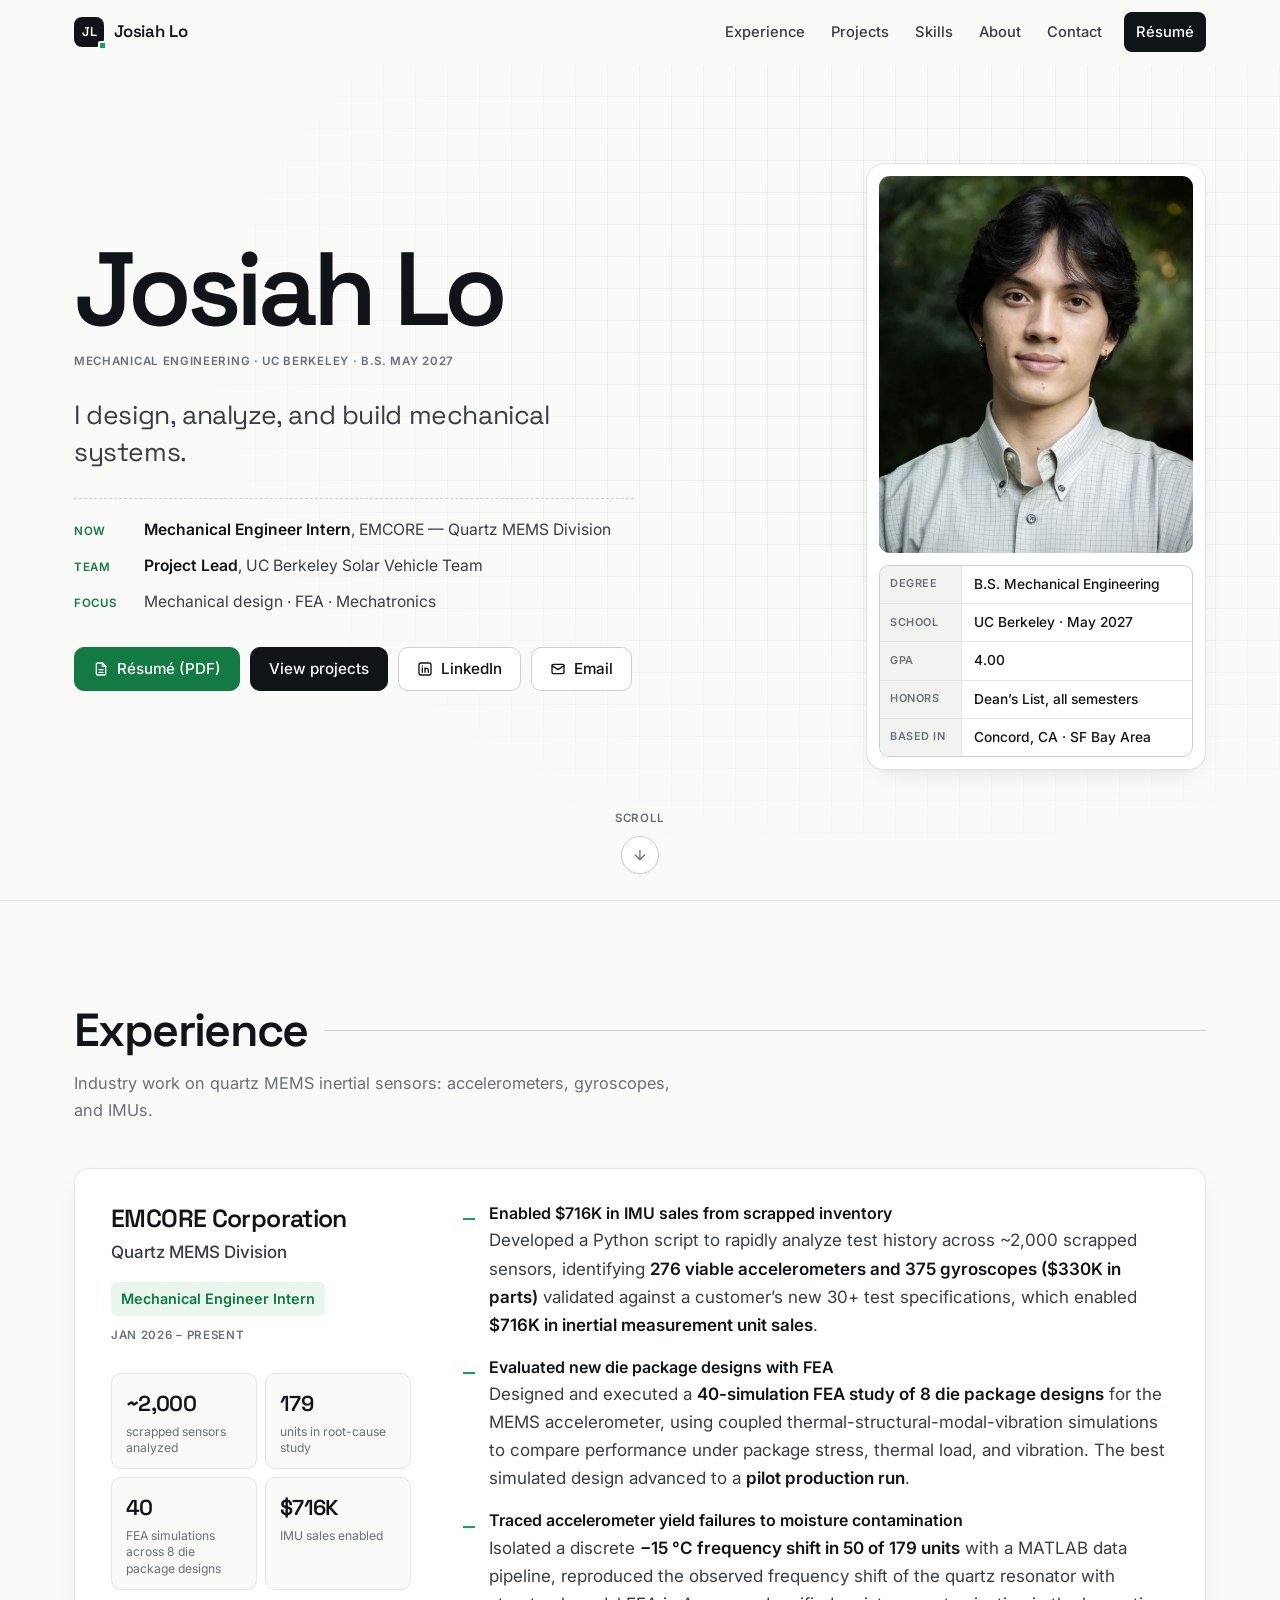
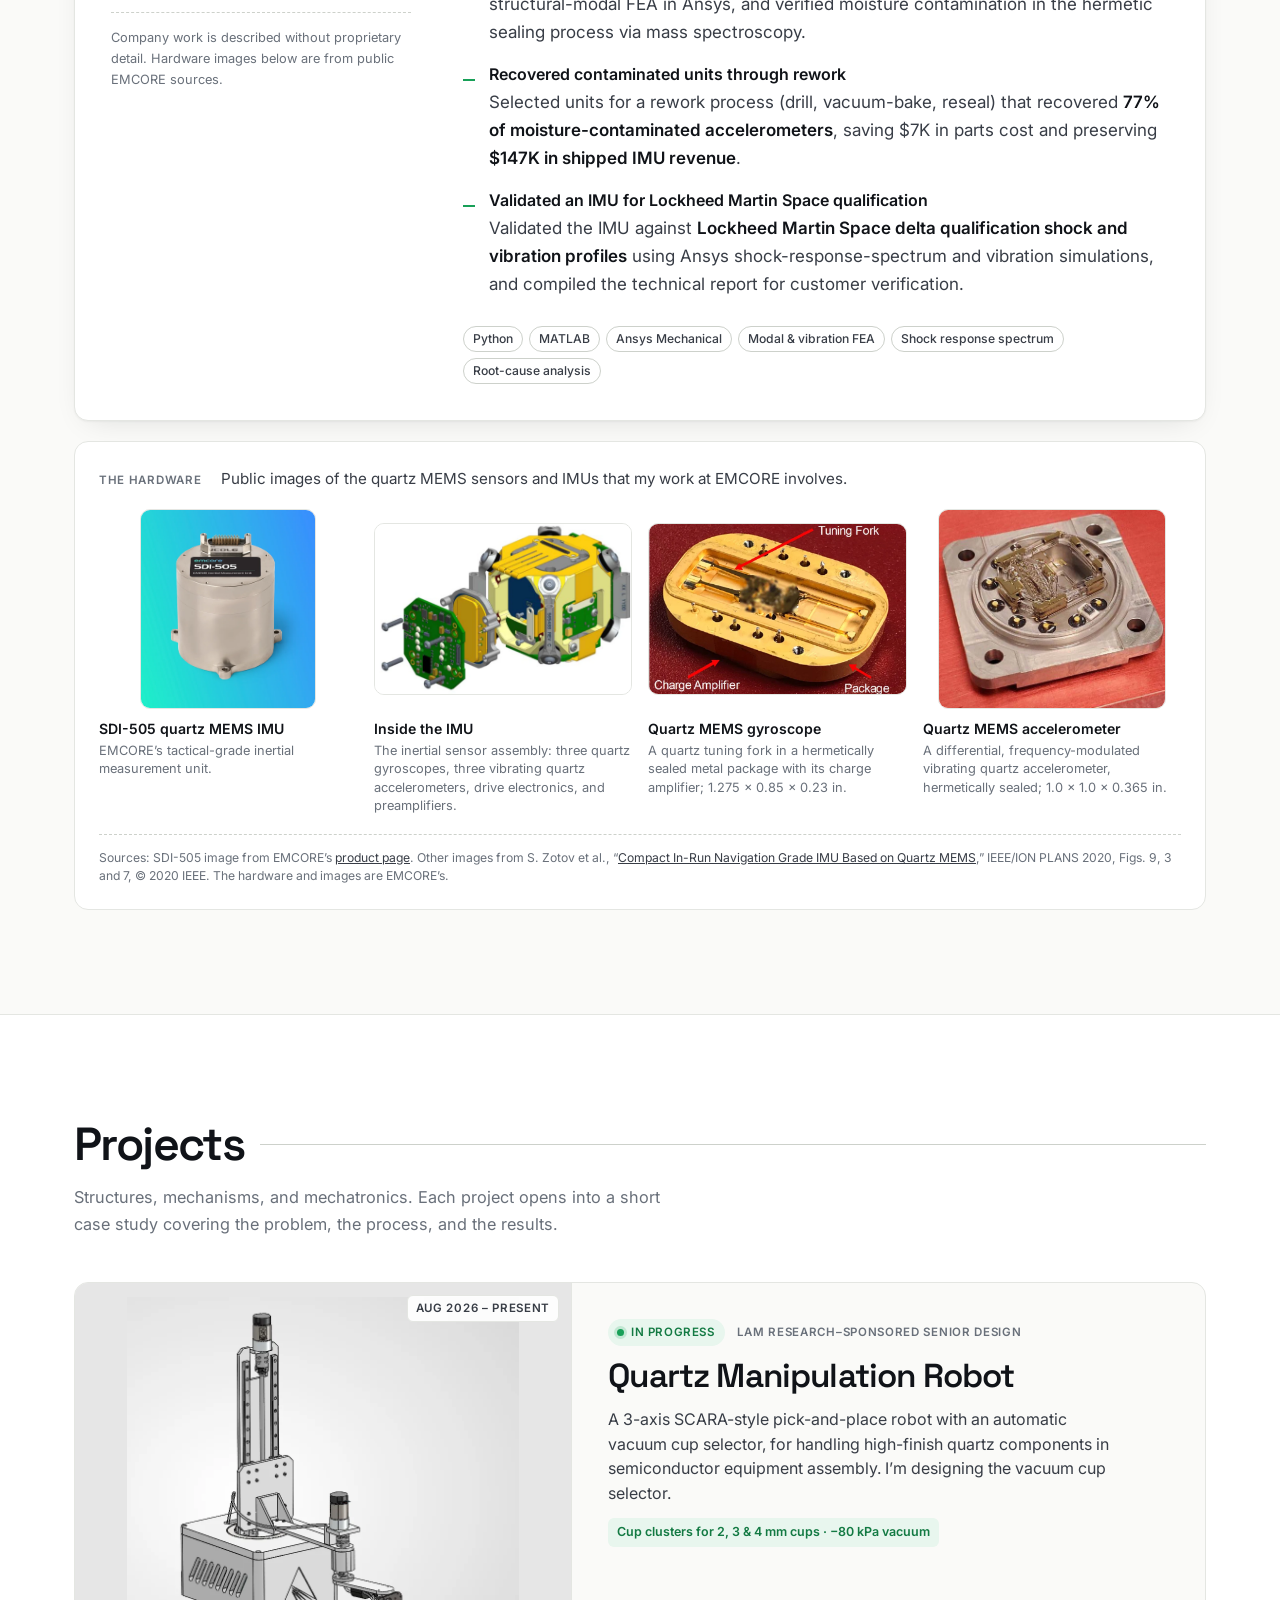
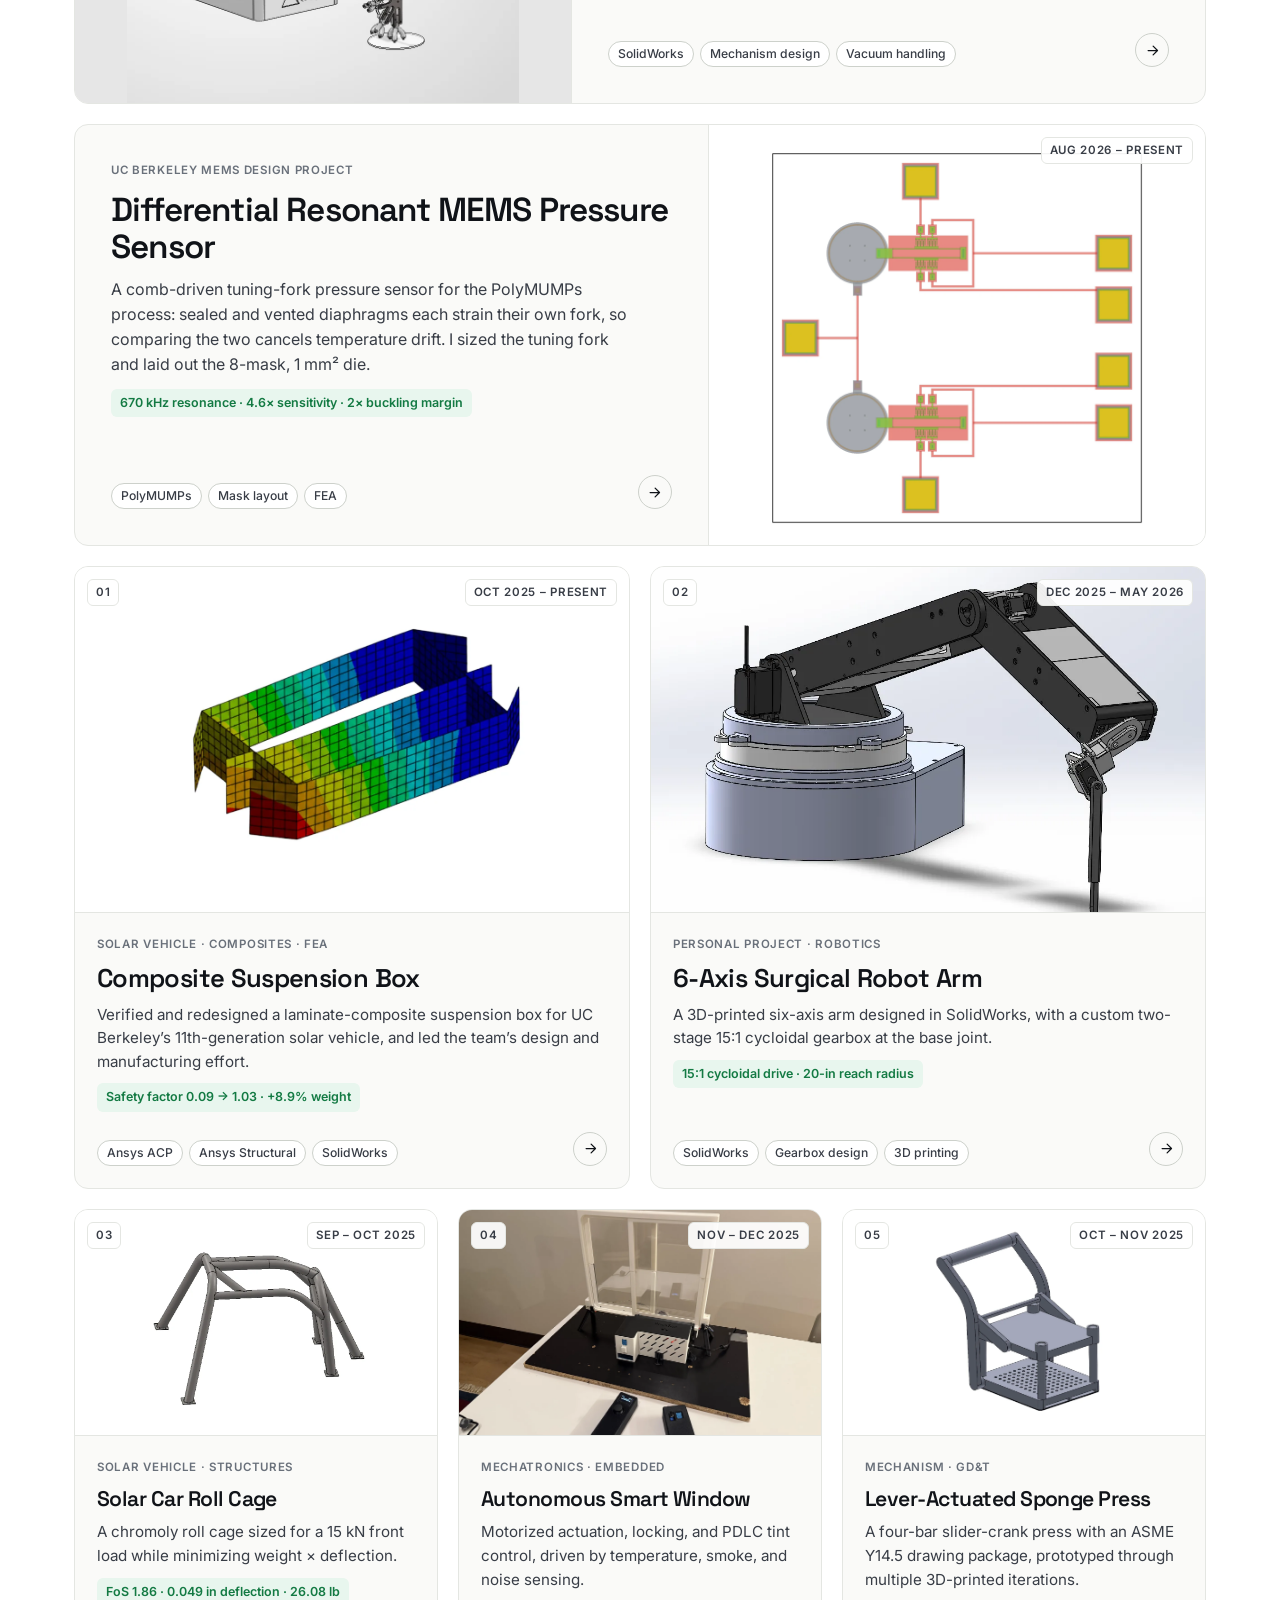
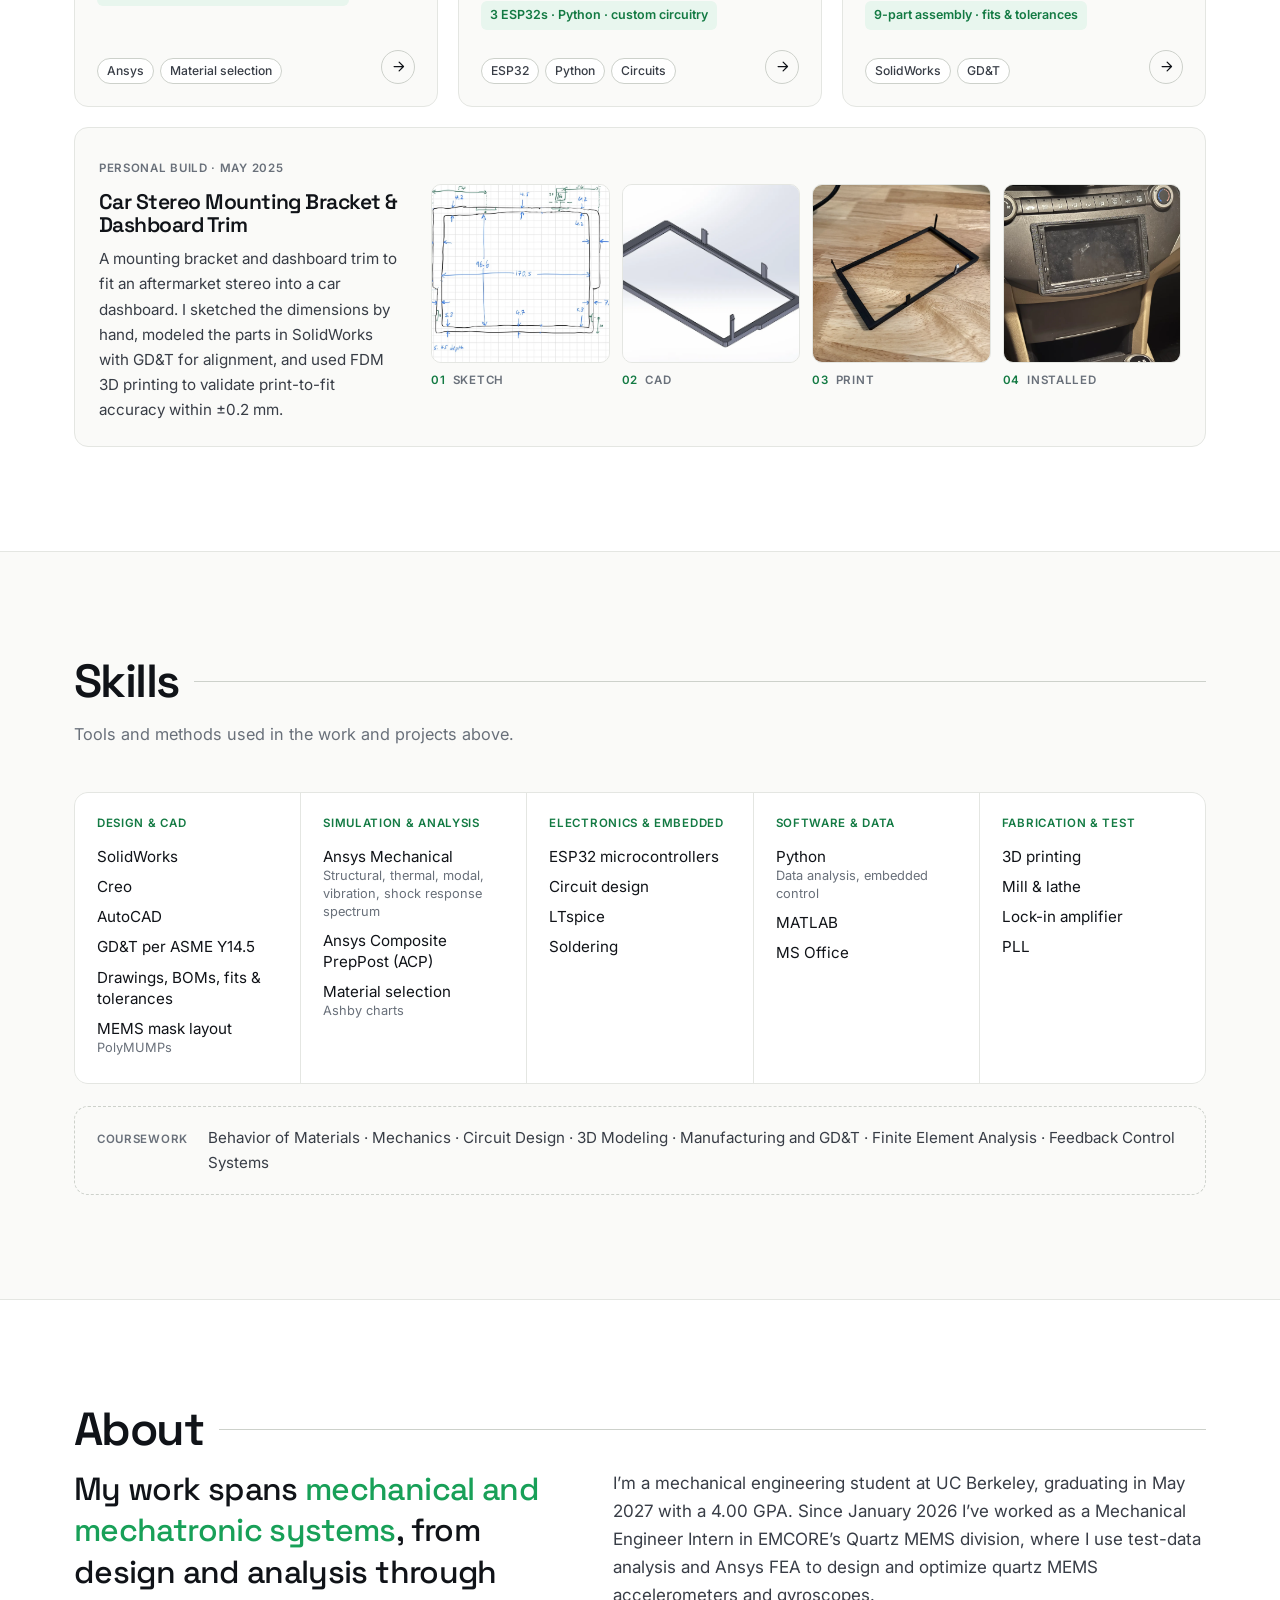
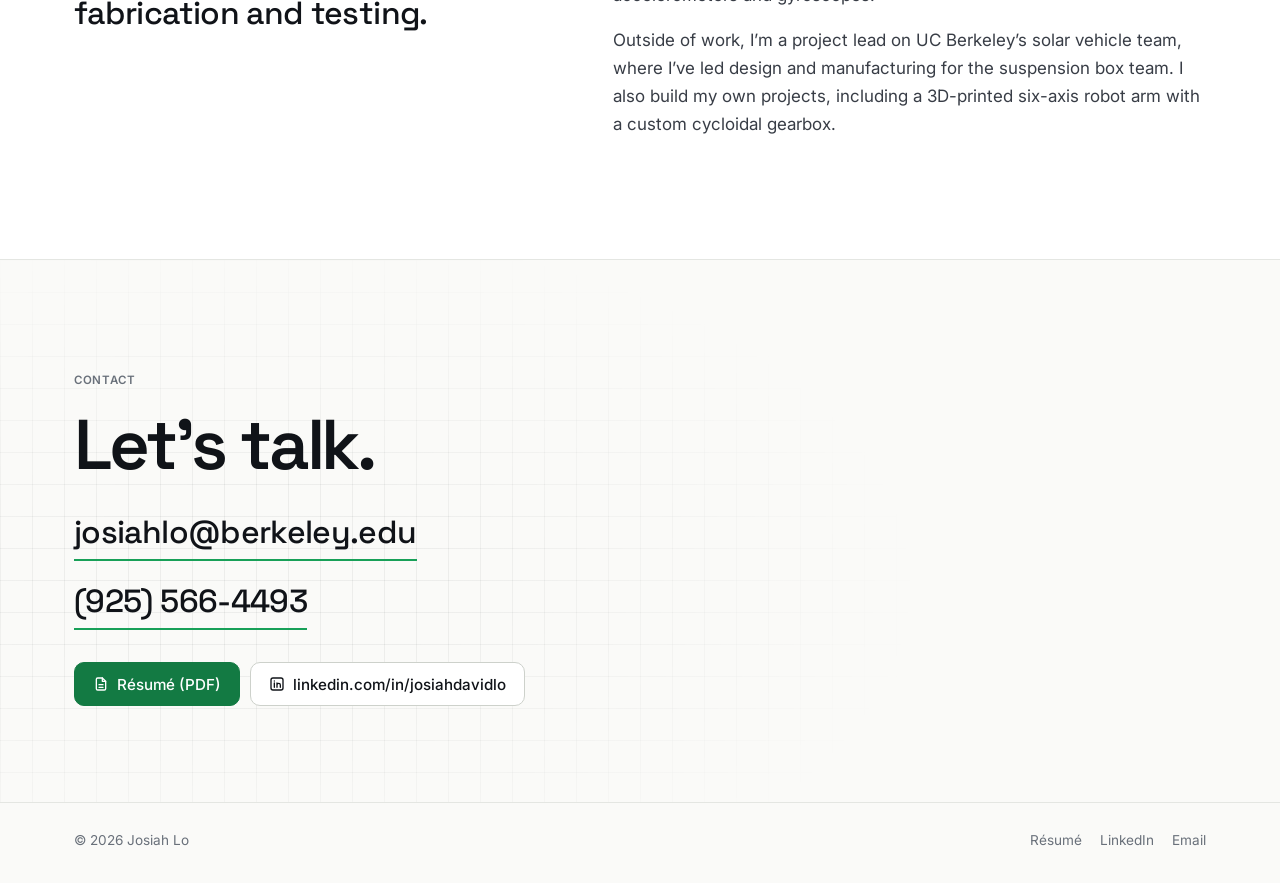
==== commit 37368152: "Use the full near-final view with quartz and tubing as Lam-Q thumbnail Co-Authored-By: Claude Opus 5" ====
--- a/index.html
+++ b/index.html
@@ -195,7 +195,7 @@
         <div class="projects">
           <a class="card card--wide reveal" href="projects/quartz-robot.html">
             <div class="card__media card__media--cad">
-              <img src="assets/img/lamq/v4-assembly.webp" width="765" height="775" alt="Near-final SolidWorks assembly of the quartz manipulation robot" loading="lazy">
+              <img src="assets/img/lamq/v4-overview.webp" width="800" height="828" alt="Near-final SolidWorks assembly of the quartz manipulation robot holding a quartz part" loading="lazy">
               <span class="card__date label">Aug 2026 – Present</span>
             </div>
             <div class="card__body">
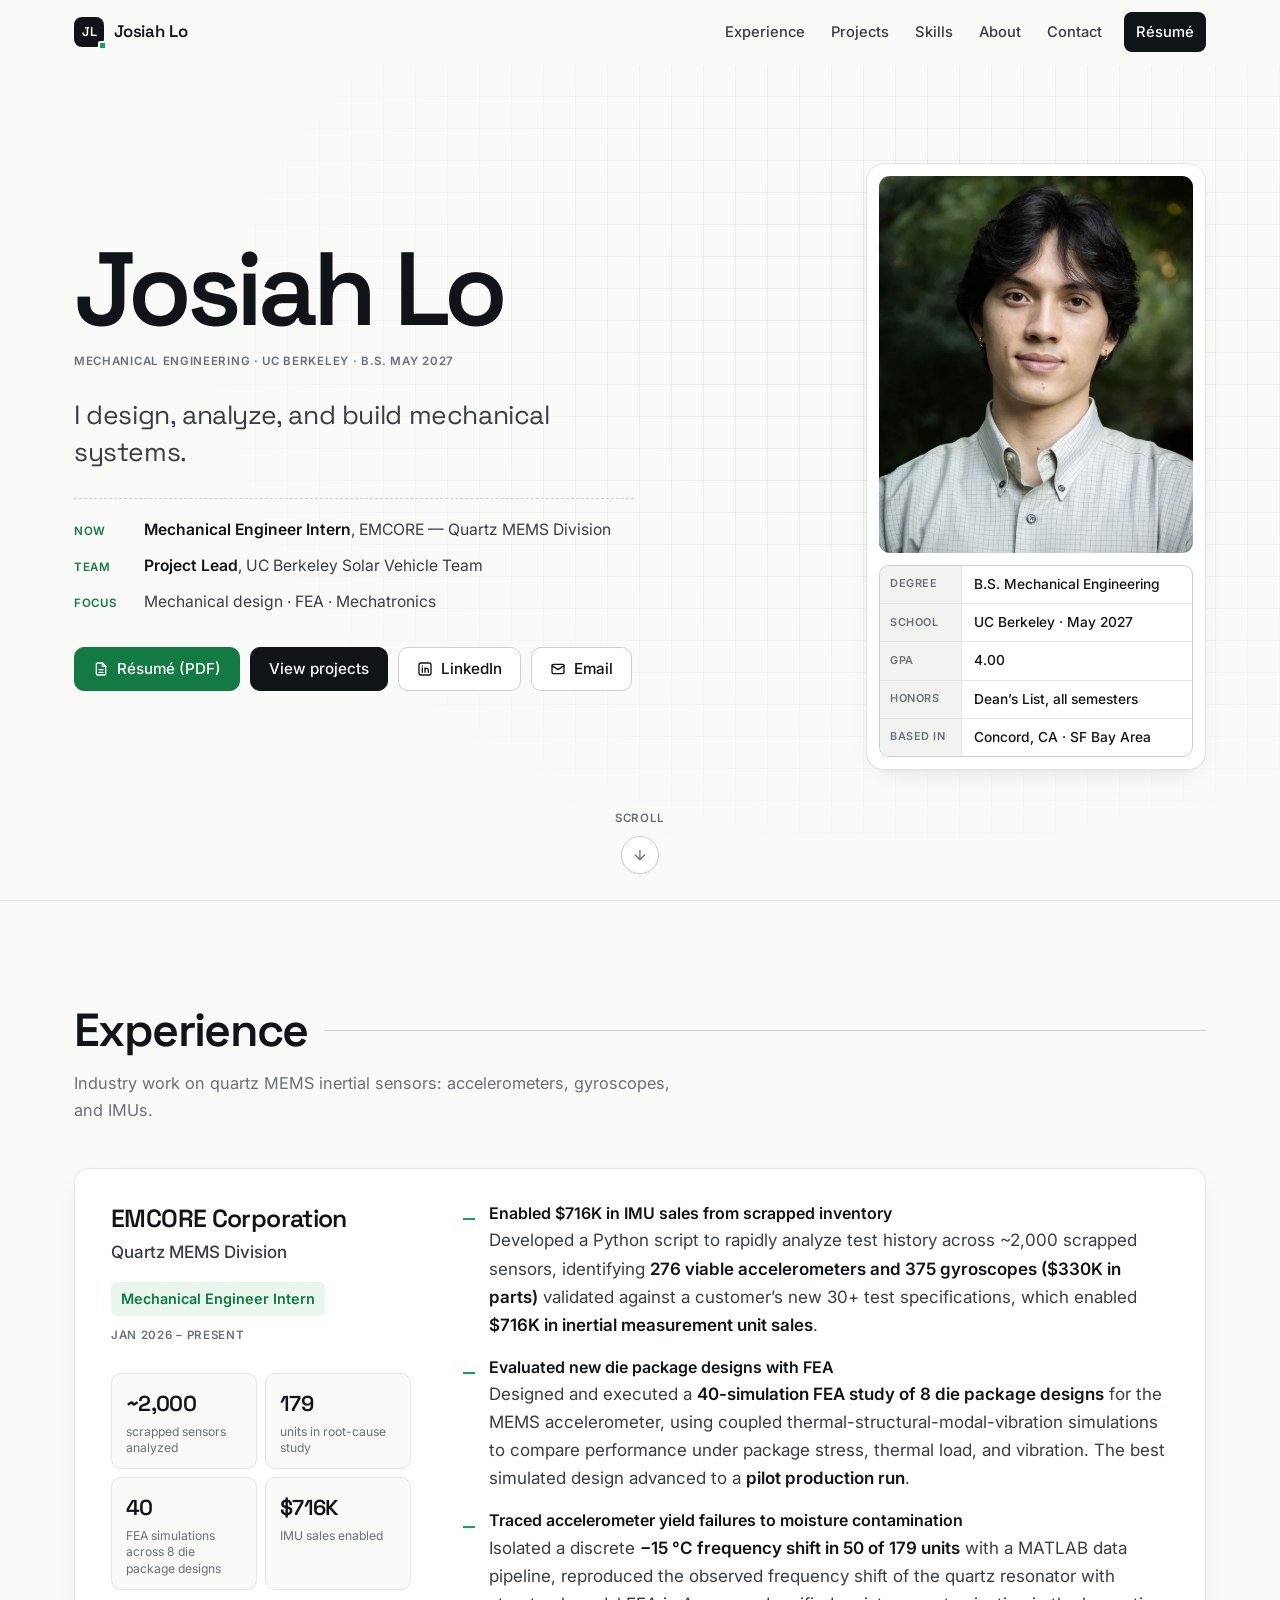
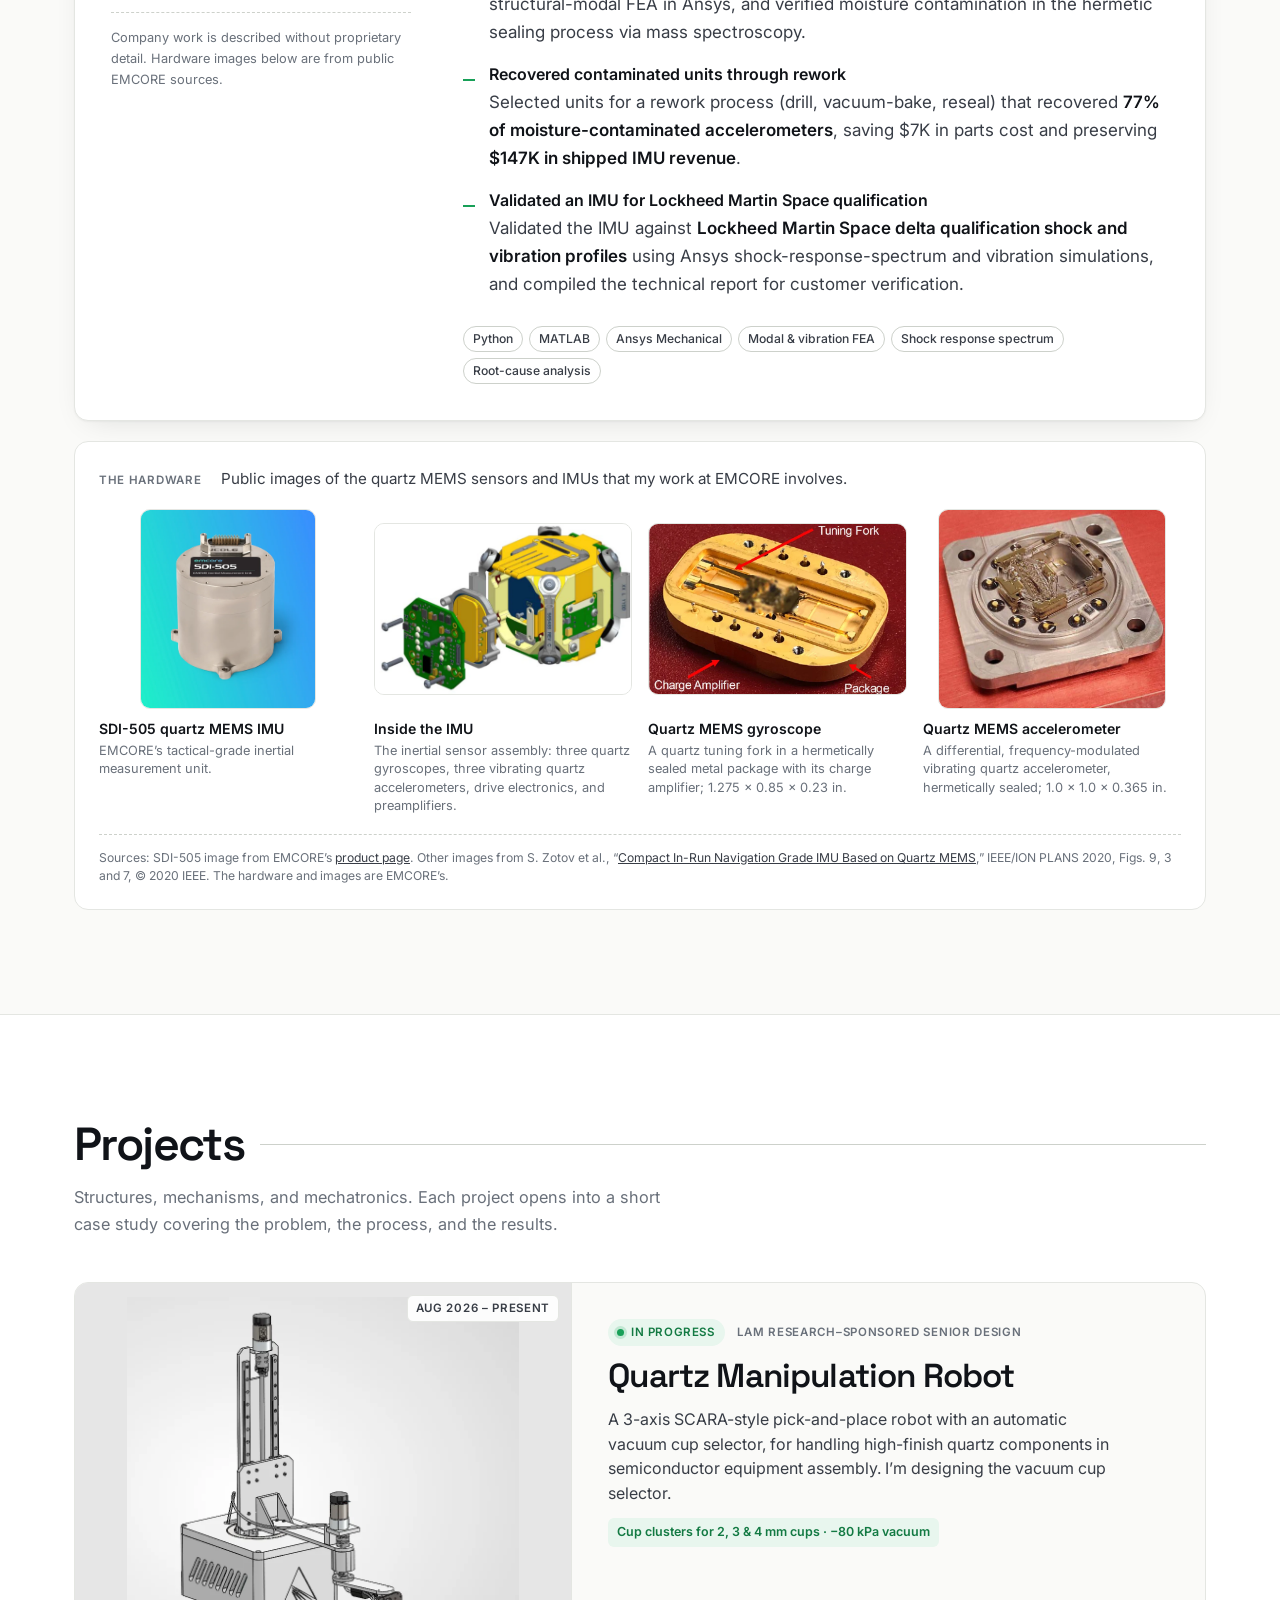
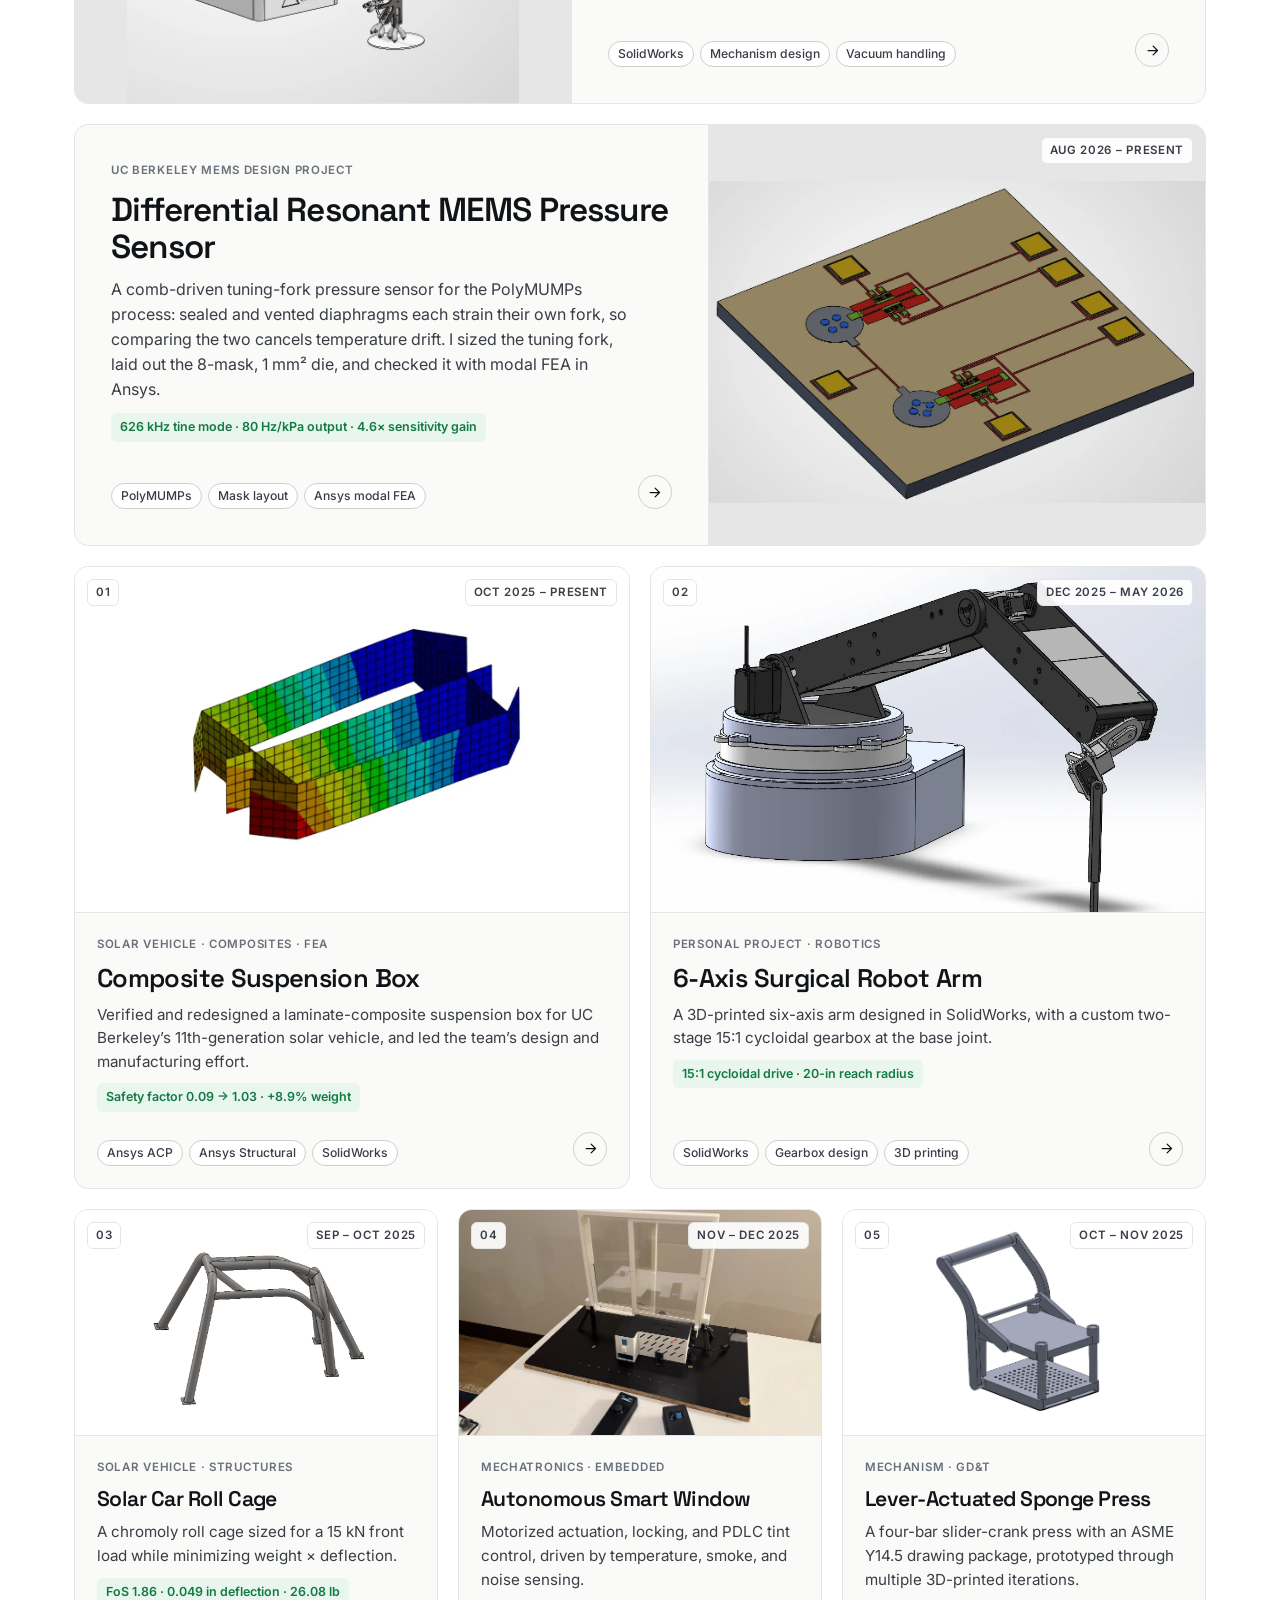
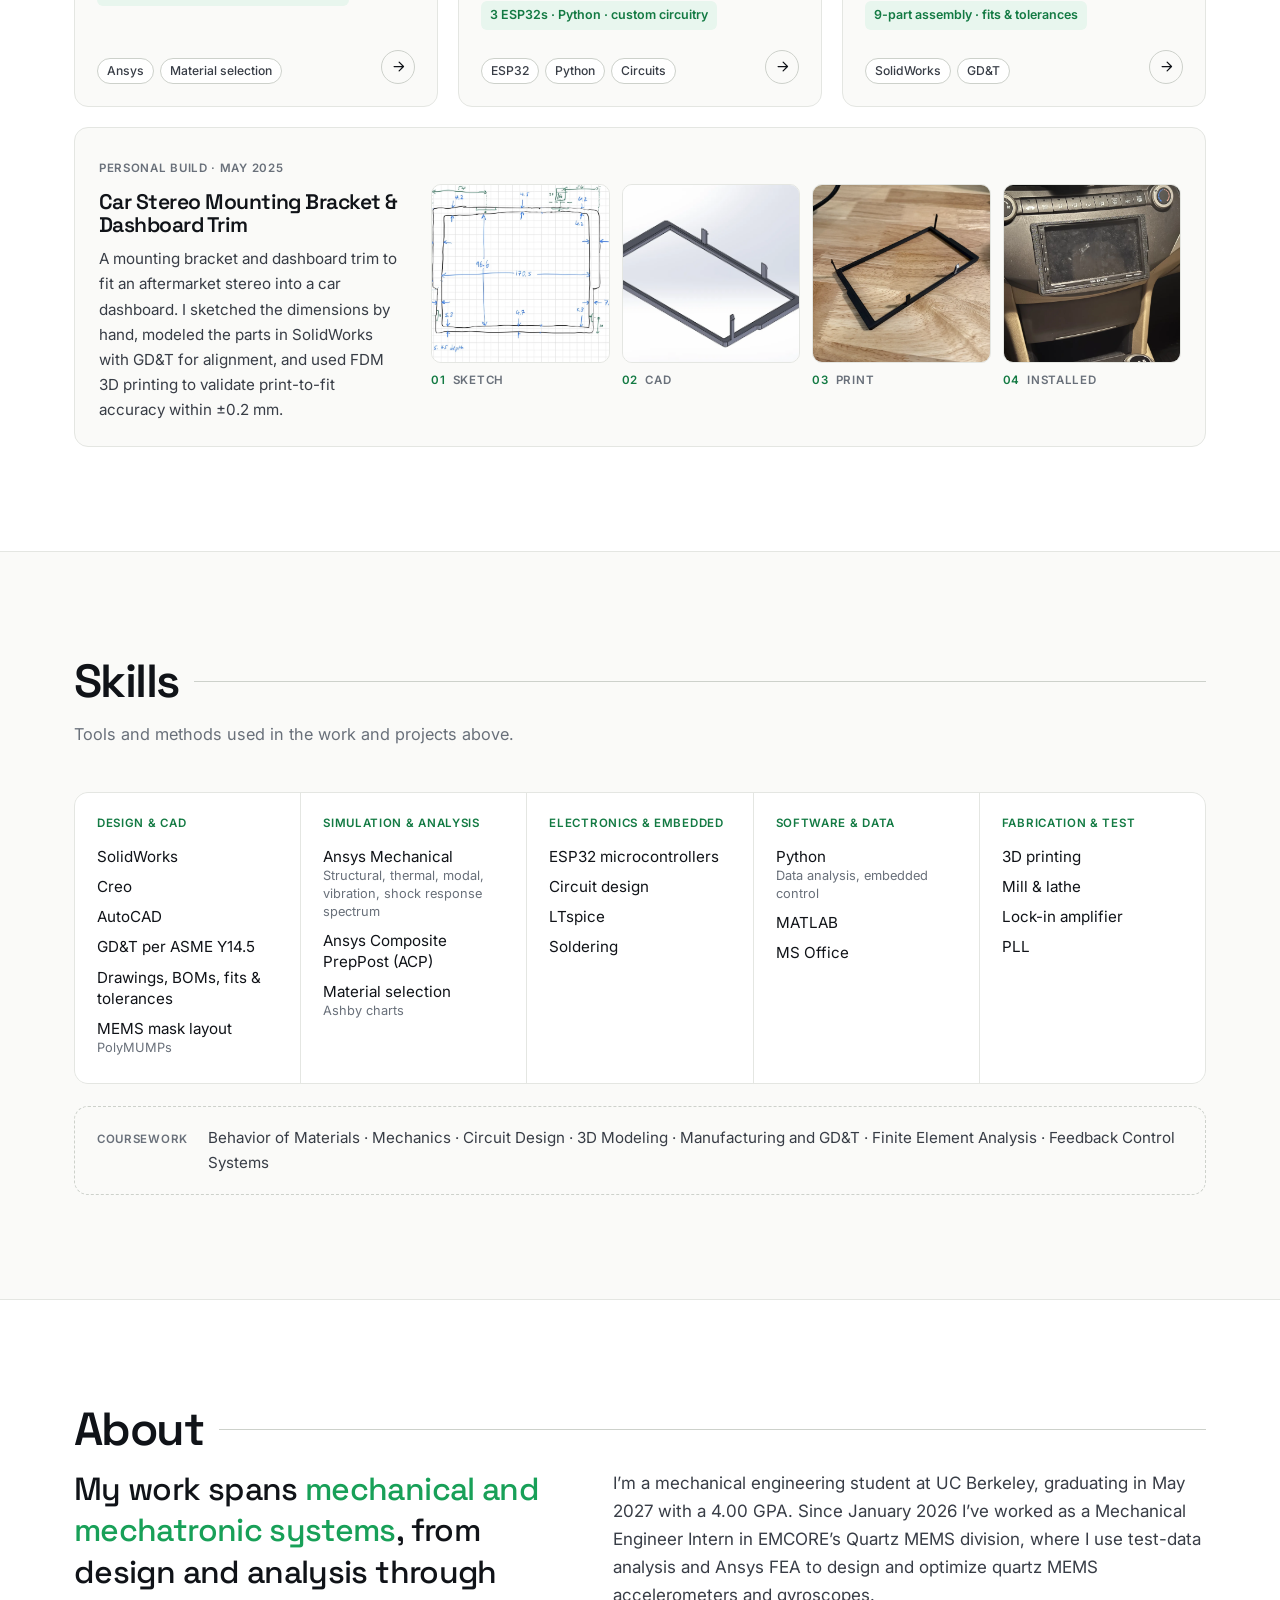
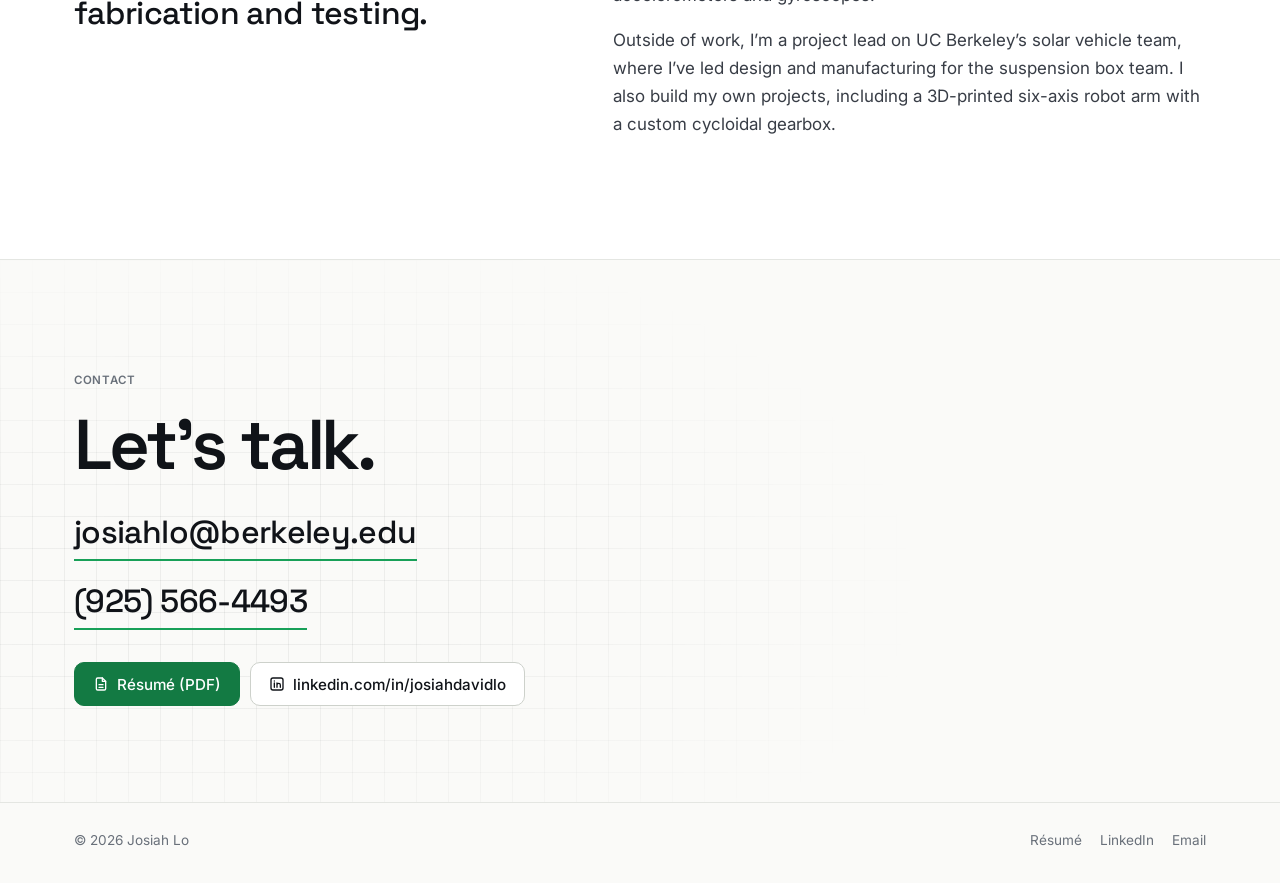
==== commit da52caed: "Add Ansys modal FEA and IMEMS redesign to the MEMS pressure sensor page - 3D die render as the cover" ====
--- a/index.html
+++ b/index.html
@@ -211,17 +211,17 @@
           </a>
 
           <a class="card card--wide card--flip reveal" href="projects/mems-pressure-sensor.html">
-            <div class="card__media card__media--diagram">
-              <img src="assets/img/mems/layout.webp" width="1516" height="1516" alt="PolyMUMPs mask layout of the MEMS pressure sensor die" loading="lazy">
+            <div class="card__media card__media--cad">
+              <img src="assets/img/mems/die-3d.webp" width="1159" height="751" alt="3D model of the MEMS pressure sensor die with its two diaphragm and tuning-fork units and bond pads" loading="lazy">
               <span class="card__date label">Aug 2026 – Present</span>
             </div>
             <div class="card__body">
               <div class="card__meta"><span class="label">UC Berkeley MEMS design project</span></div>
               <h3 class="card__title">Differential Resonant MEMS Pressure Sensor</h3>
-              <p class="card__text">A comb-driven tuning-fork pressure sensor for the PolyMUMPs process: sealed and vented diaphragms each strain their own fork, so comparing the two cancels temperature drift. I sized the tuning fork and laid out the 8-mask, 1 mm² die.</p>
-              <span class="card__metric">670 kHz resonance · 4.6× sensitivity · 2× buckling margin</span>
-              <div class="card__foot">
-                <ul class="tags"><li>PolyMUMPs</li><li>Mask layout</li><li>FEA</li></ul>
+              <p class="card__text">A comb-driven tuning-fork pressure sensor for the PolyMUMPs process: sealed and vented diaphragms each strain their own fork, so comparing the two cancels temperature drift. I sized the tuning fork, laid out the 8-mask, 1 mm² die, and checked it with modal FEA in Ansys.</p>
+              <span class="card__metric">626 kHz tine mode · 80 Hz/kPa output · 4.6× sensitivity gain</span>
+              <div class="card__foot">
+                <ul class="tags"><li>PolyMUMPs</li><li>Mask layout</li><li>Ansys modal FEA</li></ul>
                 <span class="card__go" aria-hidden="true"><svg viewBox="0 0 24 24" fill="none" stroke="currentColor" stroke-width="2" stroke-linecap="round" stroke-linejoin="round"><path d="M5 12h14M13 5l7 7-7 7"/></svg></span>
               </div>
             </div>
--- a/assets/css/style.css
+++ b/assets/css/style.css
@@ -1196,6 +1196,14 @@
 }
 .fig figcaption, .gallery figcaption { margin-top: 10px; font-size: 0.86rem; line-height: 1.45; color: var(--muted); }
 .fig img.tall { max-height: 520px; object-fit: contain; }
+.fig__video {
+  display: block;
+  width: 100%;
+  height: auto;
+  border: 1px solid var(--line);
+  border-radius: 12px;
+  background: #e9ecee;
+}
 .fig-row { display: grid; grid-template-columns: repeat(2, minmax(0, 1fr)); gap: 16px; margin: 28px 0; }
 .fig-row .fig { margin: 0; }
 .fig-row img { aspect-ratio: 4 / 3; object-fit: contain; }
@@ -1284,6 +1292,58 @@
 }
 .toast.is-visible { opacity: 1; transform: translate(-50%, 0); }
 
+/* ---------- 3D viewer (Lam-Q animation) ---------- */
+
+.viewer {
+  margin: 28px 0 0;
+  overflow: hidden;
+  border: 1px solid var(--line);
+  border-radius: 18px;
+  background: var(--surface);
+  box-shadow: var(--shadow);
+}
+.viewer__head { padding: 20px 22px 14px; border-bottom: 1px solid var(--line); }
+.viewer__title { font-size: 1.35rem; letter-spacing: -0.02em; }
+.viewer__sub { margin: 6px 0 0; color: var(--muted); font-size: 0.92rem; }
+.viewer__stage { position: relative; aspect-ratio: 4 / 3; max-height: 78vh; width: 100%; background: #eef0ec; cursor: grab; }
+.viewer__stage:active { cursor: grabbing; }
+.viewer__stage canvas { display: block; width: 100% !important; height: 100% !important; }
+.viewer__bar {
+  display: flex;
+  align-items: center;
+  gap: 12px 18px;
+  flex-wrap: wrap;
+  padding: 12px 16px 12px 22px;
+  border-top: 1px solid var(--line);
+}
+.viewer__status { color: var(--accent-ink); min-width: 15ch; }
+.viewer__hint { margin-right: auto; color: var(--muted); font-size: 0.85rem; }
+.viewer__play {
+  display: inline-flex;
+  align-items: center;
+  gap: 8px;
+  height: 36px;
+  padding: 0 14px;
+  border: 1px solid var(--line-2);
+  border-radius: 999px;
+  background: var(--surface);
+  color: var(--ink);
+  font: 500 0.88rem var(--font-body);
+  cursor: pointer;
+}
+.viewer__play:hover { border-color: var(--ink); }
+.viewer__play svg { width: 14px; height: 14px; fill: currentColor; }
+.viewer__play .i-play { display: none; }
+.viewer__play[data-state="paused"] .i-play { display: inline; }
+.viewer__play[data-state="paused"] .i-pause { display: none; }
+.viewer__fallback { display: none; margin: 0; padding: 18px 22px; color: var(--muted); }
+.viewer--fallback .viewer__stage, .viewer--fallback .viewer__bar { display: none; }
+.viewer--fallback .viewer__fallback { display: block; }
+@media (max-width: 640px) {
+  .viewer__stage { aspect-ratio: 4 / 3; }
+  .viewer__hint { display: none; }
+}
+
 /* ---------- Lightbox ---------- */
 
 .lightbox {
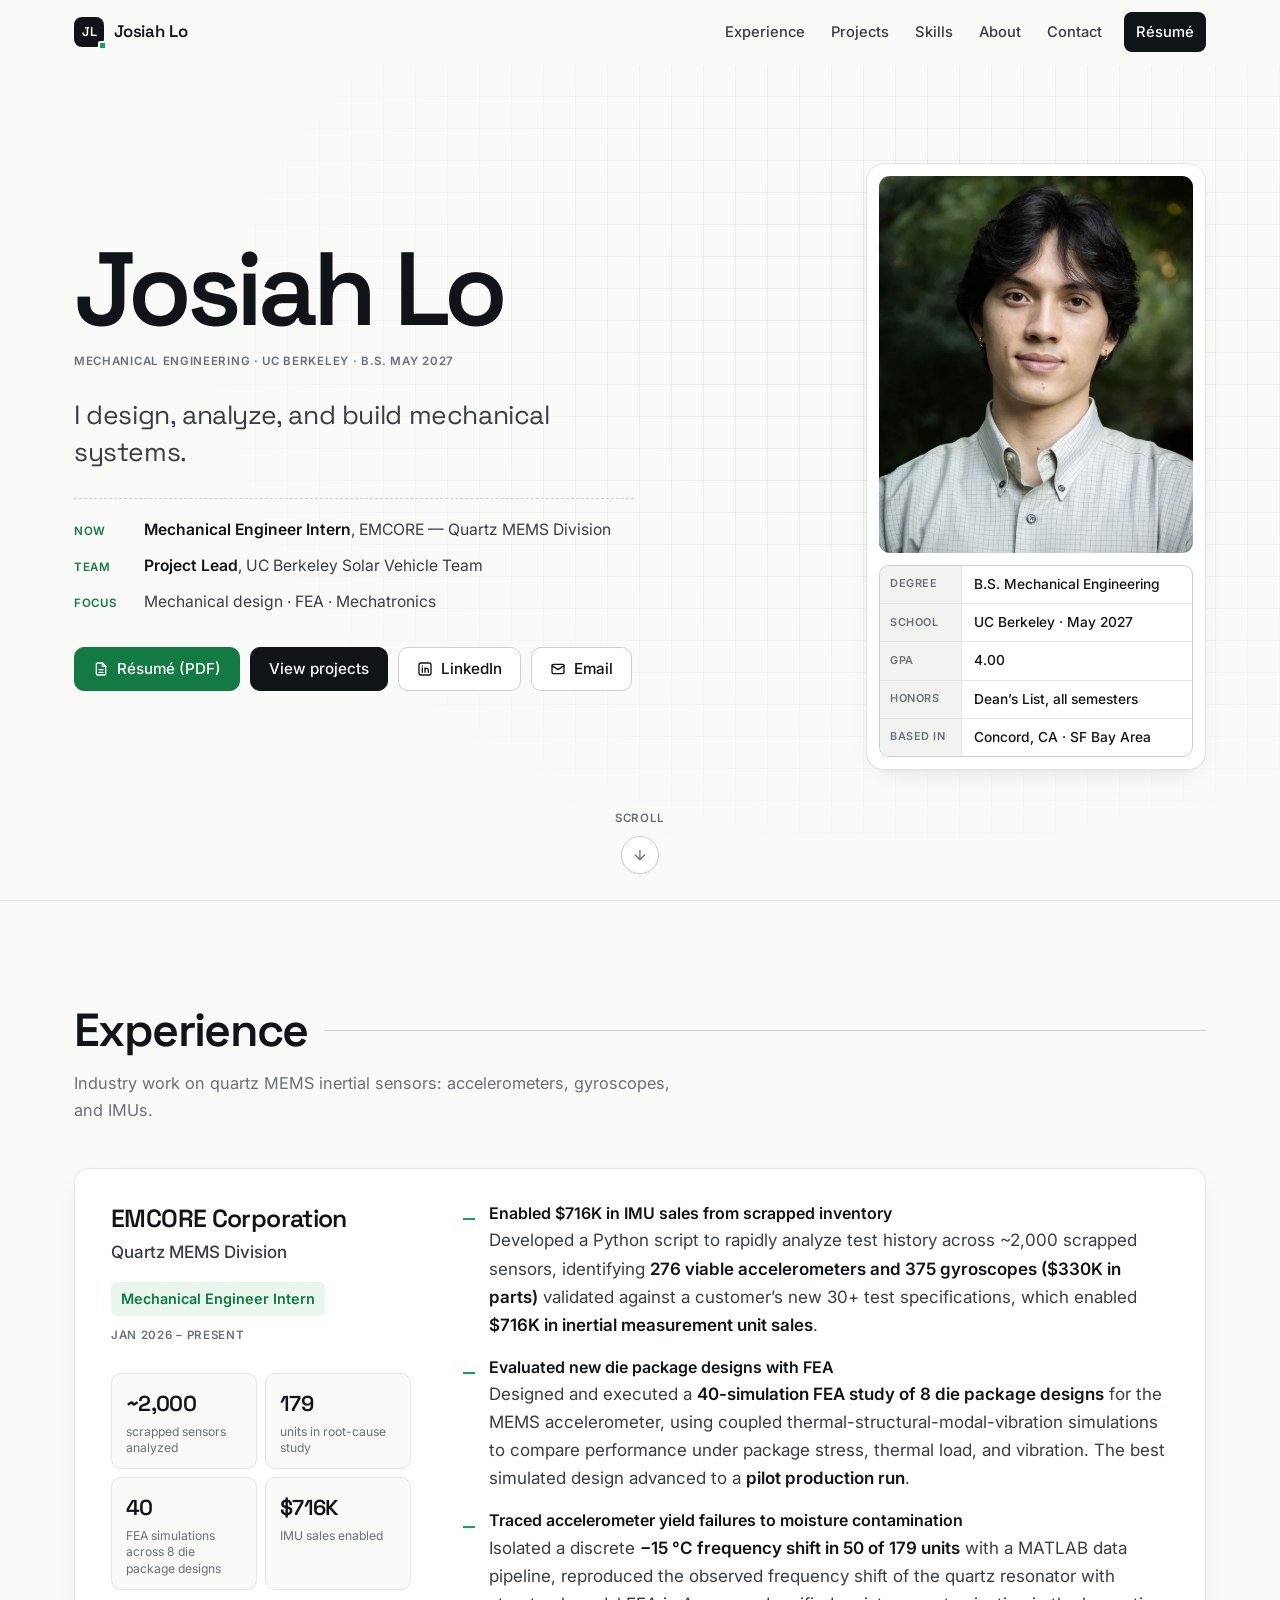
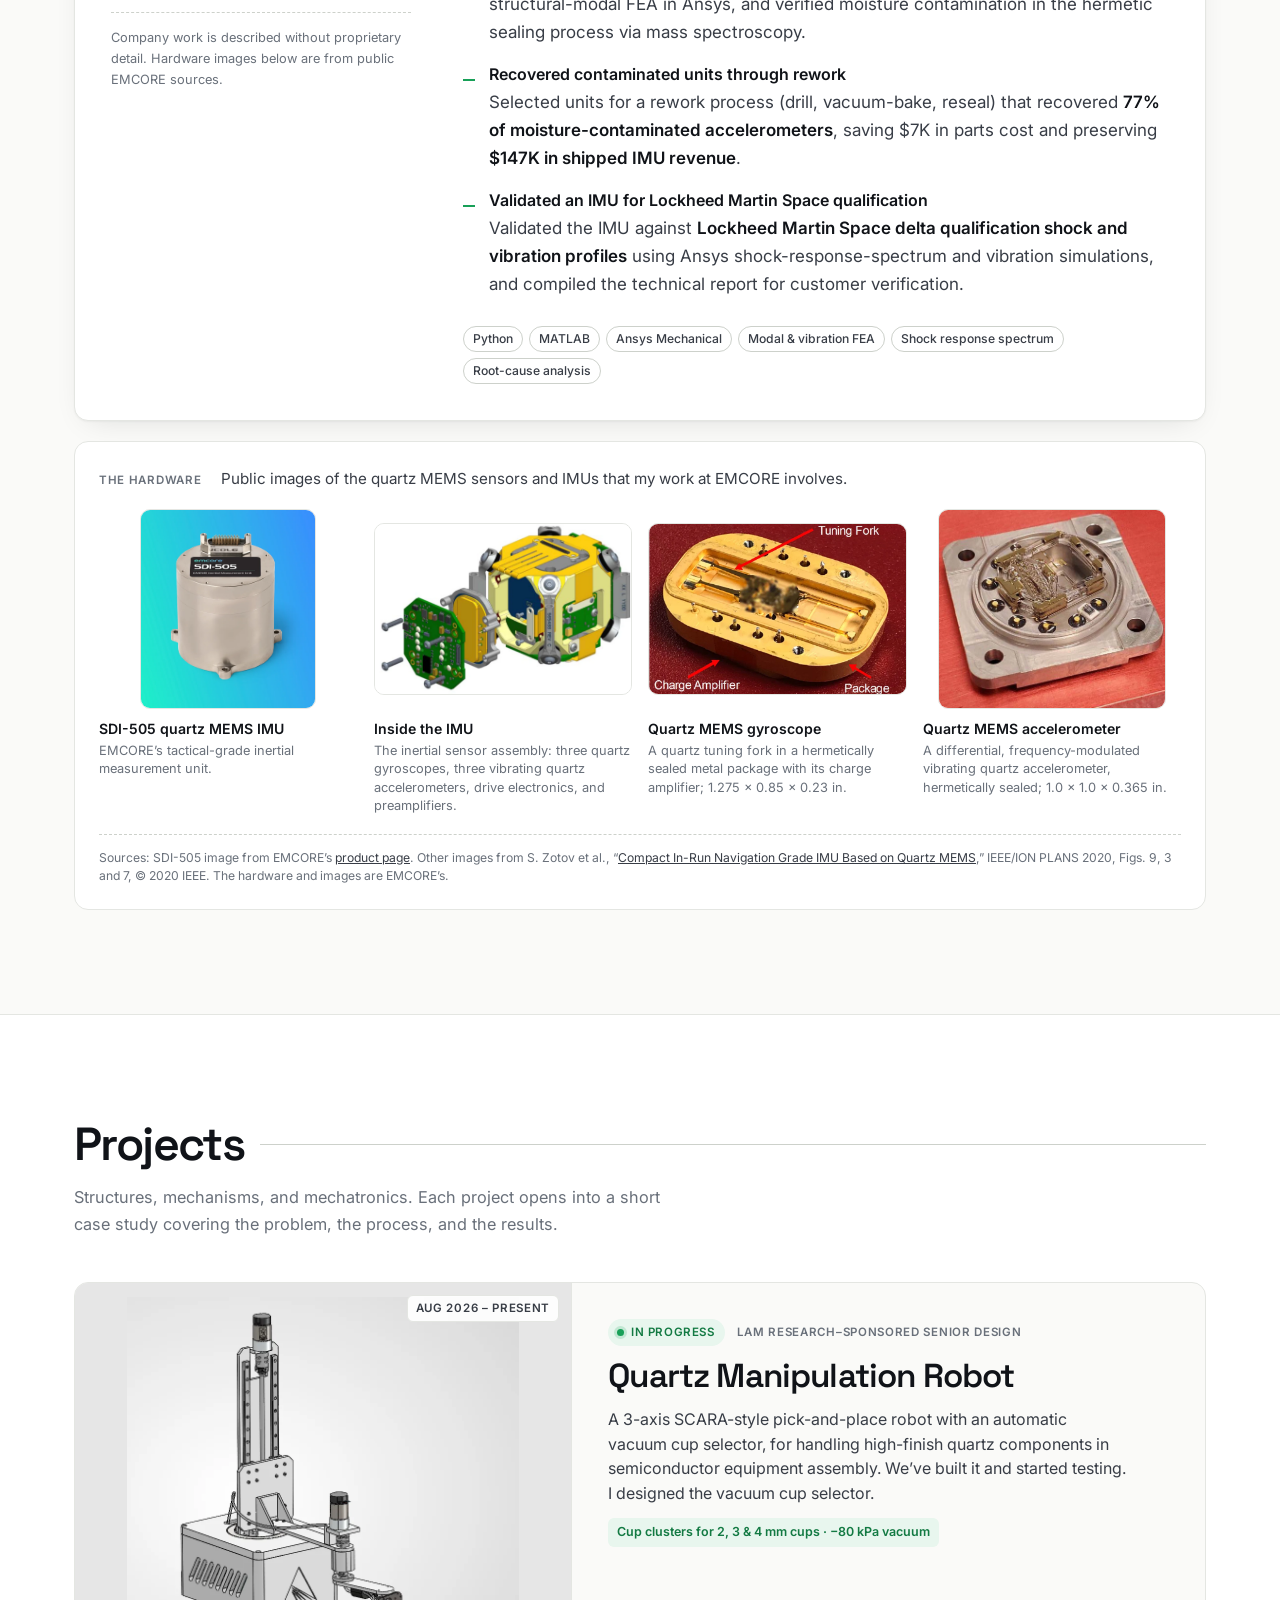
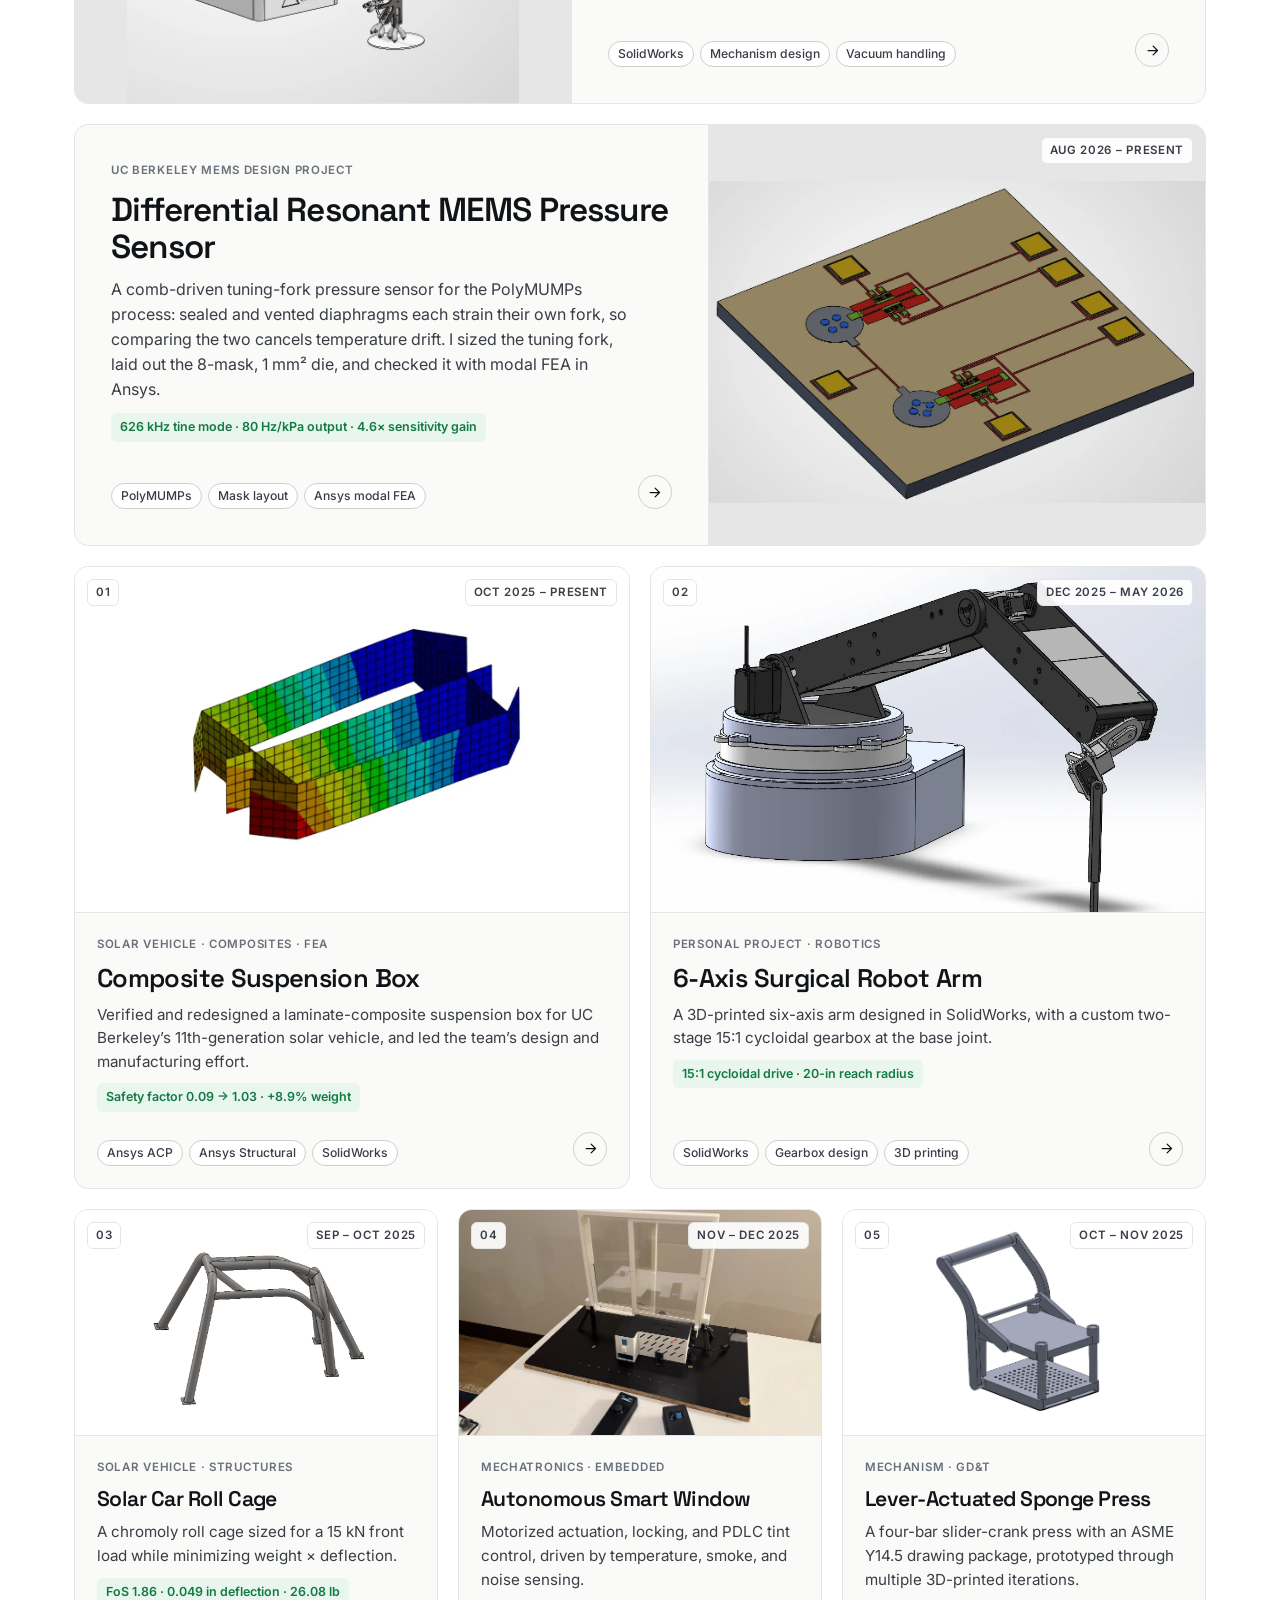
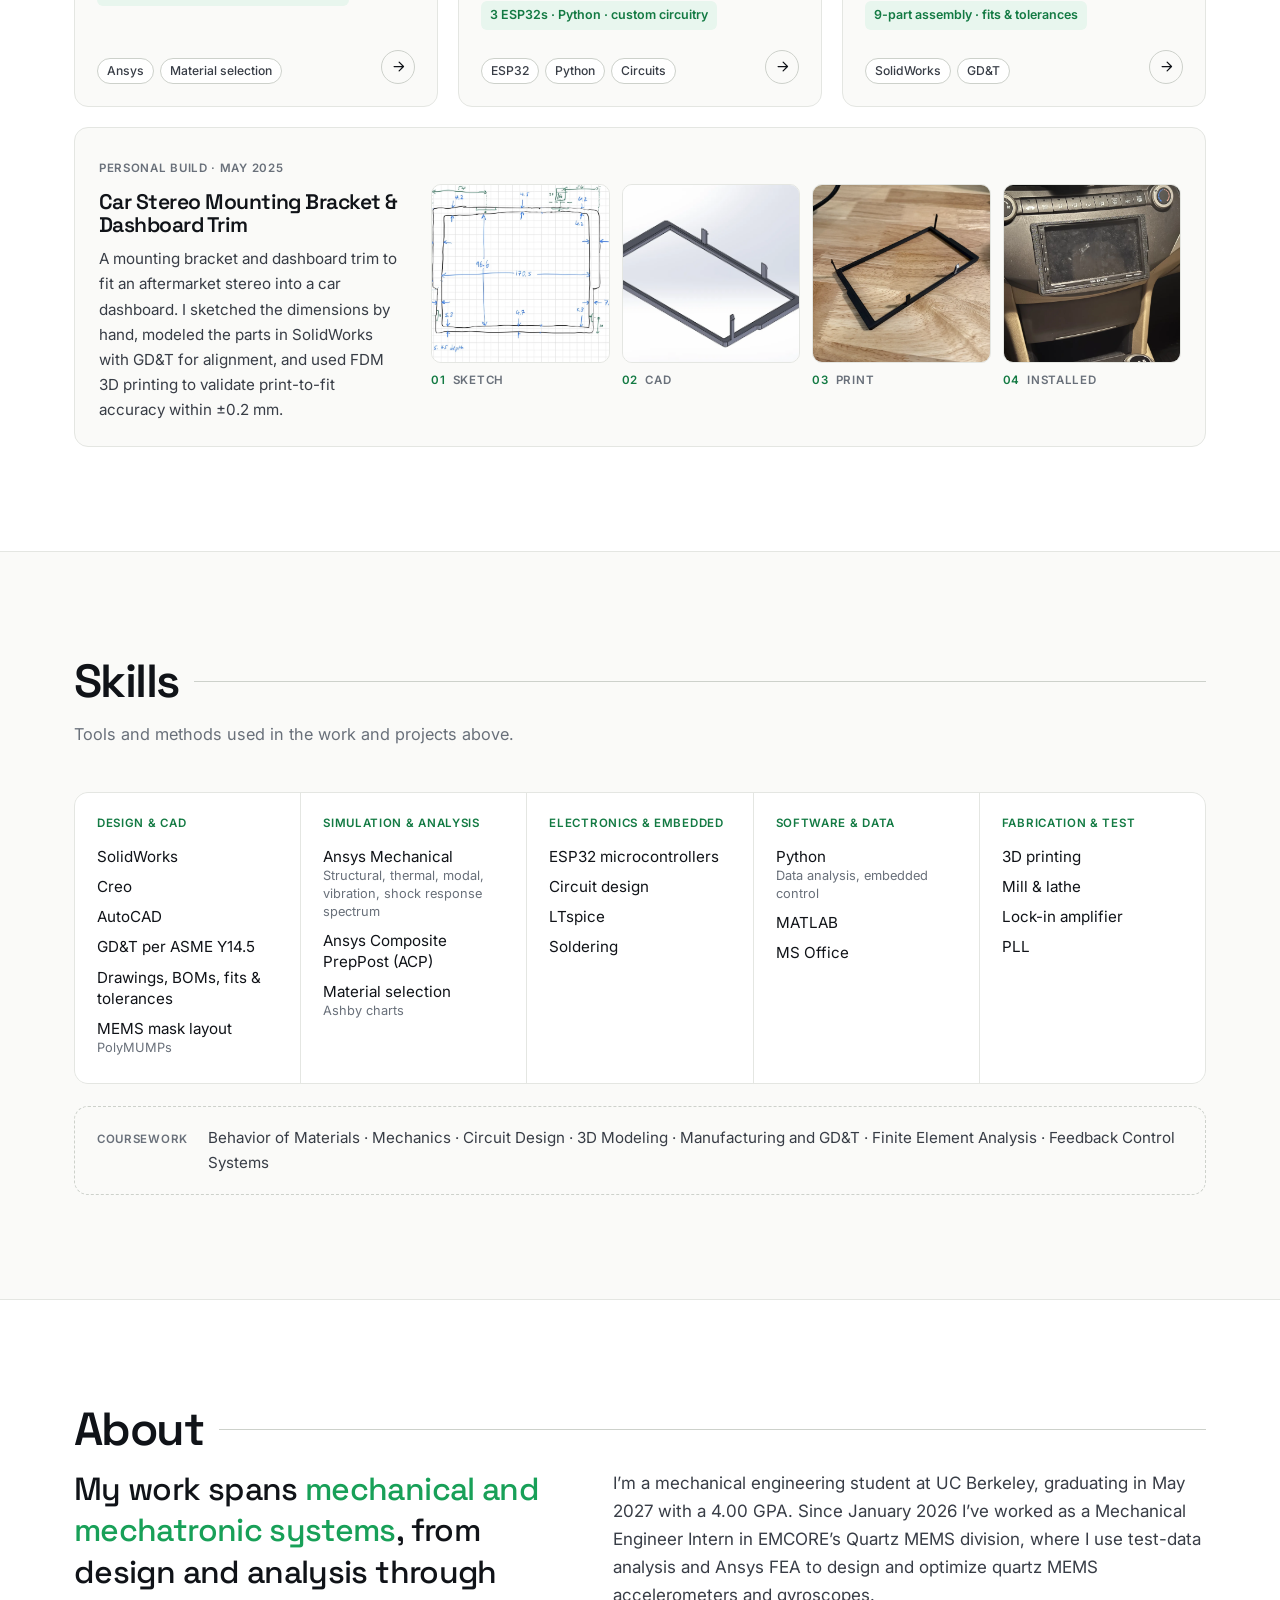
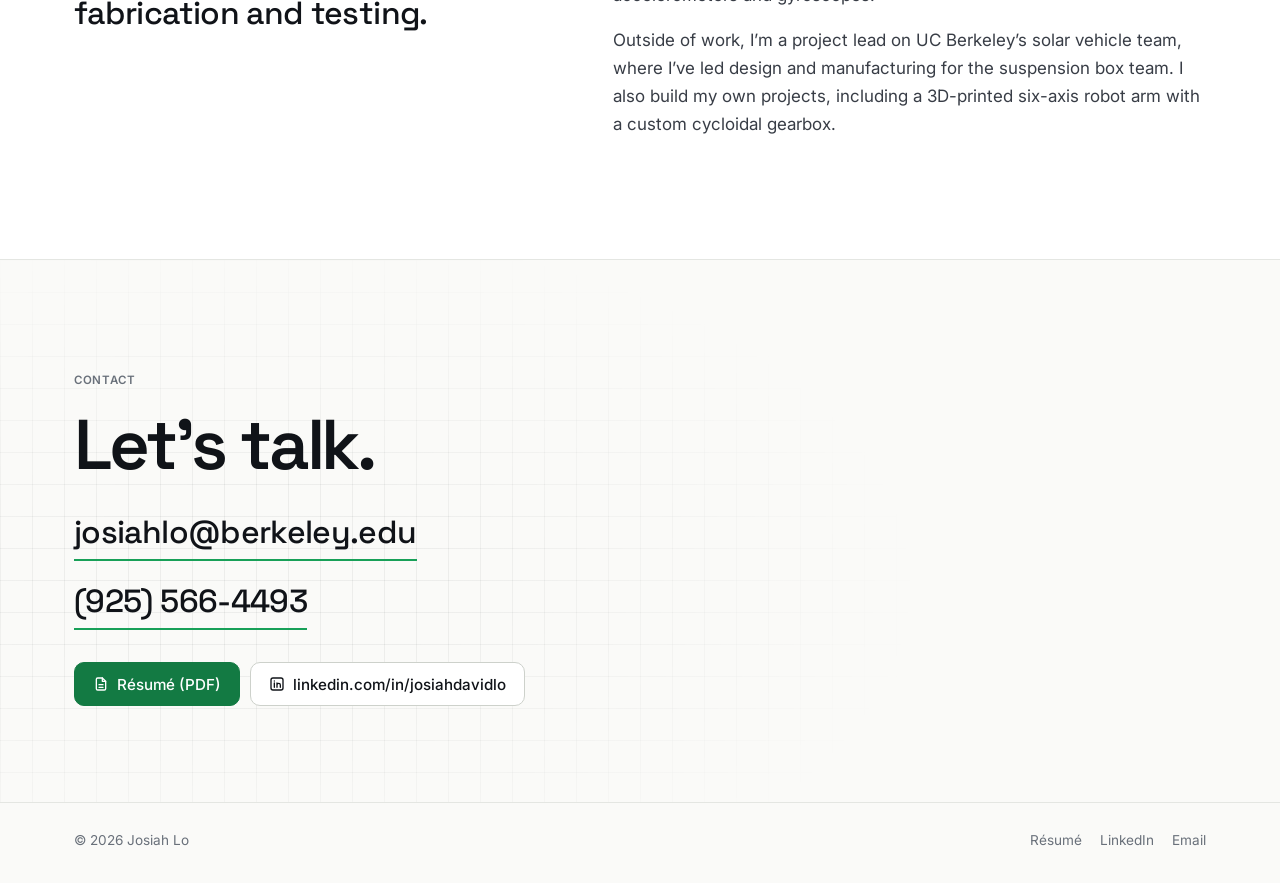
==== commit c53068f0: "Add Lam-Q build photos and first test video; add MEMS v4.1 CAD Lam-Q: new "Build and first test" sec" ====
--- a/index.html
+++ b/index.html
@@ -201,7 +201,7 @@
             <div class="card__body">
               <div class="card__meta"><span class="pill">In progress</span><span class="label">Lam Research–sponsored senior design</span></div>
               <h3 class="card__title">Quartz Manipulation Robot</h3>
-              <p class="card__text">A 3-axis SCARA-style pick-and-place robot with an automatic vacuum cup selector, for handling high-finish quartz components in semiconductor equipment assembly. I’m designing the vacuum cup selector.</p>
+              <p class="card__text">A 3-axis SCARA-style pick-and-place robot with an automatic vacuum cup selector, for handling high-finish quartz components in semiconductor equipment assembly. We’ve built it and started testing. I designed the vacuum cup selector.</p>
               <span class="card__metric">Cup clusters for 2, 3 &amp; 4 mm cups · −80 kPa vacuum</span>
               <div class="card__foot">
                 <ul class="tags"><li>SolidWorks</li><li>Mechanism design</li><li>Vacuum handling</li></ul>
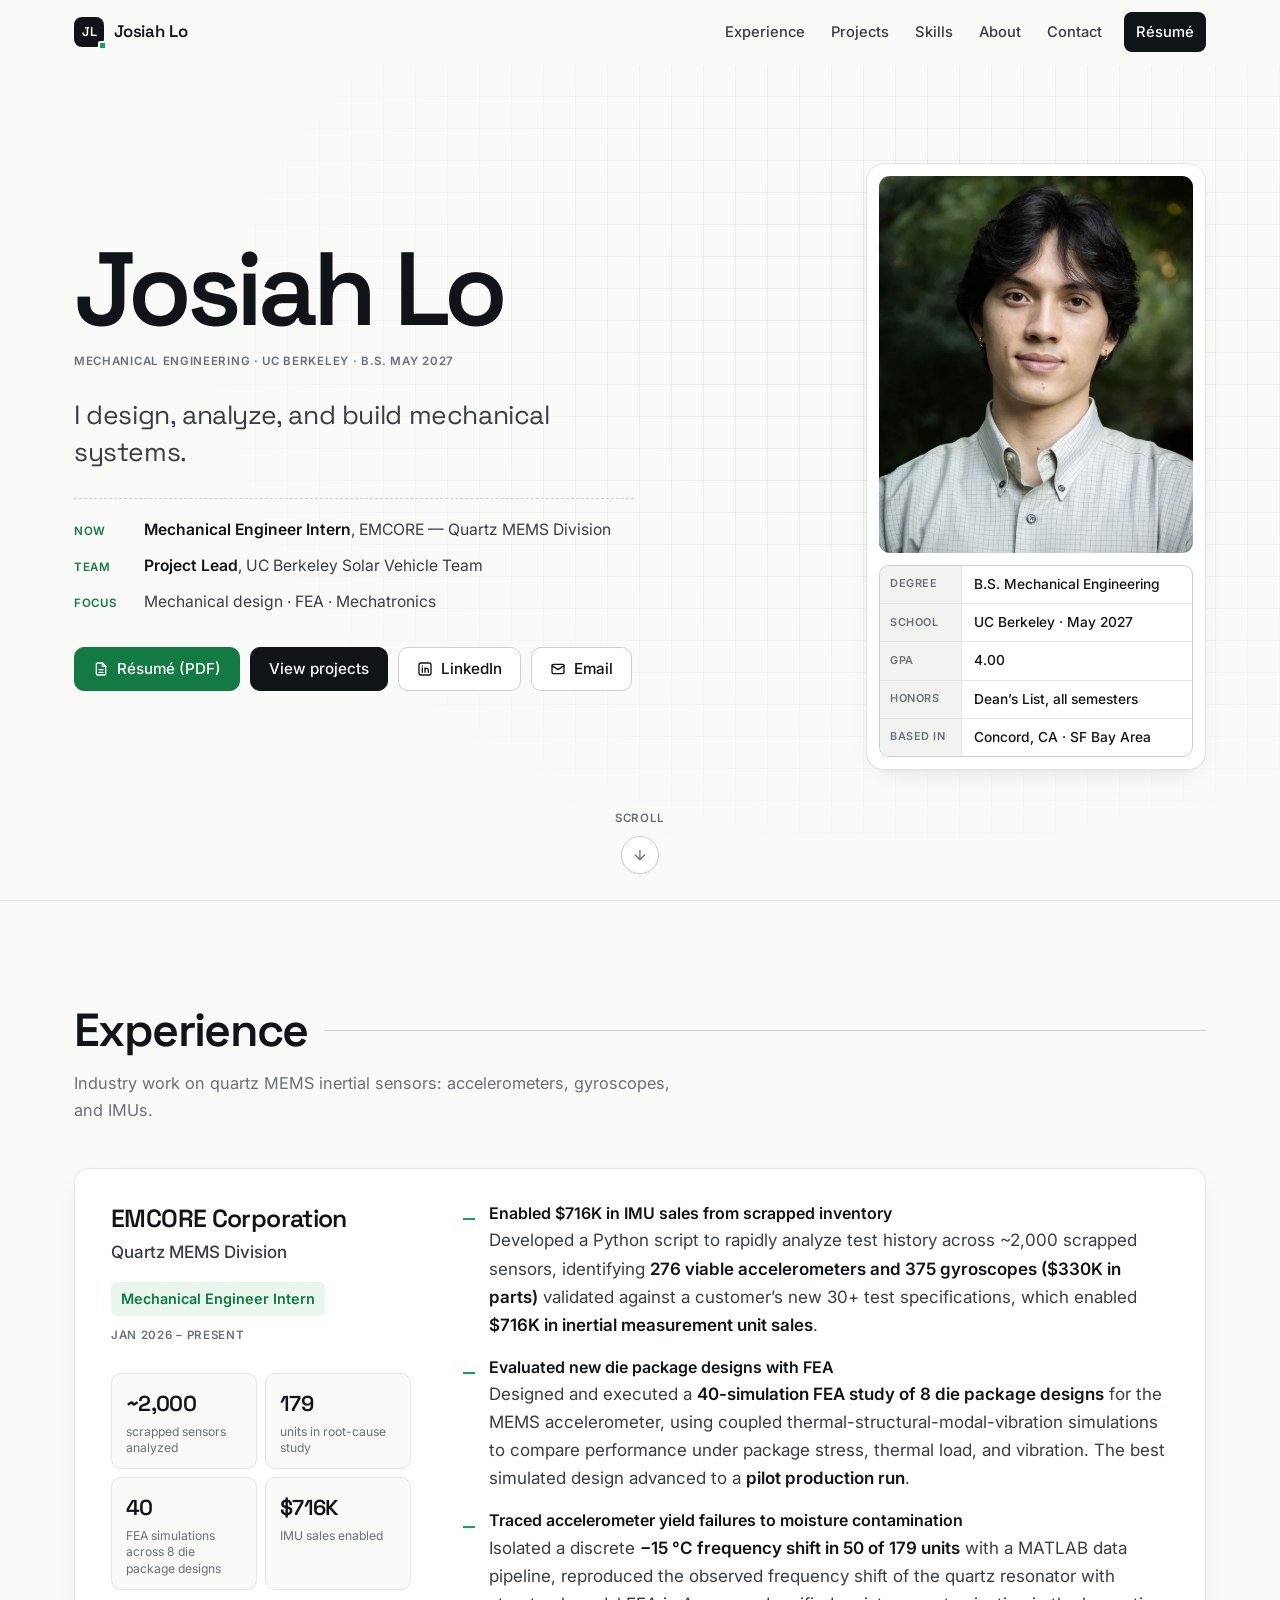
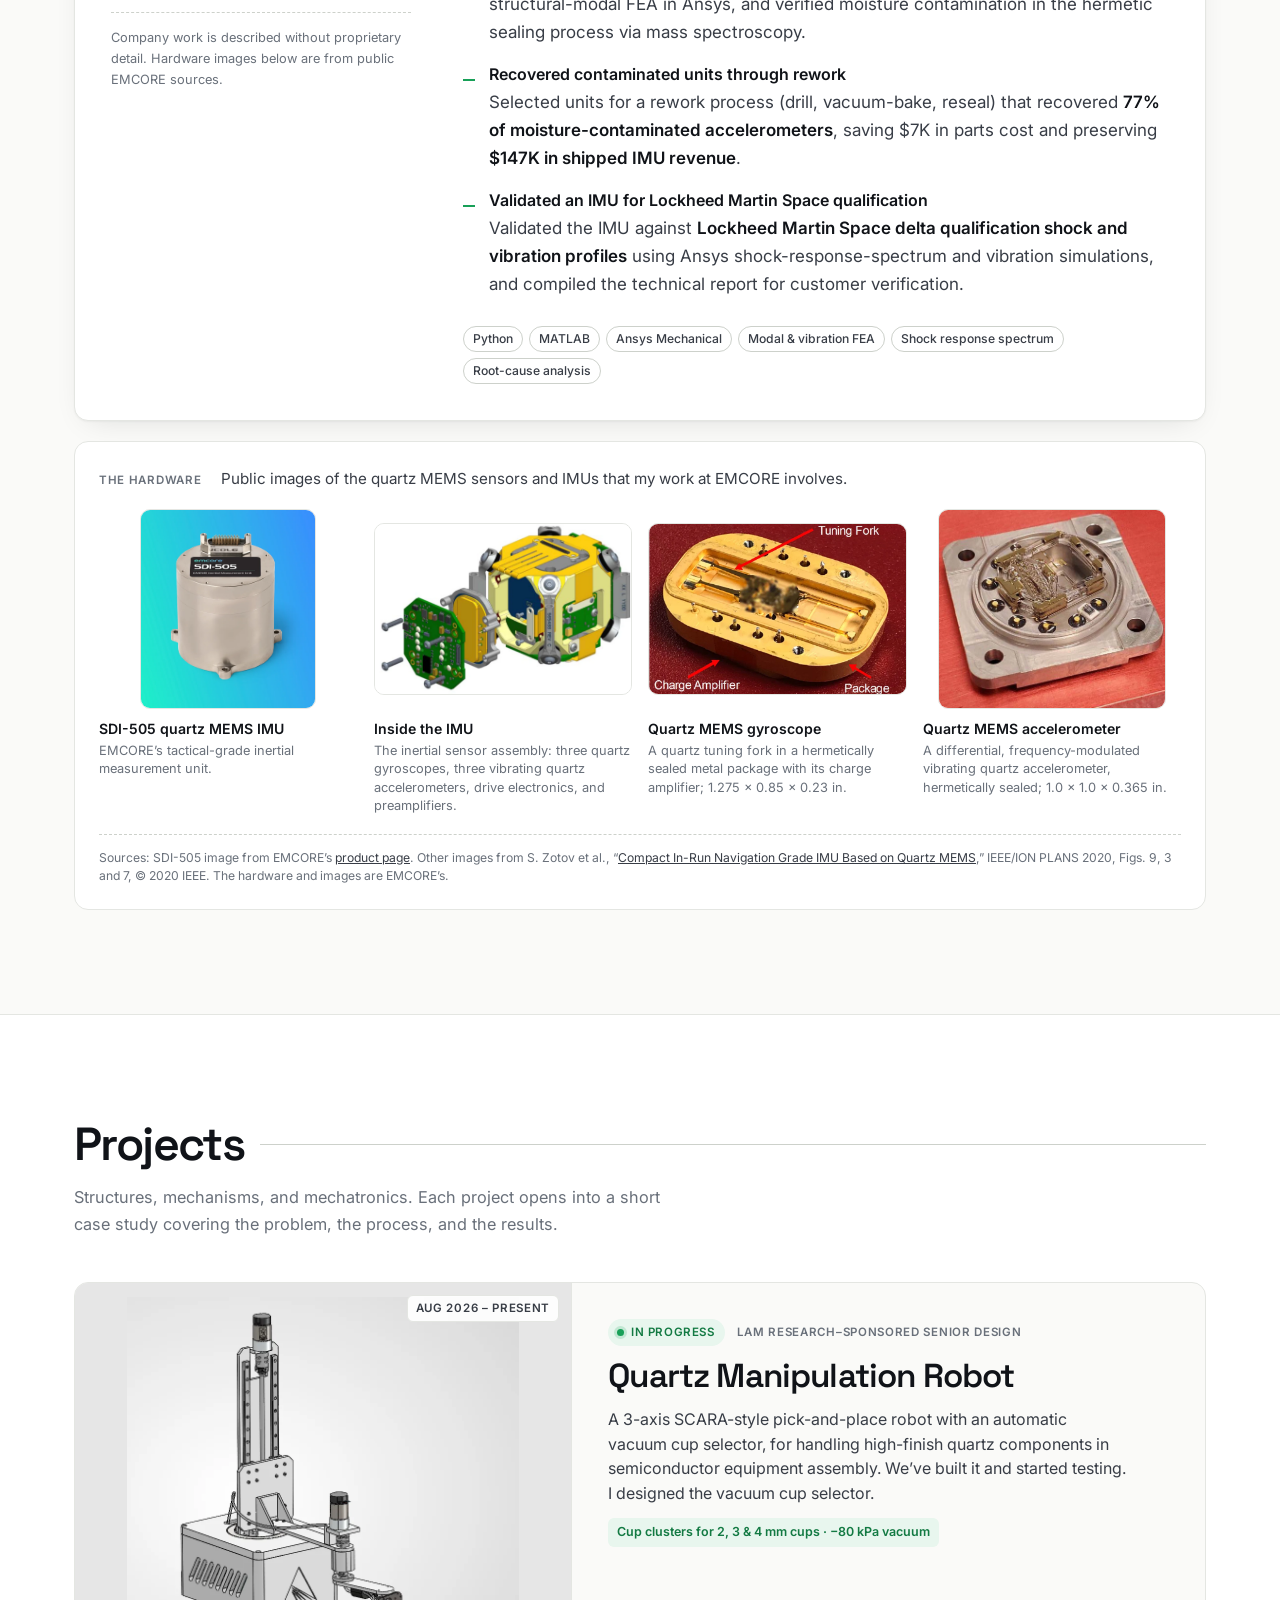
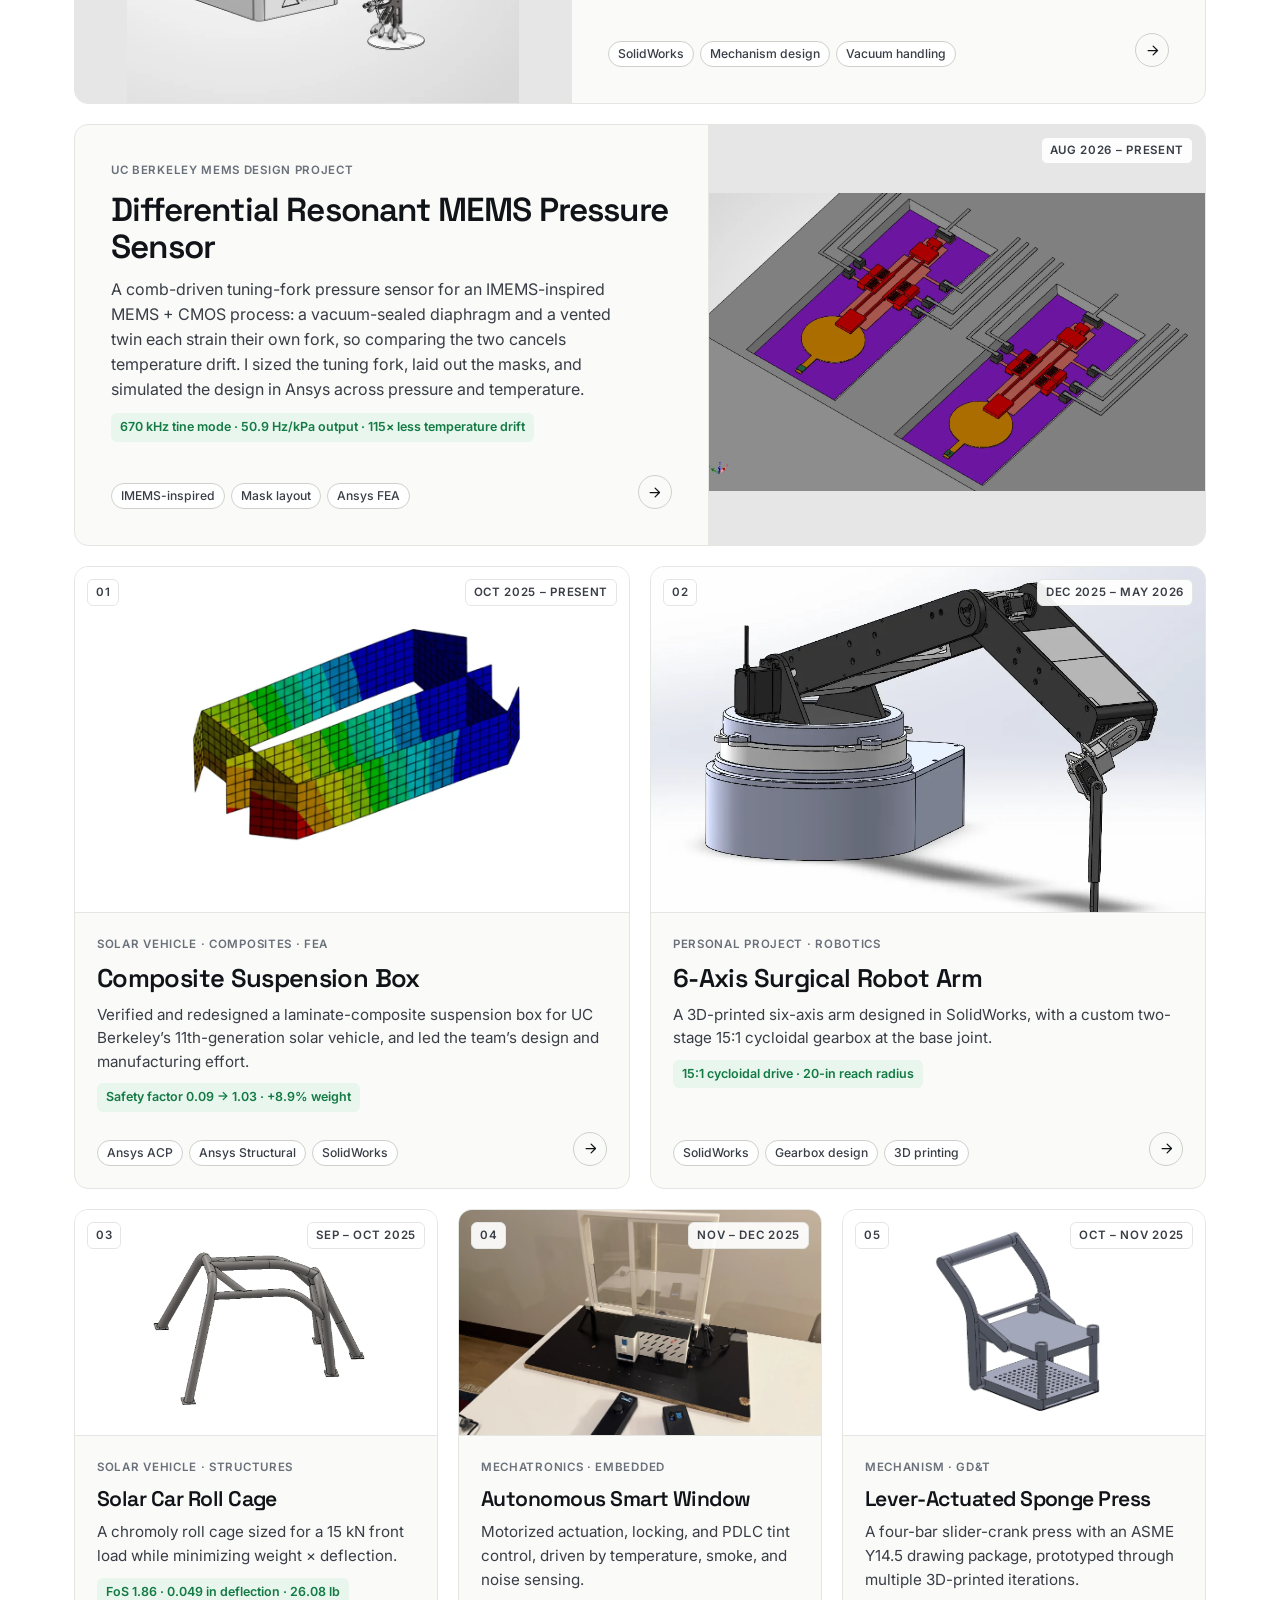
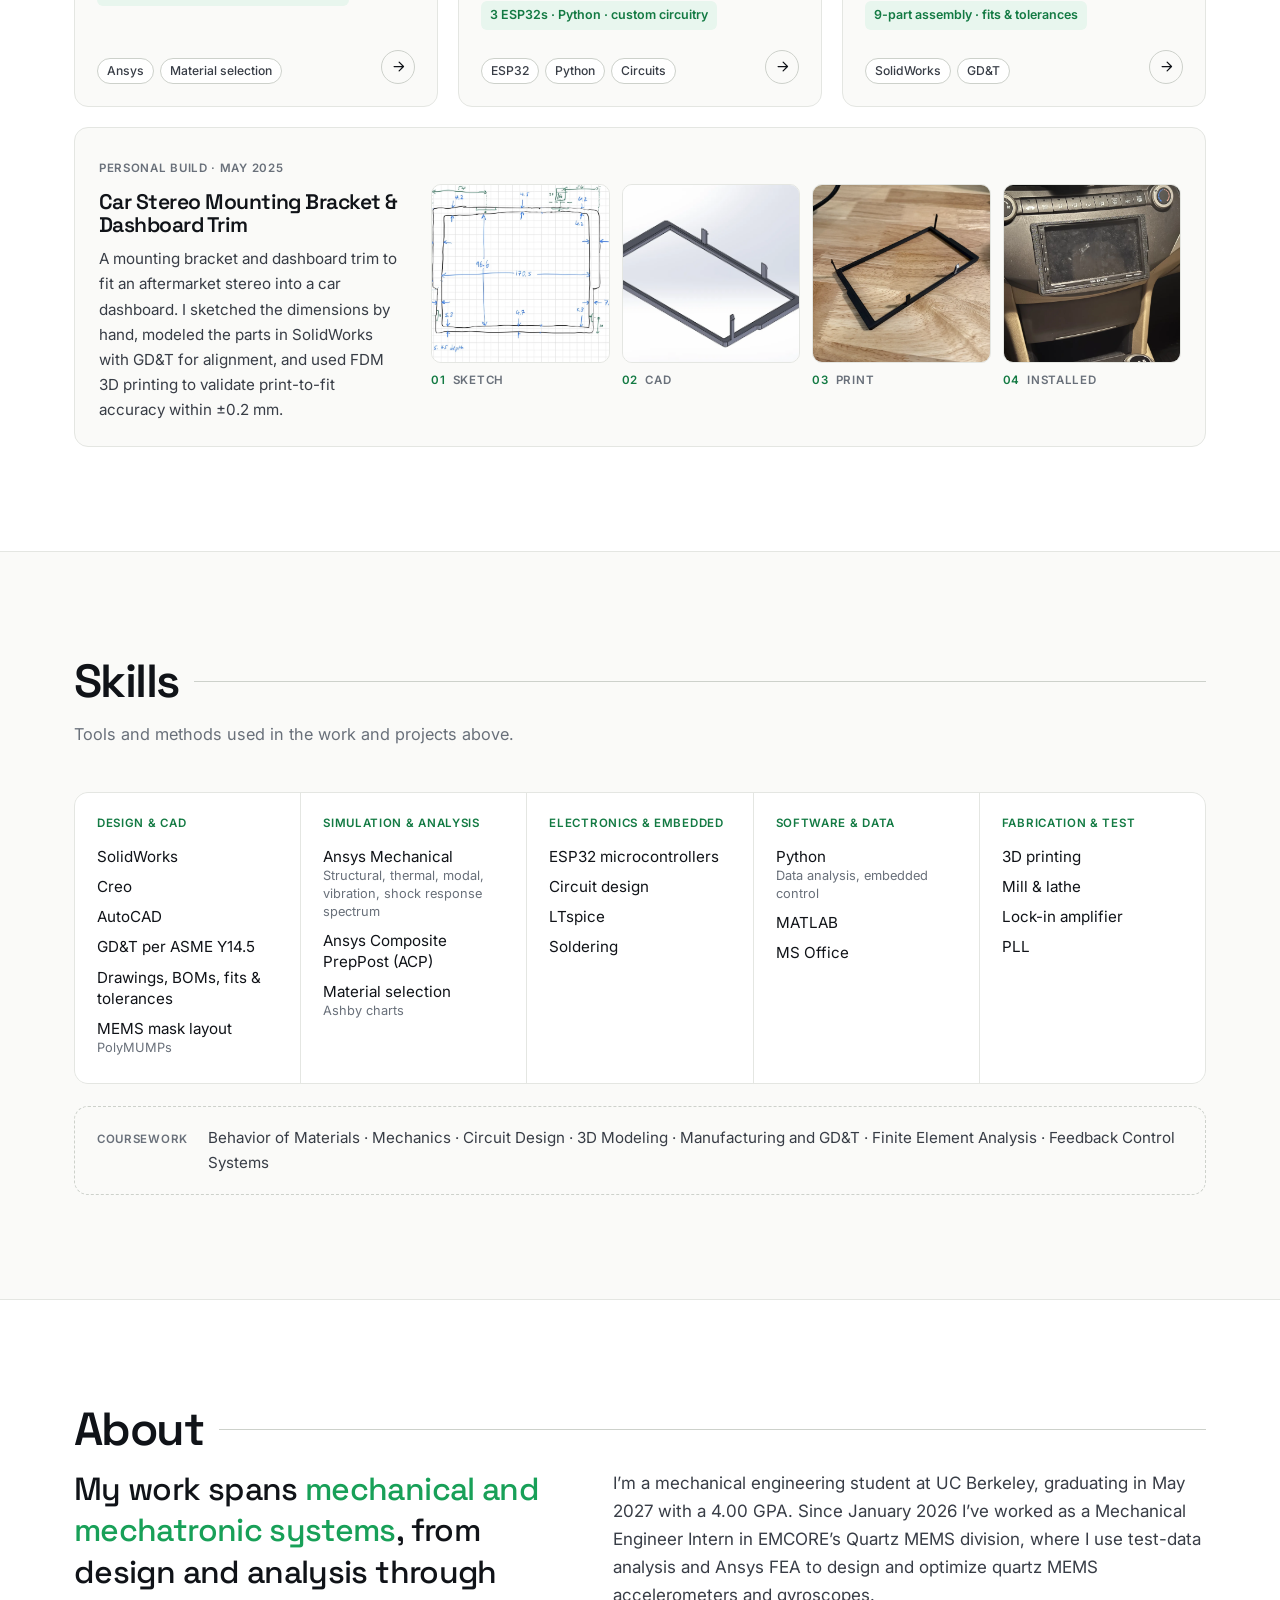
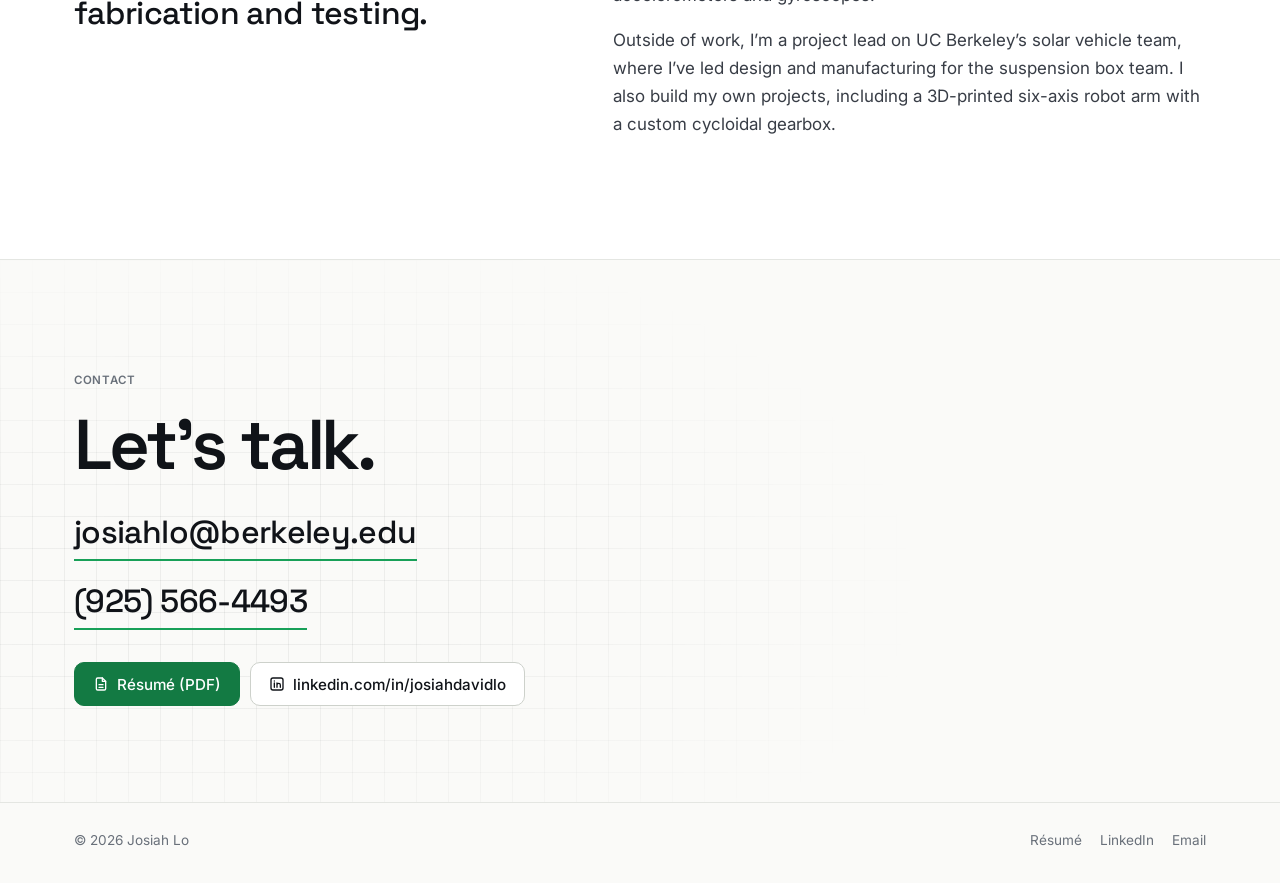
==== commit efc5af92: "Rebuild the MEMS page around the final design and its FEA results The page now leads with the final " ====
--- a/index.html
+++ b/index.html
@@ -212,16 +212,16 @@
 
           <a class="card card--wide card--flip reveal" href="projects/mems-pressure-sensor.html">
             <div class="card__media card__media--cad">
-              <img src="assets/img/mems/die-3d.webp" width="1159" height="751" alt="3D model of the MEMS pressure sensor die with its two diaphragm and tuning-fork units and bond pads" loading="lazy">
+              <img src="assets/img/mems/final-die.webp" width="1409" height="845" alt="CAD of the final MEMS pressure sensor die with its two diaphragm and tuning-fork units in their trenches" loading="lazy">
               <span class="card__date label">Aug 2026 – Present</span>
             </div>
             <div class="card__body">
               <div class="card__meta"><span class="label">UC Berkeley MEMS design project</span></div>
               <h3 class="card__title">Differential Resonant MEMS Pressure Sensor</h3>
-              <p class="card__text">A comb-driven tuning-fork pressure sensor for the PolyMUMPs process: sealed and vented diaphragms each strain their own fork, so comparing the two cancels temperature drift. I sized the tuning fork, laid out the 8-mask, 1 mm² die, and checked it with modal FEA in Ansys.</p>
-              <span class="card__metric">626 kHz tine mode · 80 Hz/kPa output · 4.6× sensitivity gain</span>
-              <div class="card__foot">
-                <ul class="tags"><li>PolyMUMPs</li><li>Mask layout</li><li>Ansys modal FEA</li></ul>
+              <p class="card__text">A comb-driven tuning-fork pressure sensor for an IMEMS-inspired MEMS + CMOS process: a vacuum-sealed diaphragm and a vented twin each strain their own fork, so comparing the two cancels temperature drift. I sized the tuning fork, laid out the masks, and simulated the design in Ansys across pressure and temperature.</p>
+              <span class="card__metric">670 kHz tine mode · 50.9 Hz/kPa output · 115× less temperature drift</span>
+              <div class="card__foot">
+                <ul class="tags"><li>IMEMS-inspired</li><li>Mask layout</li><li>Ansys FEA</li></ul>
                 <span class="card__go" aria-hidden="true"><svg viewBox="0 0 24 24" fill="none" stroke="currentColor" stroke-width="2" stroke-linecap="round" stroke-linejoin="round"><path d="M5 12h14M13 5l7 7-7 7"/></svg></span>
               </div>
             </div>
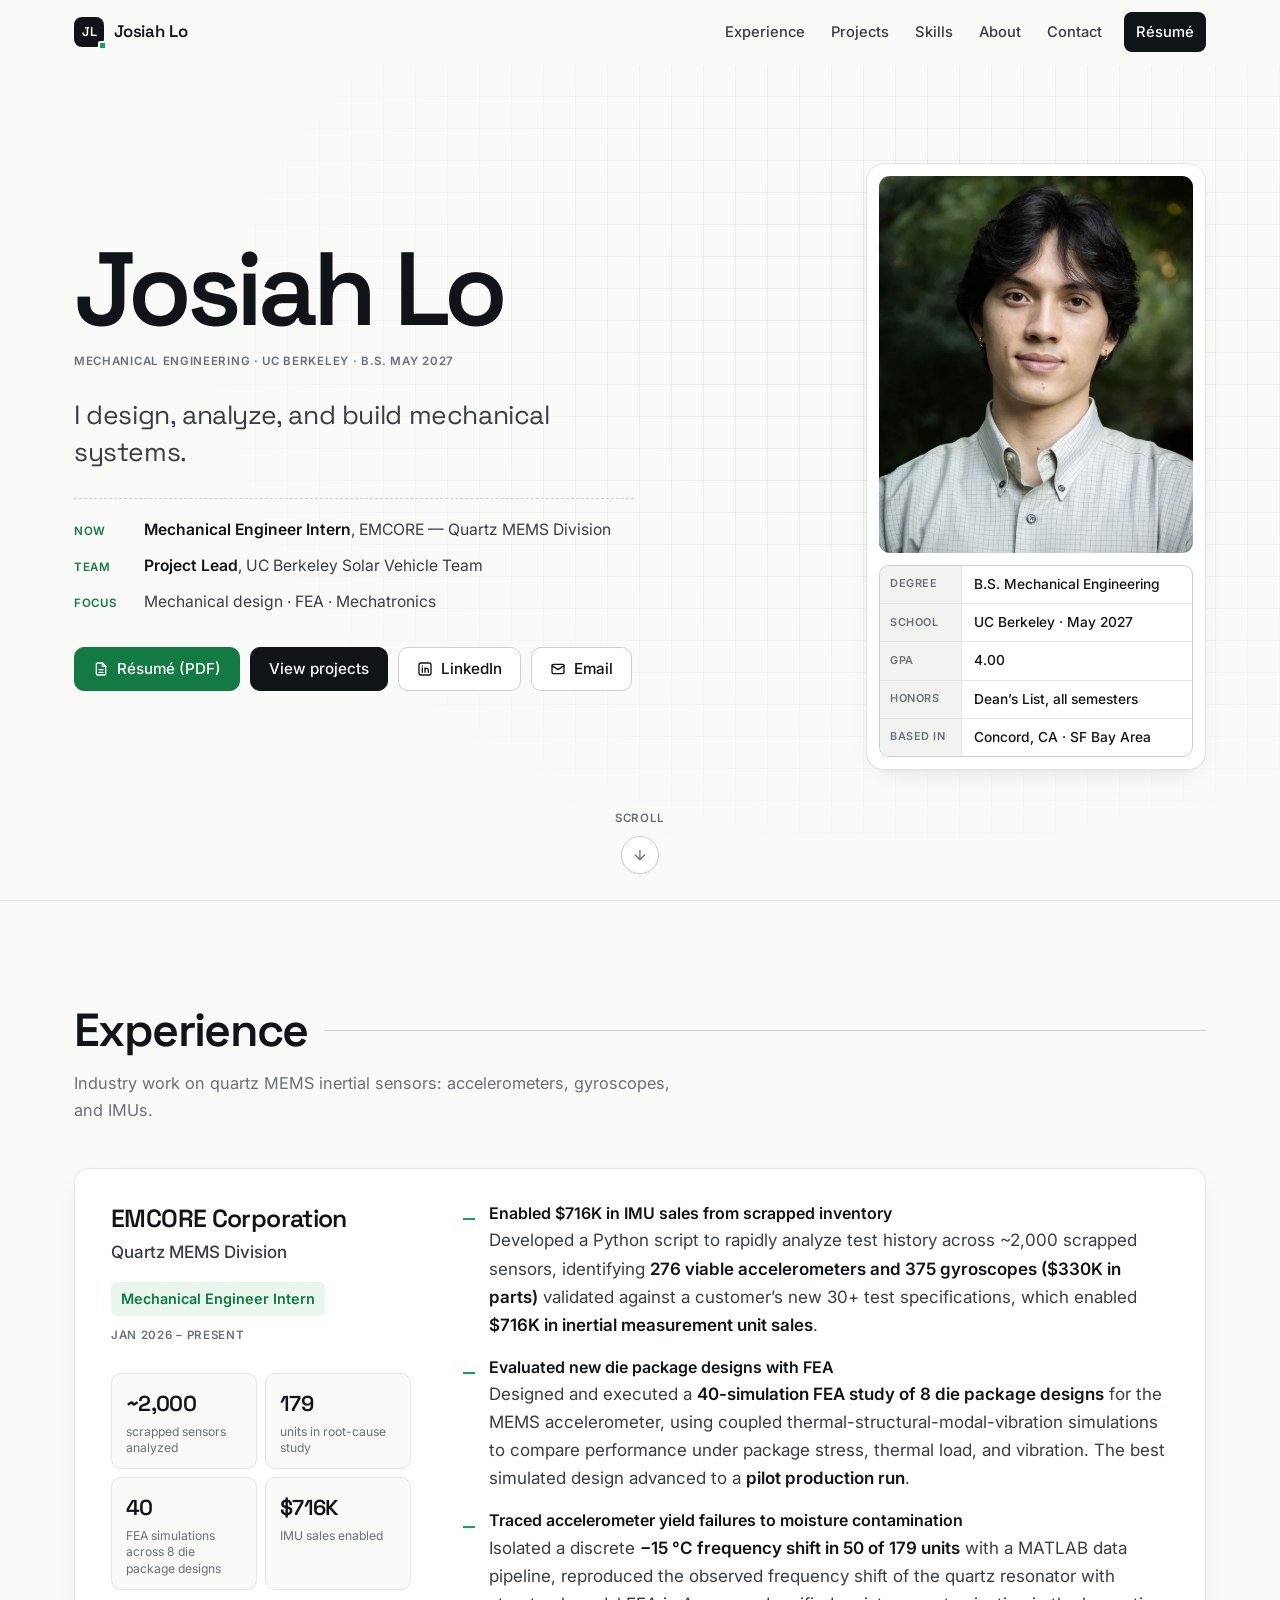
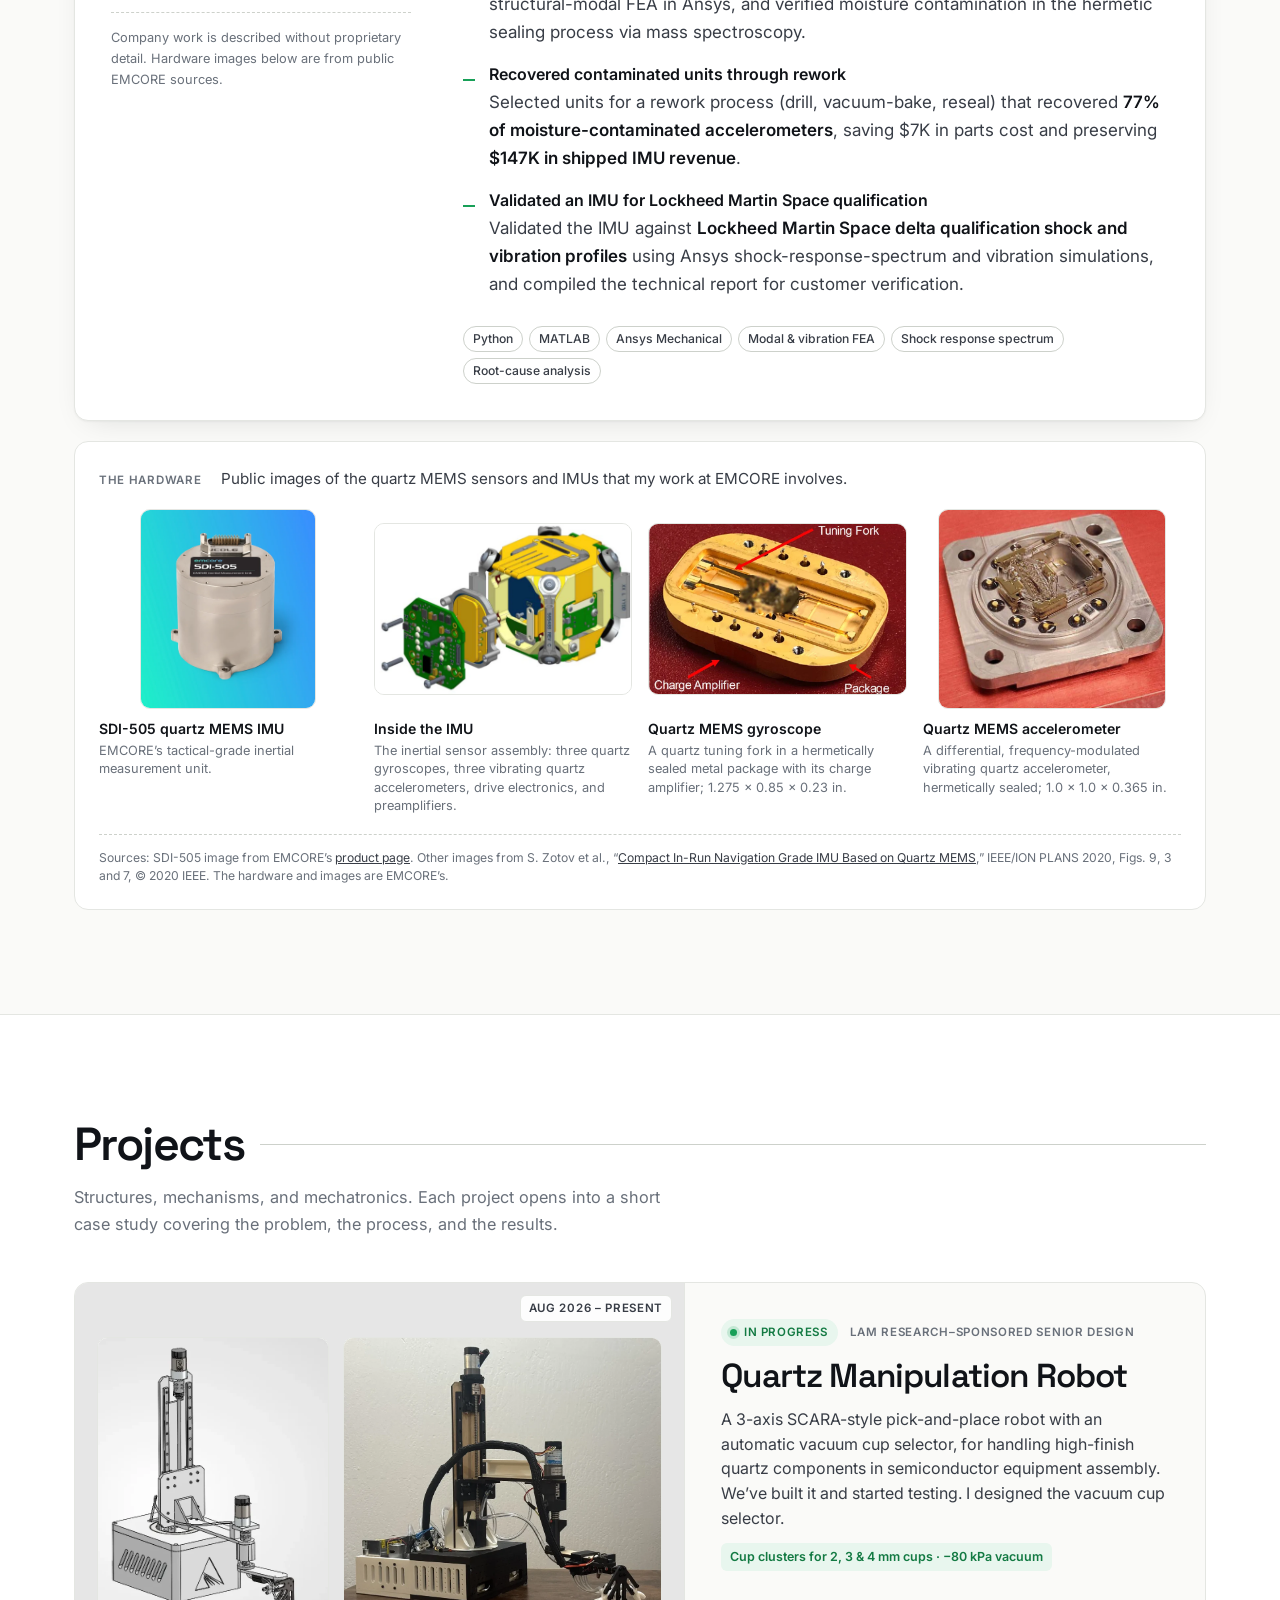
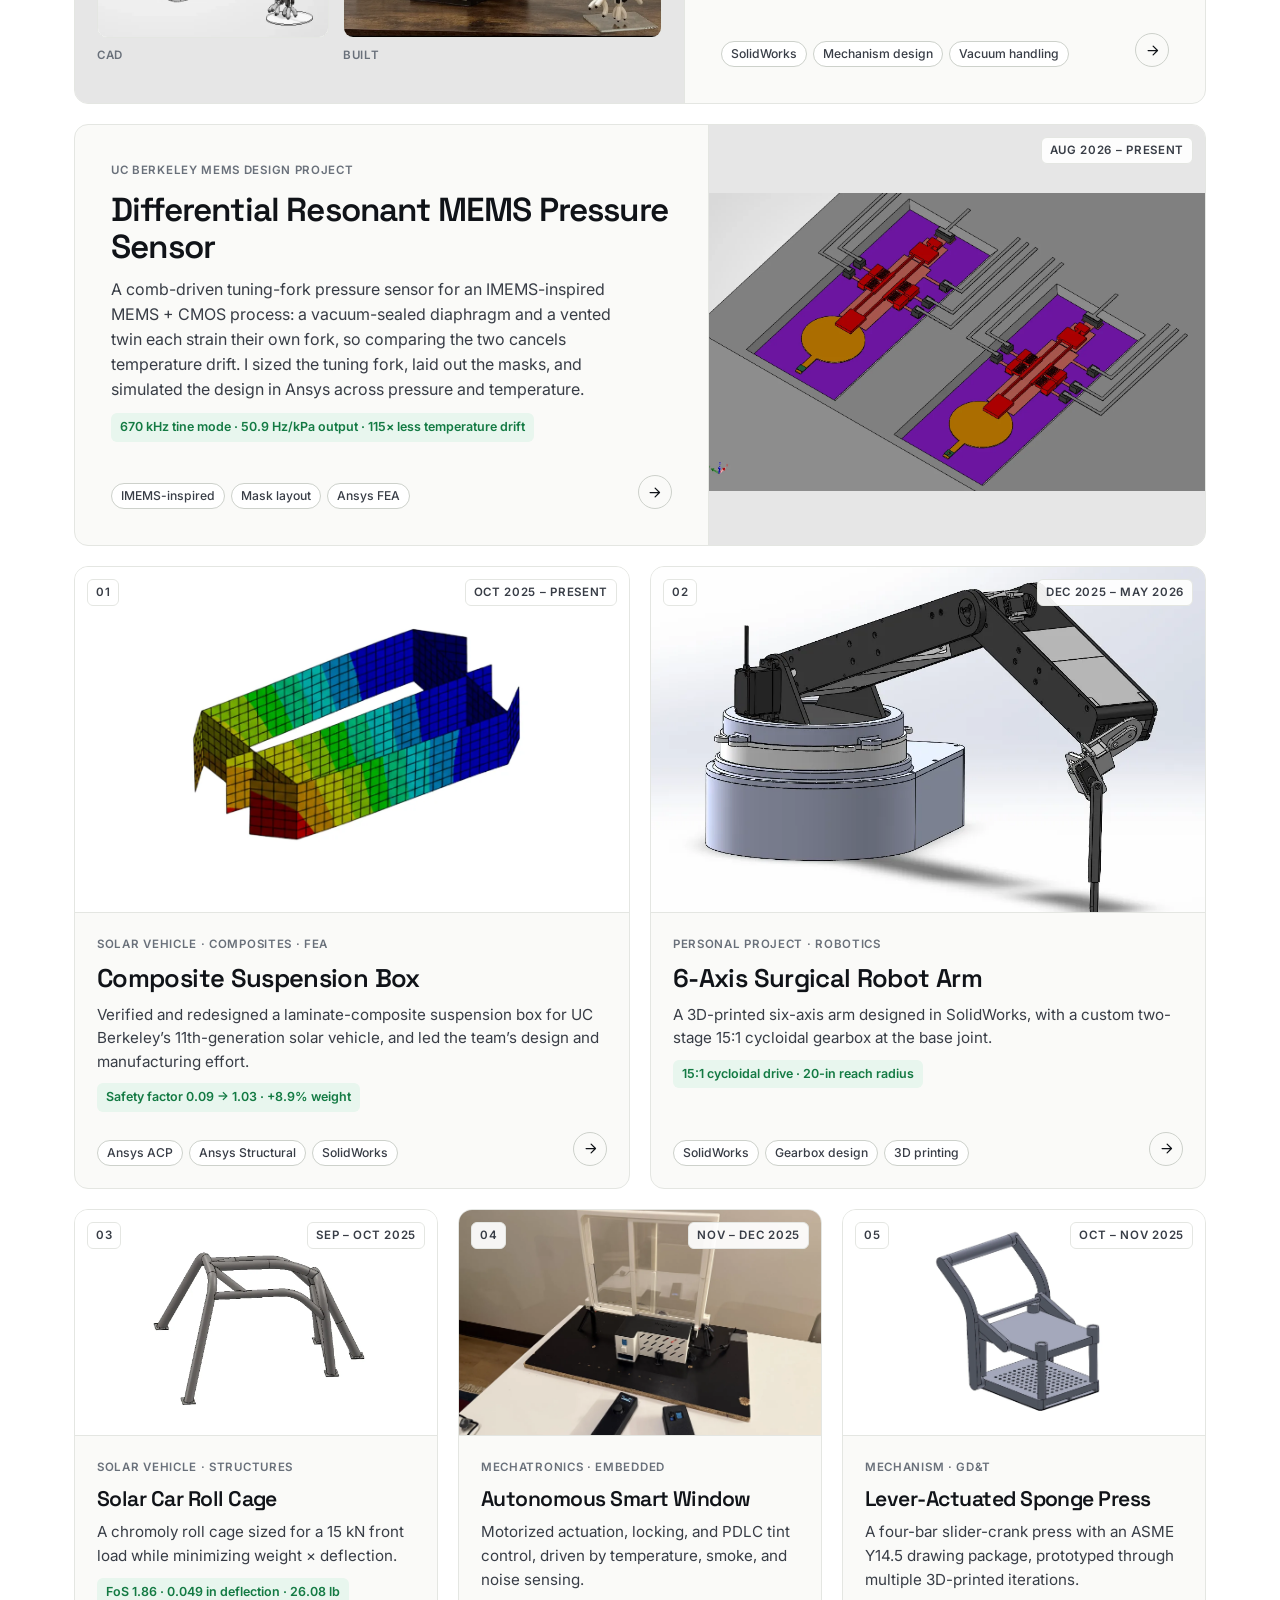
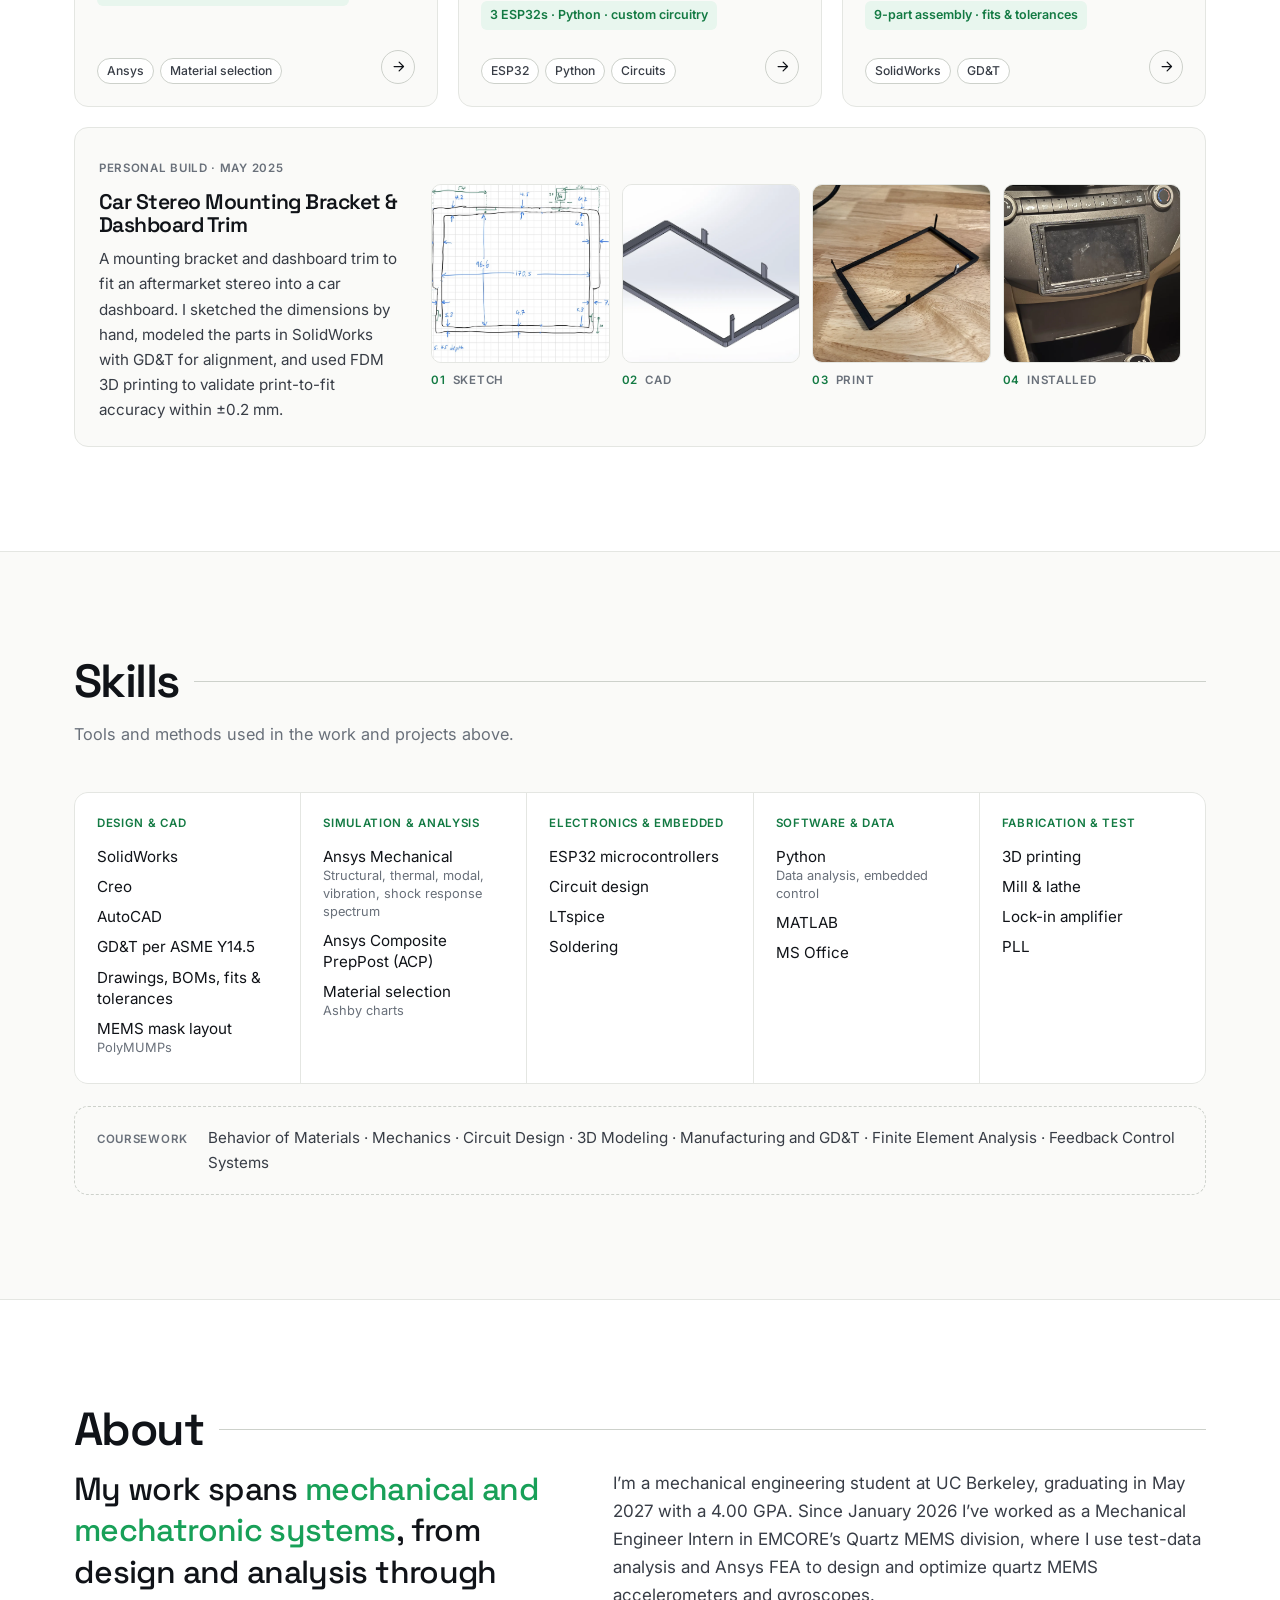
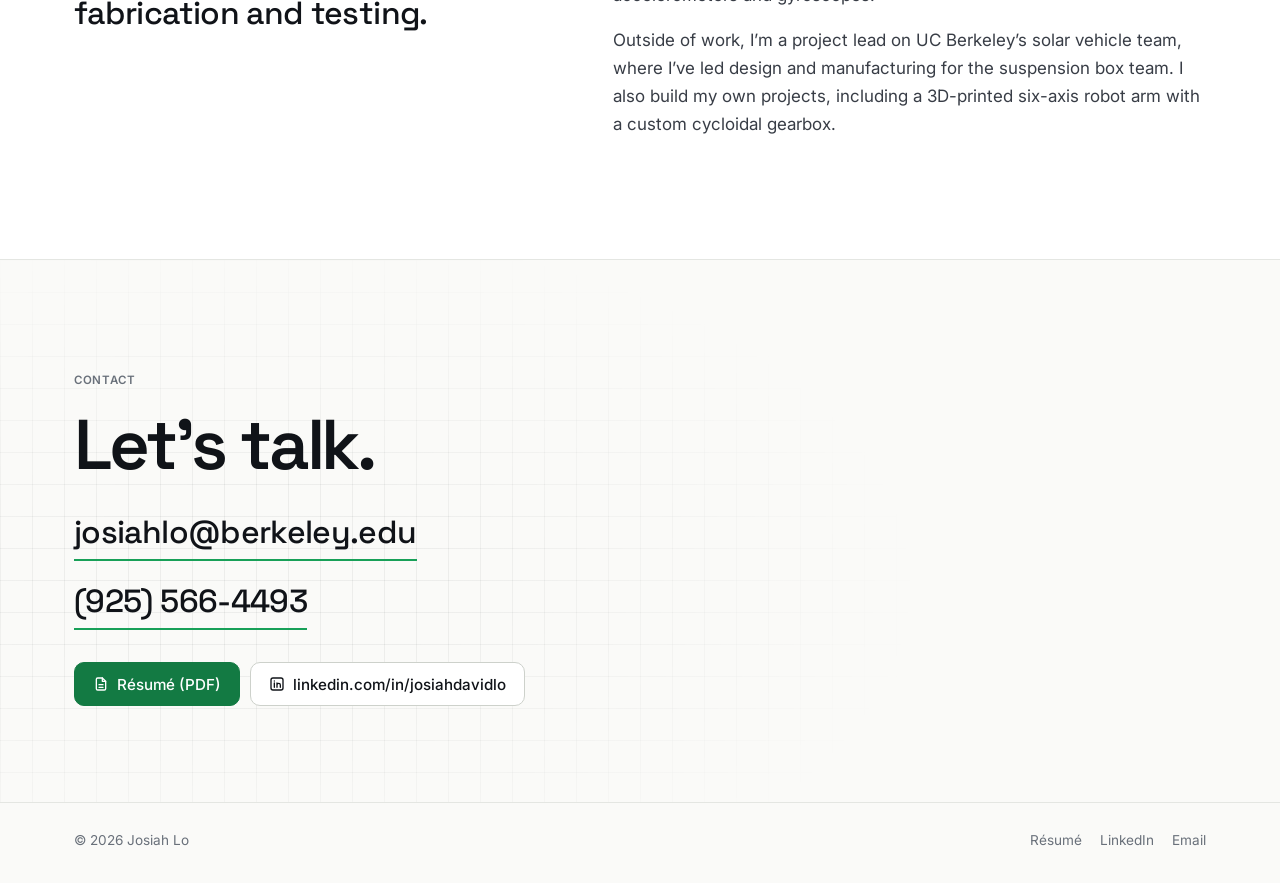
==== commit 6d08b1dd: "Show the built Lam-Q robot next to its CAD on the homepage card Co-Authored-By: Claude Opus 5.5 <nor" ====
--- a/index.html
+++ b/index.html
@@ -194,8 +194,9 @@
 
         <div class="projects">
           <a class="card card--wide reveal" href="projects/quartz-robot.html">
-            <div class="card__media card__media--cad">
-              <img src="assets/img/lamq/v4-overview.webp" width="800" height="828" alt="Near-final SolidWorks assembly of the quartz manipulation robot holding a quartz part" loading="lazy">
+            <div class="card__media card__media--duo">
+              <span class="duo" style="--ar:0.77"><img src="assets/img/lamq/card-cad.webp" width="570" height="740" alt="Near-final SolidWorks CAD of the quartz manipulation robot" loading="lazy"><span class="label">CAD</span></span>
+              <span class="duo" style="--ar:1.06"><img src="assets/img/lamq/card-build.webp" width="960" height="903" alt="The built quartz manipulation robot on a table, with its vacuum cup cluster over a clear test plate" loading="lazy"><span class="label">Built</span></span>
               <span class="card__date label">Aug 2026 – Present</span>
             </div>
             <div class="card__body">
--- a/assets/css/style.css
+++ b/assets/css/style.css
@@ -802,6 +802,25 @@
   .card--flip .card__media { border-left: 0; }
 }
 
+/* Lam-Q card: the CAD and the built robot side by side */
+.card__media--duo { display: flex; align-items: center; justify-content: center; gap: 14px; padding: 46px 22px 30px; background: #e6e6e6; }
+.card--wide .card__media--duo { flex-basis: 54%; }
+.duo { display: flex; flex: var(--ar) 1 0; flex-direction: column; gap: 8px; min-width: 0; }
+.card__media--duo img, .card--wide .card__media--duo img {
+  position: static;
+  width: 100%;
+  height: auto;
+  padding: 0;
+  object-fit: contain;
+  border: 1px solid var(--line);
+  border-radius: 10px;
+  background: #fff;
+}
+.card:hover .card__media--duo img { transform: none; }
+@media (max-width: 820px) {
+  .card--wide .card__media--duo { flex: none; aspect-ratio: auto; padding: 46px 16px 18px; gap: 10px; }
+}
+
 /* "In progress" status pill */
 .pill {
   display: inline-flex;
